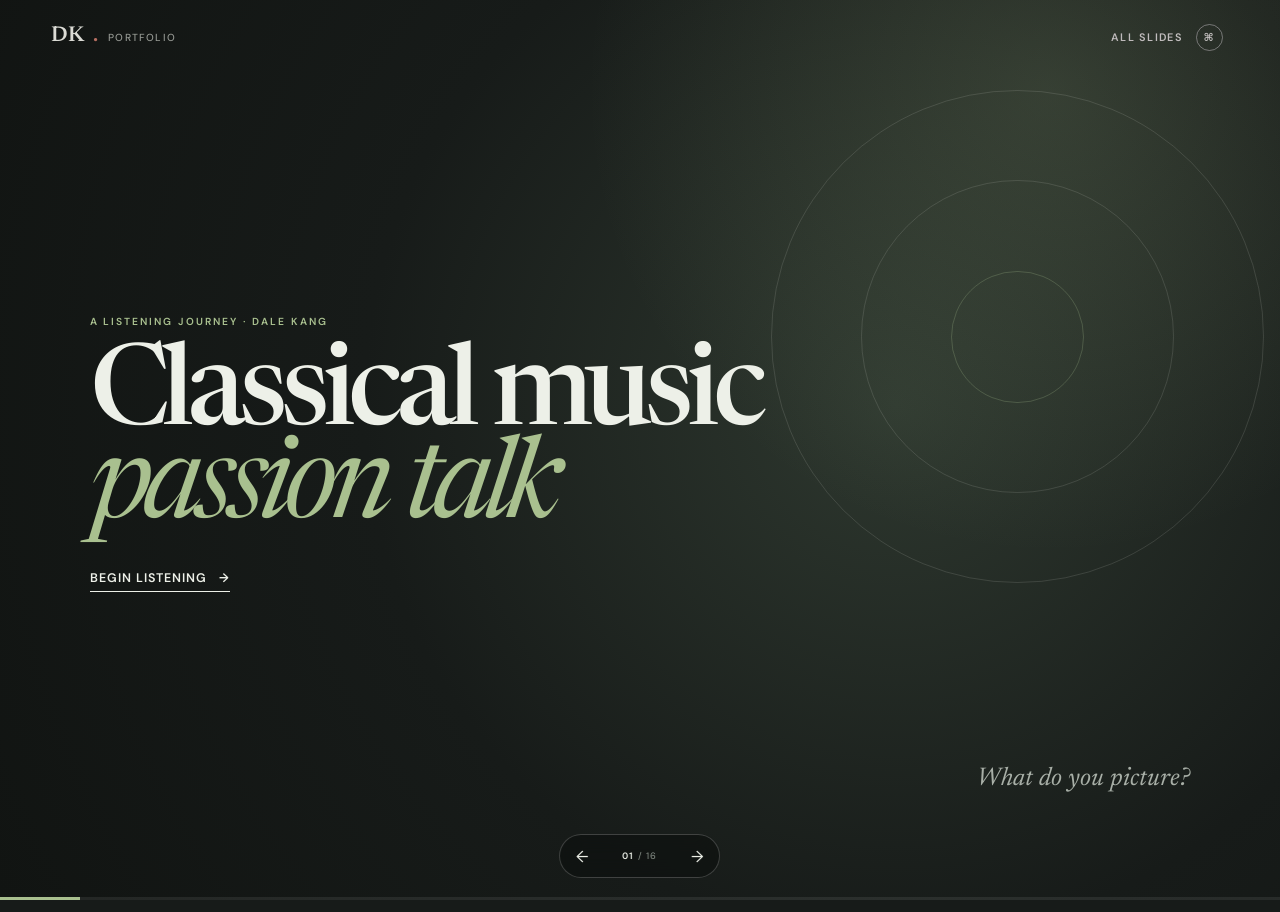
==== classical-music.html @ 11491c49 "classical music presentation" ====
<!doctype html>
<html lang="en">
  <head>
    <meta charset="UTF-8" />
    <meta name="viewport" content="width=device-width, initial-scale=1.0" />
    <meta name="theme-color" content="#171b19" />
    <meta name="description" content="A listening-led journey through classical music, history, and imagination." />
    <title>Classical Music Passion Talk — Dale Kang</title>
    <link rel="preconnect" href="https://fonts.googleapis.com" />
    <link rel="preconnect" href="https://fonts.gstatic.com" crossorigin />
    <link href="https://fonts.googleapis.com/css2?family=DM+Sans:wght@400;500;600&family=Newsreader:opsz,wght@6..72,400;6..72,500;6..72,600&display=swap" rel="stylesheet" />
    <link rel="stylesheet" href="classical-music.css" />
    <script src="classical-music.js" defer></script>
  </head>
  <body>
    <a class="skip-link" href="#slide-1">Skip to presentation</a>
    <header class="deck-header">
      <a class="back-link" href="index.html">DK<span>.</span> <small>Portfolio</small></a>
      <button class="contents-button" type="button" data-overview aria-expanded="false">All slides <span>⌘</span></button>
    </header>

    <main class="deck" aria-live="polite">
      <section class="slide title-slide is-active" id="slide-1" data-label="Overture" aria-hidden="false">
        <div class="ambient-rings" aria-hidden="true"><i></i><i></i><i></i></div>
        <div class="title-lockup">
          <p class="kicker">A listening journey · Dale Kang</p>
          <h1>Classical music<br /><em>passion talk</em></h1>
          <button class="start-button" type="button" data-next>Begin listening <span>→</span></button>
        </div>
        <p class="opening-question">What do you picture?</p>
      </section>

      <section class="slide personal-slide" id="slide-2" data-label="My story" aria-hidden="true">
        <div class="slide-heading">
          <p class="kicker">My connection</p>
          <h2>How I found<br />this music</h2>
        </div>
        <div class="photo-strip" aria-label="Personal photo placeholders">
          <div class="photo-placeholder cello"><span>Cello JPG</span></div>
          <div class="photo-placeholder piano"><span>Piano JPG</span></div>
          <div class="photo-placeholder memory"><span>Music memory JPG</span></div>
        </div>
      </section>

      <section class="slide map-slide" id="slide-3" data-label="The map" aria-hidden="true">
        <p class="kicker">One word · many worlds</p>
        <h2>“Classical” is bigger<br />than the <em>Classical era.</em></h2>
        <ol class="era-map">
          <li><b>01</b><span>Early</span><small>500–1400</small></li>
          <li><b>02</b><span>Renaissance</span><small>1400–1600</small></li>
          <li><b>03</b><span>Baroque</span><small>1600–1750</small></li>
          <li class="focus"><b>04</b><span>Classical</span><small>1750–1820</small></li>
          <li><b>05</b><span>Romantic</span><small>1820–1900</small></li>
          <li><b>06</b><span>Modern</span><small>1880–1950</small></li>
          <li><b>07</b><span>Contemporary</span><small>1950–now</small></li>
        </ol>
      </section>

      <section class="slide era-slide early" id="slide-4" data-label="Early & Medieval" aria-hidden="true">
        <figure class="era-image"><img src="https://i.ytimg.com/vi/Q2JvIyStzNA/maxresdefault.jpg" alt="Medieval singers and manuscript imagery from the selected performance" /></figure>
        <div class="era-copy">
          <p class="kicker">c. 500–1400</p><h2>Early &amp;<br />Medieval</h2>
          <button class="track" data-video="Q2JvIyStzNA" data-start="8" data-end="75" data-title="Pérotin · Viderunt omnes">
            <span class="play">▶</span><span><b>Pérotin</b><i>Viderunt omnes</i></span><small>0:08–1:15</small>
          </button>
          <p class="margin-note">Notre-Dame · Christmas 1198<br />Sound as architecture</p>
        </div>
      </section>

      <section class="slide era-slide renaissance" id="slide-5" data-label="Renaissance" aria-hidden="true">
        <figure class="era-image"><img src="https://i.ytimg.com/vi/Z3FJxDsa-5k/maxresdefault.jpg" alt="Graphical view of the forty vocal lines in Spem in alium" /></figure>
        <div class="era-copy">
          <p class="kicker">c. 1400–1600</p><h2>Renaissance</h2>
          <button class="track" data-video="Z3FJxDsa-5k" data-start="0" data-end="74" data-title="Thomas Tallis · Spem in alium">
            <span class="play">▶</span><span><b>Thomas Tallis</b><i>Spem in alium</i></span><small>0:00–1:14</small>
          </button>
          <p class="margin-note">40 independent voices<br />Sound moves through space</p>
        </div>
      </section>

      <section class="slide program-slide baroque" id="slide-6" data-label="Baroque" aria-hidden="true">
        <div class="program-head"><p class="kicker">1600–1750</p><h2>Baroque</h2><p>Myth · ritual · motion</p></div>
        <div class="program-list">
          <button class="track" data-video="mpnwfe9tbfw" data-start="0" data-end="62" data-title="Monteverdi · Dal mio Permesso amato"><span class="play">▶</span><span><b>Monteverdi</b><i>Dal mio Permesso amato</i></span><small>0:00–1:02</small></button>
          <button class="track" data-video="U5AO5G4VwNA" data-start="7" data-end="70" data-title="Pachelbel · Canon in D"><span class="play">▶</span><span><b>Pachelbel</b><i>Canon in D</i></span><small>0:07–1:10</small></button>
          <button class="track" data-video="ngjEVKxQCWs" data-start="0" data-end="80" data-title="Bach · Chaconne"><span class="play">▶</span><span><b>J. S. Bach</b><i>Chaconne · Partita No. 2</i></span><small>0:00–1:20</small></button>
        </div>
        <aside class="fact-stack"><span>Opera begins</span><span>Wedding fame came later</span><span>One ground · endless change</span></aside>
      </section>

      <section class="slide break-slide vivaldi" id="slide-7" data-label="Listening break" aria-hidden="true">
        <div class="weather-lines" aria-hidden="true"></div>
        <p class="kicker">Listening break</p>
        <h2>Can music<br />paint weather?</h2>
        <p class="prompt-quote">“Trembling, frozen in the icy snow…”</p>
        <button class="watch-button track" data-video="31tkGPvdMjs" data-start="0" data-end="83" data-title="Vivaldi · Winter"><span>Watch “Winter”</span><b>▶</b></button>
        <p class="reveal-note">Sonnet + score · story encoded</p>
      </section>

      <section class="slide program-slide classical" id="slide-8" data-label="Classical" aria-hidden="true">
        <div class="composer-portrait"><img src="https://i.ytimg.com/vi/hdWyYn0E4Ys/maxresdefault.jpg" alt="Orchestra performing Beethoven's Ninth Symphony" /></div>
        <div class="program-head"><p class="kicker">1750–1820 · and beyond</p><h2>Classical</h2><p>Balance breaks open</p></div>
        <div class="program-list">
          <button class="track" data-video="cHlS19g1fkY" data-start="0" data-end="58" data-title="Haydn · Cello Concerto No. 1, III"><span class="play">▶</span><span><b>Joseph Haydn</b><i>Cello Concerto No. 1 · III</i></span><small>0:00–0:58</small></button>
          <button class="track" data-video="WGIdipCoQP8" data-start="0" data-end="70" data-title="Mozart · Piano Concerto No. 23, II"><span class="play">▶</span><span><b>W. A. Mozart</b><i>Piano Concerto No. 23 · II</i></span><small>0:00–1:10</small></button>
          <button class="track" data-video="hdWyYn0E4Ys" data-start="188" data-end="265" data-title="Beethoven · Ode to Joy"><span class="play">▶</span><span><b>L. van Beethoven</b><i>Symphony No. 9 · “Ode to Joy”</i></span><small>3:08–4:25</small></button>
        </div>
        <aside class="fact-stack"><span>Lost · found in 1961</span><span>Soloist as character</span><span>A symphony starts singing</span></aside>
      </section>

      <section class="slide activity-slide amadeus" id="slide-9" data-label="Watch & imagine" aria-hidden="true">
        <div class="activity-half film-half">
          <p class="kicker">Watch</p><h2>Salieri hears<br />Mozart</h2>
          <p class="subtitle">A scene from <em>Amadeus</em></p>
          <button class="watch-button track" data-video="pxgZcMGmkkI" data-start="0" data-end="142" data-title="Amadeus · Salieri describes Mozart"><span>Play scene</span><b>▶</b></button>
        </div>
        <div class="activity-half bach-half">
          <p class="kicker">Then listen</p><h2>Bach<br />Chaconne</h2>
          <button class="watch-button track" data-video="ngjEVKxQCWs" data-start="91" data-end="195" data-title="Bach · Chaconne activity"><span>Play excerpt</span><b>▶</b></button>
          <div class="three-words"><span>Place</span><span>Character</span><span>Change</span></div>
        </div>
      </section>

      <section class="slide program-slide romantic" id="slide-10" data-label="Romantic" aria-hidden="true">
        <div class="program-head"><p class="kicker">1820–1900</p><h2>Romantic</h2><p>Inner lives · enormous sound</p></div>
        <div class="program-list dense">
          <button class="track" data-video="u30LsgDAcKs" data-start="0" data-end="62" data-title="Beethoven · Moonlight Sonata, III"><span class="play">▶</span><span><b>Beethoven</b><i>“Moonlight” Sonata · III</i></span><small>0:00–1:02</small></button>
          <button class="track" data-video="oHiU-u2ddJ4" data-start="0" data-end="56" data-title="Chopin · Étude Op. 10 No. 4"><span class="play">▶</span><span><b>Chopin</b><i>Étude Op. 10 No. 4</i></span><small>0:00–0:56</small></button>
          <button class="track" data-video="BWerj8FcprM" data-start="0" data-end="78" data-title="Tchaikovsky · Piano Concerto No. 1"><span class="play">▶</span><span><b>Tchaikovsky</b><i>Piano Concerto No. 1 · opening</i></span><small>0:00–1:18</small></button>
          <button class="track" data-video="neyLy-xGgoE" data-start="0" data-end="67" data-title="Brahms · Piano Trio No. 1"><span class="play">▶</span><span><b>Brahms</b><i>Piano Trio No. 1 · I</i></span><small>0:00–1:07</small></button>
          <button class="track" data-video="MBOa-2b4uQQ" data-start="0" data-end="66" data-title="Liszt · Liebestraum No. 3"><span class="play">▶</span><span><b>Liszt</b><i>Liebestraum No. 3</i></span><small>0:00–1:06</small></button>
          <button class="track" data-video="1Vkpll0jn0A" data-start="0" data-end="80" data-title="Rachmaninoff · Piano Concerto No. 2, II"><span class="play">▶</span><span><b>Rachmaninoff</b><i>Piano Concerto No. 2 · II</i></span><small>0:00–1:20</small></button>
          <button class="track" data-video="I1Yoyz6_Los" data-start="0" data-end="66" data-title="Grieg · Piano Concerto, I"><span class="play">▶</span><span><b>Grieg</b><i>Piano Concerto · I</i></span><small>0:00–1:06</small></button>
        </div>
        <aside class="fact-stack"><span>Moonlight · a later image</span><span>Rewritten 35 years later</span><span>Recovery after silence</span></aside>
      </section>

      <section class="slide break-slide chopin" id="slide-11" data-label="Your story" aria-hidden="true">
        <p class="kicker">Listening break</p>
        <h2>Who—or what—<br />is moving?</h2>
        <button class="watch-button track" data-video="9MOA-0XvYfw" data-start="0" data-end="91" data-title="Chopin · Étude Op. 10 No. 9"><span>Listen first</span><b>▶</b></button>
        <div class="story-prompts"><span>Direction?</span><span>Weight?</span><span>Destination?</span></div>
      </section>

      <section class="slide program-slide modern" id="slide-12" data-label="Modern" aria-hidden="true">
        <div class="program-head"><p class="kicker">c. 1880–1950</p><h2>Modern</h2><p>Color · fracture · new voices</p></div>
        <div class="program-list dense two-column">
          <button class="track" data-video="JCTQTp1PdnA" data-start="0" data-end="64" data-title="Debussy · Arabesque No. 1"><span class="play">▶</span><span><b>Debussy</b><i>Arabesque No. 1</i></span><small>0:00–1:04</small></button>
          <button class="track" data-video="_JiKI-SK3t0" data-start="0" data-end="70" data-title="Ravel · Pavane"><span class="play">▶</span><span><b>Ravel</b><i>Pavane for a Dead Princess</i></span><small>0:00–1:10</small></button>
          <button class="track" data-video="cAnxgU_45H4" data-start="8" data-end="76" data-title="Barber · Violin Concerto"><span class="play">▶</span><span><b>Barber</b><i>Violin Concerto · I</i></span><small>0:08–1:16</small></button>
          <button class="track" data-video="Xs4BIMf8lHk" data-start="0" data-end="68" data-title="Sibelius · Violin Concerto, III"><span class="play">▶</span><span><b>Sibelius</b><i>Violin Concerto · III</i></span><small>0:00–1:08</small></button>
          <button class="track" data-video="re2gQXy9C-M" data-start="0" data-end="70" data-title="Shostakovich · Symphony No. 5, IV"><span class="play">▶</span><span><b>Shostakovich</b><i>Symphony No. 5 · IV</i></span><small>0:00–1:10</small></button>
          <button class="track" data-video="cH2PH0auTUU" data-start="0" data-end="62" data-title="Gershwin · Rhapsody in Blue"><span class="play">▶</span><span><b>Gershwin</b><i>Rhapsody in Blue</i></span><small>0:00–1:02</small></button>
          <button class="track" data-video="iy8D1gNoZFc" data-start="0" data-end="72" data-title="Copland · Corral Nocturne"><span class="play">▶</span><span><b>Copland</b><i>Corral Nocturne · Rodeo</i></span><small>0:00–1:12</small></button>
        </div>
        <aside class="fact-stack"><span>Title invents a princess</span><span>Triumph—or pressure?</span><span>Jazz enters the hall</span></aside>
      </section>

      <section class="slide voice-slide" id="slide-13" data-label="A human voice" aria-hidden="true">
        <div class="voice-copy">
          <p class="kicker">Listening break</p><h2>One voice.<br />Only strings.</h2>
          <button class="watch-button track" data-video="WAoLJ8GbA4Y" data-start="0" data-end="155" data-title="Barber · Adagio for Strings"><span>Hear the voice</span><b>▶</b></button>
        </div>
        <div class="voice-phrases" aria-label="Ways notes can imitate a voice">
          <span><b>↗</b> reaching</span><span><b>···</b> insisting</span><span><b>—</b> one breath</span>
          <span><b>◢</b> pressure</span><span><b>∅</b> voice breaks</span><span><b>↘</b> release</span>
        </div>
      </section>

      <section class="slide program-slide contemporary" id="slide-14" data-label="Contemporary" aria-hidden="true">
        <div class="program-head"><p class="kicker">1950–present</p><h2>Contemporary</h2><p>Story becomes visible</p></div>
        <div class="program-list">
          <button class="track" data-video="yB-c85V8Zsg" data-start="0" data-end="78" data-title="John Williams · Harry's Wondrous World"><span class="play">▶</span><span><b>John Williams</b><i>Harry’s Wondrous World</i></span><small>0:00–1:18</small></button>
          <button class="track" data-video="4JZ-o3iAJv4" data-start="0" data-end="88" data-title="Ludwig Göransson · Can You Hear the Music?"><span class="play">▶</span><span><b>Ludwig Göransson</b><i>Can You Hear the Music?</i></span><small>0:00–1:28</small></button>
        </div>
        <aside class="fact-stack"><span>Theme builds a world</span><span>21 tempo changes</span><span>Beauty ↔ instability</span></aside>
      </section>

      <section class="slide interstellar-slide" id="slide-15" data-label="Interstellar" aria-hidden="true">
        <div class="starfield" aria-hidden="true"></div>
        <p class="kicker">Final listening break</p>
        <h2>How large<br />is this story?</h2>
        <button class="watch-button track" data-video="YF1eYbfbH5k" data-start="243" data-end="350" data-title="Hans Zimmer · Cornfield Chase"><span>Listen before the reveal</span><b>▶</b></button>
        <div class="interstellar-prompts"><span>Scale</span><span>Setting</span><span>Relationship</span><span>Time</span></div>
        <div class="film-reveal"><b>One page:</b> parent + child <i>→</i> pipe organ <i>→</i> cosmos</div>
      </section>

      <section class="slide closing-slide" id="slide-16" data-label="Coda" aria-hidden="true">
        <div class="closing-collage" aria-hidden="true">
          <img src="https://i.ytimg.com/vi/Q2JvIyStzNA/hqdefault.jpg" alt="" />
          <img src="https://i.ytimg.com/vi/Z3FJxDsa-5k/hqdefault.jpg" alt="" />
          <img src="https://i.ytimg.com/vi/WGIdipCoQP8/hqdefault.jpg" alt="" />
          <img src="https://i.ytimg.com/vi/u30LsgDAcKs/hqdefault.jpg" alt="" />
          <img src="https://i.ytimg.com/vi/_JiKI-SK3t0/hqdefault.jpg" alt="" />
          <img src="https://i.ytimg.com/vi/4JZ-o3iAJv4/hqdefault.jpg" alt="" />
        </div>
        <div class="closing-copy"><p class="kicker">Coda</p><h2>What did<br />you see?</h2><p>Which sound made the clearest picture?</p></div>
      </section>
    </main>

    <div class="deck-controls" aria-label="Slide navigation">
      <button type="button" data-prev aria-label="Previous slide">←</button>
      <span><b data-current>01</b> / <span data-total>16</span></span>
      <button type="button" data-next aria-label="Next slide">→</button>
    </div>
    <div class="progress" aria-hidden="true"><span data-progress></span></div>

    <dialog class="media-dialog" data-media>
      <div class="media-top"><p data-media-title>Now listening</p><button type="button" data-close-media>Close <span>×</span></button></div>
      <div class="video-frame"><iframe data-player title="YouTube player" allow="autoplay; encrypted-media; picture-in-picture" allowfullscreen></iframe></div>
      <div class="media-bottom"><span>Esc returns to the slide</span><a data-youtube target="_blank" rel="noreferrer">Open on YouTube ↗</a></div>
    </dialog>

    <dialog class="overview" data-overview-dialog>
      <div class="overview-head"><p>Choose a movement</p><button type="button" data-close-overview>Close ×</button></div>
      <nav class="overview-grid" aria-label="Presentation slides"></nav>
    </dialog>
  </body>
</html>
---- classical-music.css ----
:root {
  --ink: #edf0e8;
  --muted: #a8afa7;
  --night: #171b19;
  --night-2: #202622;
  --sage: #a9c08f;
  --amber: #dfa85c;
  --rose: #c98576;
  --blue: #7ea3b2;
  --plum: #9a819f;
  --serif: "Newsreader", Georgia, serif;
  --sans: "DM Sans", system-ui, sans-serif;
}

* { box-sizing: border-box; }
html, body { width: 100%; height: 100%; overflow: hidden; }
body { margin: 0; color: var(--ink); background: var(--night); font-family: var(--sans); -webkit-font-smoothing: antialiased; }
button, a { color: inherit; font: inherit; }
button { cursor: pointer; }
.skip-link { position: fixed; top: -100px; left: 1rem; z-index: 100; padding: .65rem 1rem; color: #162018; background: #fff; }
.skip-link:focus { top: 1rem; }

.deck-header { position: fixed; inset: 0 0 auto; z-index: 30; height: 74px; padding: 0 clamp(22px, 4vw, 64px); display: flex; align-items: center; justify-content: space-between; mix-blend-mode: difference; }
.back-link { display: flex; align-items: baseline; gap: .65rem; font: 600 1.35rem/1 var(--serif); letter-spacing: -.03em; text-decoration: none; }
.back-link span { color: var(--rose); }.back-link small { color: var(--muted); font: 500 .64rem/1 var(--sans); letter-spacing: .12em; text-transform: uppercase; }
.contents-button { display: flex; align-items: center; gap: .8rem; border: 0; color: var(--ink); background: none; font-size: .68rem; font-weight: 600; letter-spacing: .12em; text-transform: uppercase; }
.contents-button span { width: 27px; height: 27px; display: grid; place-items: center; border: 1px solid rgba(255,255,255,.45); border-radius: 50%; }

.deck { position: relative; width: 100%; height: 100%; }
.slide { --accent: var(--sage); position: absolute; inset: 0; padding: clamp(88px, 9vh, 120px) clamp(26px, 7vw, 112px) clamp(78px, 9vh, 106px); overflow: hidden; display: grid; opacity: 0; visibility: hidden; transform: translateY(14px) scale(.995); transition: opacity .48s ease, transform .48s ease, visibility .48s; background: var(--night); }
.slide.is-active { opacity: 1; visibility: visible; transform: none; z-index: 2; }
.slide::after { content: ""; position: absolute; inset: 0; z-index: -1; pointer-events: none; background: radial-gradient(circle at 82% 10%, color-mix(in srgb, var(--accent) 17%, transparent), transparent 35%); }
.kicker { margin: 0; color: var(--accent); font-size: clamp(.61rem, .8vw, .76rem); font-weight: 600; letter-spacing: .19em; text-transform: uppercase; }
h1, h2 { margin: 0; font: 500 clamp(4rem, 8.8vw, 9.4rem)/.83 var(--serif); letter-spacing: -.064em; }
h1 em, h2 em { color: var(--accent); font-weight: 400; }

.title-slide { align-items: center; background: radial-gradient(circle at 70% 45%, #2e382f 0, #171b19 52%, #111412 100%); }
.title-lockup { z-index: 2; }.title-lockup .kicker { margin-bottom: 1.4rem; }.title-slide h1 { max-width: 1050px; }
.start-button { margin-top: 2rem; padding: 0 0 .3rem; border: 0; border-bottom: 1px solid currentColor; background: none; font-size: .78rem; font-weight: 600; letter-spacing: .08em; text-transform: uppercase; }
.start-button span { display: inline-block; margin-left: .5rem; transition: transform .2s; }.start-button:hover span { transform: translateX(5px); }
.opening-question { position: absolute; right: 7vw; bottom: 12vh; margin: 0; color: var(--muted); font: italic 400 clamp(1rem, 2vw, 1.6rem) var(--serif); }
.ambient-rings { position: absolute; right: -3vw; top: 4vh; width: min(47vw, 680px); aspect-ratio: 1; animation: drift 16s ease-in-out infinite; }
.ambient-rings i { position: absolute; inset: 9%; border: 1px solid rgba(237,240,232,.13); border-radius: 50%; }.ambient-rings i:nth-child(2) { inset: 24%; }.ambient-rings i:nth-child(3) { inset: 39%; border-color: rgba(169,192,143,.25); }

.personal-slide { grid-template-columns: .7fr 1.3fr; gap: 5vw; align-items: center; --accent: var(--rose); background: #211c1b; }
.personal-slide h2 { margin-top: 1rem; font-size: clamp(4rem, 7vw, 7.2rem); }.photo-strip { height: min(70vh, 660px); display: grid; grid-template-columns: 1fr 1fr; gap: 14px; transform: rotate(1deg); }
.photo-placeholder { position: relative; overflow: hidden; display: grid; place-items: center; min-height: 180px; border: 1px dashed rgba(255,255,255,.28); background: linear-gradient(135deg, rgba(201,133,118,.2), rgba(255,255,255,.04)); }
.photo-placeholder::before { content: ""; width: 34%; aspect-ratio: .65; border-radius: 48% 48% 40% 40%; background: rgba(255,255,255,.08); box-shadow: 0 10vh 0 4vh rgba(255,255,255,.05); }
.photo-placeholder span { position: absolute; inset: auto auto 1rem 1rem; color: #d0c0bb; font-size: .65rem; letter-spacing: .13em; text-transform: uppercase; }.photo-placeholder:first-child { grid-row: 1 / 3; }.photo-placeholder:nth-child(2) { transform: rotate(-2deg); }.photo-placeholder:nth-child(3) { transform: rotate(2deg); }

.map-slide { align-content: center; --accent: var(--amber); background: #1e211c; }.map-slide h2 { max-width: 1000px; font-size: clamp(3.6rem, 7.2vw, 7.5rem); }.map-slide .kicker { margin-bottom: 1.2rem; }
.era-map { list-style: none; margin: clamp(2rem, 6vh, 5rem) 0 0; padding: 0; display: grid; grid-template-columns: repeat(7, 1fr); border-top: 1px solid rgba(255,255,255,.24); }
.era-map li { position: relative; padding: 1.2rem .8rem 0 0; }.era-map li::before { content: ""; position: absolute; top: -5px; left: 0; width: 9px; height: 9px; border-radius: 50%; background: #5b625c; }.era-map .focus::before { background: var(--amber); box-shadow: 0 0 0 7px rgba(223,168,92,.13); }
.era-map b, .era-map span, .era-map small { display: block; }.era-map b { color: #747d76; font-size: .58rem; }.era-map span { margin-top: .35rem; font: 500 clamp(.9rem, 1.45vw, 1.3rem) var(--serif); }.era-map small { color: var(--muted); font-size: .58rem; }

.era-slide { grid-template-columns: 1.08fr .92fr; padding: 0; --accent: #d6ba7c; }.era-image { position: relative; margin: 0; min-height: 100vh; overflow: hidden; }.era-image::after { content:""; position:absolute; inset:0; background:linear-gradient(90deg, transparent 55%, rgba(23,27,25,.92)); }.era-image img { width: 100%; height: 100%; object-fit: cover; filter: sepia(.35) saturate(.7) contrast(.95); transform: scale(1.03); animation: slowZoom 16s ease-in-out infinite alternate; }
.era-copy { align-self: center; padding: 7vh 7vw 7vh 2vw; }.era-copy h2 { margin: .9rem 0 3rem; font-size: clamp(4.4rem, 7.7vw, 8.2rem); }.renaissance { --accent: #b7a0bc; background: #1d191f; }.renaissance .era-image img { filter: saturate(.55) hue-rotate(15deg) brightness(.7); }
.margin-note { margin: 2.2rem 0 0; padding-left: 1rem; border-left: 2px solid var(--accent); color: var(--muted); font: italic 400 clamp(.9rem, 1.25vw, 1.1rem)/1.55 var(--serif); }

.track { width: 100%; min-width: 0; display: grid; grid-template-columns: 38px minmax(0, 1fr) auto; align-items: center; gap: .8rem; padding: .75rem 0; border: 0; border-top: 1px solid rgba(255,255,255,.16); text-align: left; background: transparent; transition: color .2s, padding .2s, opacity .2s; }
.track:last-child { border-bottom: 1px solid rgba(255,255,255,.16); }.track:hover, .track:focus-visible { padding-left: .55rem; color: var(--accent); outline: none; }.track .play { width: 31px; height: 31px; display: grid; place-items: center; border: 1px solid currentColor; border-radius: 50%; font-size: .55rem; }.track b, .track i { display: block; }.track b { font: 500 clamp(1rem, 1.6vw, 1.45rem)/1.1 var(--serif); }.track i { margin-top: .18rem; color: var(--muted); font-size: clamp(.63rem, .75vw, .76rem); font-style: normal; }.track small { color: var(--muted); font-size: .57rem; letter-spacing: .05em; }

.program-slide { grid-template-columns: .58fr 1.1fr .42fr; align-items: center; gap: clamp(1.3rem, 4vw, 4rem); }.program-head h2 { margin: .8rem 0 1.3rem; font-size: clamp(4.2rem, 8vw, 8.7rem); }.program-head > p:last-child { max-width: 180px; margin: 0; color: var(--muted); font: italic 400 1.05rem var(--serif); }
.program-list { min-width: 0; }.program-list.dense .track { padding-top: .48rem; padding-bottom: .48rem; }.program-list.dense .track b { font-size: clamp(.92rem, 1.3vw, 1.2rem); }.fact-stack { display: flex; flex-direction: column; align-items: flex-start; gap: 1rem; }.fact-stack span { padding: .45rem .68rem; border-left: 2px solid var(--accent); color: #c4cbc4; font-size: clamp(.58rem, .7vw, .7rem); line-height: 1.35; }
.baroque { --accent: #d5a75e; background: #231c16; }.classical { --accent: #9eb98b; background: #192019; }.romantic { --accent: #ca7c72; background: #23191b; }.modern { --accent: #7fa7b5; background: #141d20; }.contemporary { --accent: #d6b260; background: #1c1a17; }
.composer-portrait { position: absolute; inset: 0 auto 0 0; width: 36%; opacity: .17; overflow: hidden; }.composer-portrait::after { content:""; position:absolute; inset:0; background:linear-gradient(90deg, transparent, #192019); }.composer-portrait img { width:100%; height:100%; object-fit:cover; filter:grayscale(1); }

.break-slide { align-content: center; justify-items: start; }.break-slide h2 { max-width: 980px; margin: 1.2rem 0; font-size: clamp(4.2rem, 9vw, 9.2rem); }.vivaldi { --accent: #9ec4cf; background: linear-gradient(135deg,#172126,#1a1d1f); }.prompt-quote { max-width: 560px; margin: 1rem 0 2rem; color: #c6d4d7; font: italic 400 clamp(1.1rem, 2.1vw, 1.75rem) var(--serif); }
.watch-button { width: auto; display: inline-flex; grid-template-columns: none; gap: 2rem; justify-content: space-between; padding: .8rem 1rem; border: 1px solid rgba(255,255,255,.45); border-radius: 99px; background: rgba(255,255,255,.04); font-size: .7rem; font-weight: 600; letter-spacing: .08em; text-transform: uppercase; }.watch-button:hover, .watch-button:focus-visible { padding-left: 1.25rem; padding-right: 1.25rem; }.watch-button:last-child { border-bottom: 1px solid rgba(255,255,255,.45); }
.reveal-note { margin: 2rem 0 0; color: var(--muted); font-size: .67rem; letter-spacing: .13em; text-transform: uppercase; }.weather-lines { position:absolute; right:-8vw; top:10vh; width:55vw; height:75vh; opacity:.22; background:repeating-linear-gradient(115deg,transparent 0 21px,#a9d5df 22px 23px,transparent 24px 42px); transform:skewX(-10deg); animation: rain 8s linear infinite; }

.activity-slide { padding: 0; grid-template-columns: 1fr 1fr; }.activity-half { padding: 14vh 7vw 10vh; display:flex; flex-direction:column; justify-content:center; }.activity-half h2 { margin: 1rem 0; font-size: clamp(3.8rem, 6.6vw, 7rem); }.film-half { --accent:#d7ae67; background:linear-gradient(rgba(23,20,17,.72),rgba(23,20,17,.95)),url("https://i.ytimg.com/vi/pxgZcMGmkkI/maxresdefault.jpg") center/cover; }.bach-half { --accent:#a0b893; background:#1b211c; }.subtitle { margin: 0 0 1.7rem; color:#bcb8ae; font:italic 400 1rem var(--serif); }.three-words { margin-top: 2.5rem; display:flex; gap:1rem; flex-wrap:wrap; }.three-words span { padding:.45rem .75rem; border-bottom:1px solid var(--sage); font:500 1.15rem var(--serif); }
.chopin { --accent:#d78b82; background:linear-gradient(110deg,#26191c,#181719); }.story-prompts { position:absolute; right:7vw; bottom:13vh; display:flex; gap:2rem; color:#c9bab9; font:italic 400 clamp(1rem,1.8vw,1.45rem) var(--serif); }

.voice-slide { --accent:#d5aa78; grid-template-columns:.8fr 1.2fr; gap:8vw; align-items:center; background:linear-gradient(120deg,#1b1715,#1c2220); }.voice-copy h2 { margin:1rem 0 2rem; font-size:clamp(4rem,7.3vw,7.6rem); }.voice-phrases { display:grid; grid-template-columns:1fr 1fr; gap:clamp(1.2rem,4vh,2.8rem) 3vw; }.voice-phrases span { display:flex; align-items:center; gap:1rem; color:#c7c9c2; font:400 clamp(1rem,1.8vw,1.55rem) var(--serif); }.voice-phrases b { width:55px; color:var(--accent); font:400 clamp(1.8rem,3vw,3rem) var(--serif); }

.interstellar-slide { --accent:#e1bd72; align-content:center; background:radial-gradient(circle at 78% 42%,#2a3433 0,#161a19 35%,#090b0b 80%); }.interstellar-slide h2 { margin:1rem 0 2rem; font-size:clamp(4.5rem,9vw,9.5rem); }.interstellar-prompts { margin-top:2.5rem; display:flex; gap:2rem; color:#aeb8b4; font-size:.65rem; letter-spacing:.15em; text-transform:uppercase; }.film-reveal { position:absolute; right:7vw; bottom:13vh; max-width:420px; padding-top:1rem; border-top:1px solid rgba(255,255,255,.24); color:#b6bcb8; font:400 clamp(.85rem,1.25vw,1.05rem) var(--serif); }.film-reveal b{color:var(--ink);}.film-reveal i{padding:0 .5rem;color:var(--accent);font-style:normal;}.starfield{position:absolute;inset:0;opacity:.34;background-image:radial-gradient(circle,#fff 0 1px,transparent 1.4px),radial-gradient(circle,#e6c778 0 1px,transparent 1.3px);background-size:83px 83px,127px 127px;background-position:0 0,31px 44px;animation:stars 24s linear infinite;}

.closing-slide { --accent:#d8b46e; place-items:center; background:#121513; }.closing-collage { position:absolute; inset:8vh 5vw 10vh; display:grid; grid-template-columns:repeat(3,1fr); grid-template-rows:1fr 1fr; gap:10px; opacity:.29; transform:rotate(-1deg) scale(1.04); }.closing-collage img{width:100%;height:100%;object-fit:cover;filter:grayscale(.6) saturate(.65);}.closing-copy{z-index:2;text-align:center;text-shadow:0 3px 24px #0b0d0c;}.closing-copy h2{margin:1rem 0;font-size:clamp(5rem,10vw,10.5rem);}.closing-copy>p:last-child{color:#d3d6cf;font:italic 400 clamp(1rem,2vw,1.5rem) var(--serif);}

.deck-controls { position:fixed; z-index:30; left:50%; bottom:22px; transform:translateX(-50%); display:flex; align-items:center; gap:.8rem; padding:.34rem .45rem; border:1px solid rgba(255,255,255,.2); border-radius:99px; background:rgba(13,16,14,.6); backdrop-filter:blur(12px); }.deck-controls button{width:31px;height:31px;border:0;border-radius:50%;background:transparent;}.deck-controls button:hover{background:rgba(255,255,255,.12);}.deck-controls>span{min-width:58px;text-align:center;color:#8f9790;font-size:.58rem;letter-spacing:.08em;}.deck-controls b{color:var(--ink);font-weight:600;}.progress{position:fixed;z-index:30;left:0;bottom:0;width:100%;height:3px;background:rgba(255,255,255,.08);}.progress span{display:block;width:6.25%;height:100%;background:var(--sage);transition:width .35s ease;}

dialog { color:var(--ink); }.media-dialog,.overview{width:100%;max-width:none;height:100%;max-height:none;margin:0;padding:0;border:0;background:rgba(10,12,11,.96);}.media-dialog::backdrop,.overview::backdrop{background:#080908;}.media-dialog[open]{display:grid;grid-template-rows:auto 1fr auto;}.media-top,.media-bottom{padding:1rem clamp(20px,4vw,58px);display:flex;align-items:center;justify-content:space-between;}.media-top p{margin:0;font:500 clamp(1rem,2vw,1.4rem) var(--serif);}.media-top button,.overview-head button{border:0;background:none;font-size:.68rem;text-transform:uppercase;letter-spacing:.12em;}.media-top button span{font-size:1.2rem;margin-left:.5rem;}.video-frame{width:min(1120px,92vw);aspect-ratio:16/9;align-self:center;justify-self:center;background:#000;box-shadow:0 22px 80px rgba(0,0,0,.45);}.video-frame iframe{width:100%;height:100%;border:0;}.media-bottom{color:var(--muted);font-size:.65rem;}.media-bottom a{color:var(--ink);text-underline-offset:4px;}
.overview[open]{display:block;padding:clamp(26px,5vw,70px);overflow:auto;}.overview-head{display:flex;justify-content:space-between;align-items:center;margin-bottom:2rem;padding-bottom:1rem;border-bottom:1px solid rgba(255,255,255,.2);}.overview-head p{margin:0;font:500 clamp(2rem,4vw,4rem) var(--serif);}.overview-grid{display:grid;grid-template-columns:repeat(4,1fr);gap:1px;background:rgba(255,255,255,.14);}.overview-grid button{min-height:130px;padding:1.3rem;border:0;text-align:left;background:#171b19;transition:background .2s;}.overview-grid button:hover{background:#252c27;}.overview-grid b,.overview-grid span{display:block;}.overview-grid b{color:var(--sage);font-size:.6rem;letter-spacing:.1em;}.overview-grid span{margin-top:1rem;font:500 clamp(1rem,1.7vw,1.45rem) var(--serif);}

@keyframes drift{50%{transform:translate(-2vw,2vh) rotate(7deg)}}@keyframes slowZoom{to{transform:scale(1.1)}}@keyframes rain{to{background-position:0 84px}}@keyframes stars{to{background-position:83px 83px,158px 171px}}

@media (max-width:900px){
  .program-slide{grid-template-columns:.65fr 1.35fr;align-items:center}.program-head{align-self:start;margin-top:7vh}.fact-stack{position:absolute;right:4vw;bottom:9vh;flex-direction:row;}.program-list{grid-column:2;grid-row:1}.program-list.two-column{display:block}.composer-portrait{display:none}.era-slide{grid-template-columns:1fr}.era-image{position:absolute;inset:0;opacity:.28}.era-image::after{background:rgba(23,27,25,.55)}.era-copy{z-index:2;padding:14vh 8vw}.personal-slide{grid-template-columns:1fr}.personal-slide .slide-heading{position:absolute;z-index:2;left:7vw;top:13vh;text-shadow:0 3px 15px #181716}.photo-strip{margin-left:28vw;opacity:.55}.activity-slide{grid-template-columns:1fr 1fr}.voice-slide{gap:4vw}.overview-grid{grid-template-columns:repeat(3,1fr)}
}
@media (max-width:680px){
  .deck-header{height:60px}.back-link small{display:none}.slide{padding:80px 20px 70px}.slide h1,.slide h2{line-height:.9}.opening-question{right:20px}.personal-slide{padding:0}.personal-slide .slide-heading{left:20px}.photo-strip{height:72vh;margin:18vh 14px 0;grid-template-columns:1fr 1fr}.era-map{grid-template-columns:1fr 1fr}.era-map li{padding:.65rem 0}.map-slide{overflow:auto;align-content:start}.program-slide{display:block;overflow:auto;padding-top:82px}.program-head{margin:0 0 1.4rem}.program-head h2{font-size:3.9rem}.program-head>p:last-child{display:none}.program-list{padding-bottom:6rem}.track{grid-template-columns:33px minmax(0,1fr) auto}.fact-stack{display:none}.activity-slide{display:block;overflow:auto;padding:0}.activity-half{min-height:100vh;padding:90px 24px 80px}.voice-slide{display:block;overflow:auto}.voice-copy h2{font-size:4.2rem}.voice-phrases{margin-top:3rem}.story-prompts,.film-reveal{position:static;margin-top:2rem;flex-wrap:wrap}.interstellar-prompts{gap:1rem;flex-wrap:wrap}.overview-grid{grid-template-columns:1fr 1fr}.media-bottom span{display:none}.video-frame{width:100vw}.closing-collage{grid-template-columns:1fr 1fr}.closing-collage img:nth-child(n+5){display:none}
}
@media (prefers-reduced-motion:reduce){*,*::before,*::after{animation-duration:.01ms!important;animation-iteration-count:1!important;transition-duration:.01ms!important}}
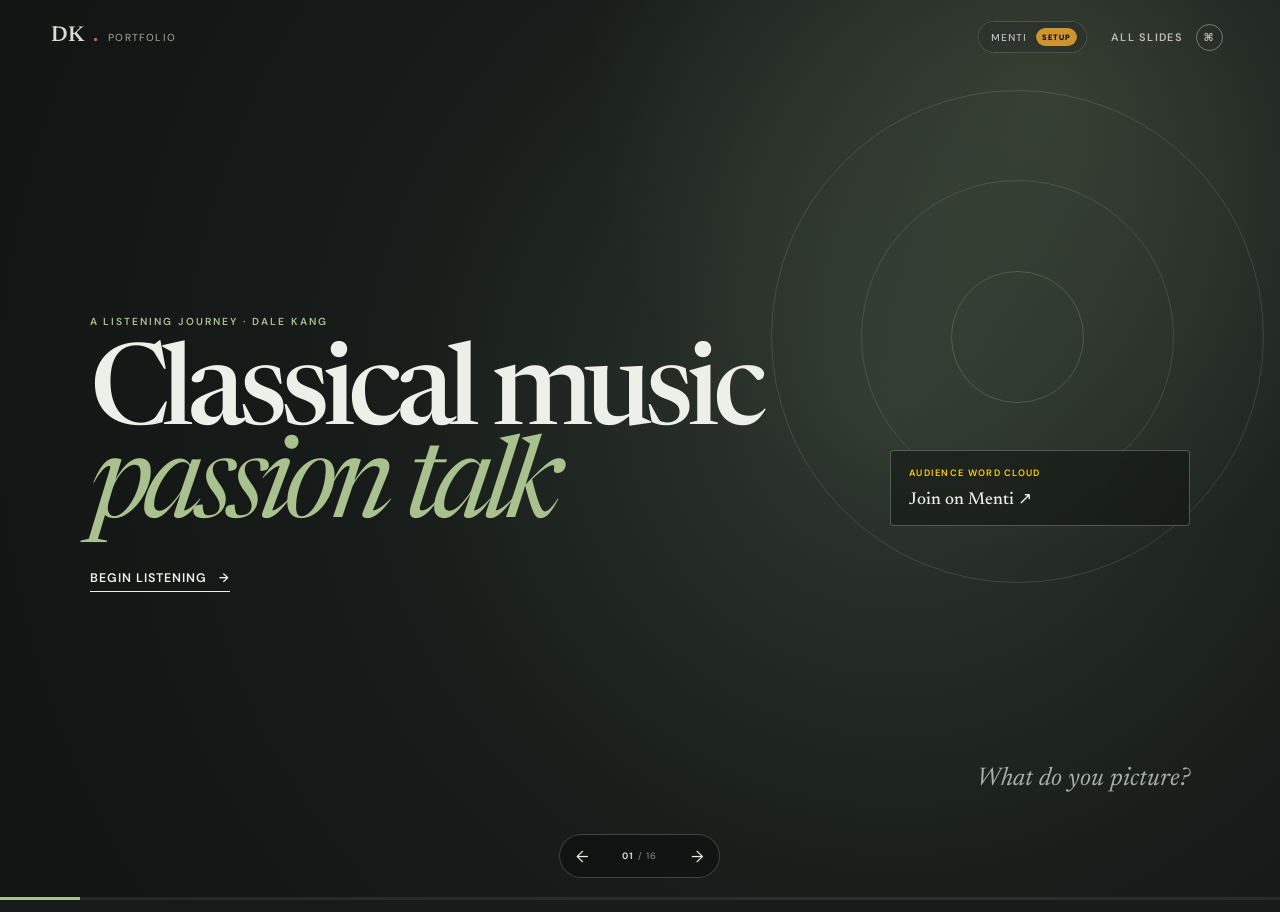
==== commit bca28d8f: "more changes" ====
--- a/classical-music.html
+++ b/classical-music.html
@@ -16,7 +16,10 @@
     <a class="skip-link" href="#slide-1">Skip to presentation</a>
     <header class="deck-header">
       <a class="back-link" href="index.html">DK<span>.</span> <small>Portfolio</small></a>
-      <button class="contents-button" type="button" data-overview aria-expanded="false">All slides <span>⌘</span></button>
+      <div class="header-actions">
+        <button class="menti-button" type="button" data-open-menti data-menti-question="Join the live conversation" data-menti-type="Audience participation">Menti <span data-menti-status>setup</span></button>
+        <button class="contents-button" type="button" data-overview aria-expanded="false">All slides <span>⌘</span></button>
+      </div>
     </header>
 
     <main class="deck" aria-live="polite">
@@ -28,6 +31,9 @@
           <button class="start-button" type="button" data-next>Begin listening <span>→</span></button>
         </div>
         <p class="opening-question">What do you picture?</p>
+        <button class="menti-cue" type="button" data-open-menti data-menti-type="Word cloud" data-menti-question="In one word, what comes to mind when you hear ‘classical music’?">
+          <span>Audience word cloud</span><b>Join on Menti ↗</b>
+        </button>
       </section>
 
       <section class="slide personal-slide" id="slide-2" data-label="My story" aria-hidden="true">
@@ -95,6 +101,9 @@
         <p class="prompt-quote">“Trembling, frozen in the icy snow…”</p>
         <button class="watch-button track" data-video="31tkGPvdMjs" data-start="0" data-end="83" data-title="Vivaldi · Winter"><span>Watch “Winter”</span><b>▶</b></button>
         <p class="reveal-note">Sonnet + score · story encoded</p>
+        <button class="menti-cue" type="button" data-open-menti data-menti-type="Multiple choice" data-menti-question="Before the reveal: which season does this music sound like?">
+          <span>Live audience guess</span><b>Vote on Menti ↗</b>
+        </button>
       </section>
 
       <section class="slide program-slide classical" id="slide-8" data-label="Classical" aria-hidden="true">
@@ -118,6 +127,9 @@
           <p class="kicker">Then listen</p><h2>Bach<br />Chaconne</h2>
           <button class="watch-button track" data-video="ngjEVKxQCWs" data-start="91" data-end="195" data-title="Bach · Chaconne activity"><span>Play excerpt</span><b>▶</b></button>
           <div class="three-words"><span>Place</span><span>Character</span><span>Change</span></div>
+          <button class="menti-cue inline" type="button" data-open-menti data-menti-type="Open response" data-menti-question="Give this music a place, a character, and a change.">
+            <span>Share your three words</span><b>Respond ↗</b>
+          </button>
         </div>
       </section>
 
@@ -140,6 +152,9 @@
         <h2>Who—or what—<br />is moving?</h2>
         <button class="watch-button track" data-video="9MOA-0XvYfw" data-start="0" data-end="91" data-title="Chopin · Étude Op. 10 No. 9"><span>Listen first</span><b>▶</b></button>
         <div class="story-prompts"><span>Direction?</span><span>Weight?</span><span>Destination?</span></div>
+        <button class="menti-cue" type="button" data-open-menti data-menti-type="Open response" data-menti-question="Who—or what—is moving? Describe the story in one sentence.">
+          <span>Build the story together</span><b>Respond on Menti ↗</b>
+        </button>
       </section>
 
       <section class="slide program-slide modern" id="slide-12" data-label="Modern" aria-hidden="true">
@@ -179,7 +194,7 @@
       <section class="slide interstellar-slide" id="slide-15" data-label="Interstellar" aria-hidden="true">
         <div class="starfield" aria-hidden="true"></div>
         <p class="kicker">Final listening break</p>
-        <h2>How large<br />is this story?</h2>
+        <h2>Interstellar</h2>
         <button class="watch-button track" data-video="YF1eYbfbH5k" data-start="243" data-end="350" data-title="Hans Zimmer · Cornfield Chase"><span>Listen before the reveal</span><b>▶</b></button>
         <div class="interstellar-prompts"><span>Scale</span><span>Setting</span><span>Relationship</span><span>Time</span></div>
         <div class="film-reveal"><b>One page:</b> parent + child <i>→</i> pipe organ <i>→</i> cosmos</div>
@@ -194,7 +209,11 @@
           <img src="https://i.ytimg.com/vi/_JiKI-SK3t0/hqdefault.jpg" alt="" />
           <img src="https://i.ytimg.com/vi/4JZ-o3iAJv4/hqdefault.jpg" alt="" />
         </div>
-        <div class="closing-copy"><p class="kicker">Coda</p><h2>What did<br />you see?</h2><p>Which sound made the clearest picture?</p></div>
+        <div class="closing-copy"><p class="kicker">Coda</p><h2>What did<br />you see?</h2><p>Which sound made the clearest picture?</p>
+          <button class="menti-cue inline" type="button" data-open-menti data-menti-type="Final reflection" data-menti-question="Which sound made the clearest picture—and what did you see?">
+            <span>Final audience reflection</span><b>Share on Menti ↗</b>
+          </button>
+        </div>
       </section>
     </main>
 
@@ -215,5 +234,37 @@
       <div class="overview-head"><p>Choose a movement</p><button type="button" data-close-overview>Close ×</button></div>
       <nav class="overview-grid" aria-label="Presentation slides"></nav>
     </dialog>
+
+    <dialog class="menti-dialog" data-menti-dialog>
+      <div class="menti-shell">
+        <div class="menti-top">
+          <p>Live with Mentimeter</p>
+          <button type="button" data-close-menti>Close <span>×</span></button>
+        </div>
+        <div class="menti-stage" data-menti-stage>
+          <div class="menti-mark" aria-hidden="true">M</div>
+          <p class="kicker" data-menti-type>Audience participation</p>
+          <h2 data-menti-question>Join the live conversation</h2>
+          <div class="menti-join">
+            <div><span>Go to</span><a href="https://www.menti.com" target="_blank" rel="noreferrer" data-menti-join>menti.com</a></div>
+            <div><span>Use code</span><button type="button" class="menti-code" data-copy-menti-code>Set join code</button></div>
+          </div>
+          <p class="menti-help" data-menti-help>Presenter: add the participation link and code once, then every Menti cue in the talk will use them.</p>
+          <div class="menti-actions">
+            <a class="menti-primary" href="https://www.menti.com" target="_blank" rel="noreferrer" data-menti-join-button>Open participant view ↗</a>
+            <a class="menti-secondary" href="https://www.mentimeter.com" target="_blank" rel="noreferrer" data-menti-results hidden>Open live results ↗</a>
+            <button class="menti-secondary" type="button" data-menti-settings>Presenter setup</button>
+          </div>
+        </div>
+        <form class="menti-form" data-menti-form hidden>
+          <div><p class="kicker">Presenter setup</p><h2>Connect this talk<br />to your Menti.</h2></div>
+          <label>Join code <input name="code" inputmode="numeric" autocomplete="off" placeholder="1234 5678" /></label>
+          <label>Participation link <input name="joinUrl" type="url" placeholder="https://www.menti.com/al..." /></label>
+          <label>Presenter or results link <input name="resultsUrl" type="url" placeholder="https://www.mentimeter.com/app/presentation/..." /></label>
+          <p>These details stay in this browser. The audience still responds on their own device, as Mentimeter requires.</p>
+          <div class="menti-form-actions"><button type="button" data-cancel-menti-settings>Cancel</button><button type="submit">Save connection</button></div>
+        </form>
+      </div>
+    </dialog>
   </body>
 </html>
--- a/classical-music.css
+++ b/classical-music.css
@@ -25,6 +25,10 @@
 .back-link span { color: var(--rose); }.back-link small { color: var(--muted); font: 500 .64rem/1 var(--sans); letter-spacing: .12em; text-transform: uppercase; }
 .contents-button { display: flex; align-items: center; gap: .8rem; border: 0; color: var(--ink); background: none; font-size: .68rem; font-weight: 600; letter-spacing: .12em; text-transform: uppercase; }
 .contents-button span { width: 27px; height: 27px; display: grid; place-items: center; border: 1px solid rgba(255,255,255,.45); border-radius: 50%; }
+.header-actions { display:flex; align-items:center; gap:1.2rem; }
+.menti-button { display:flex; align-items:center; gap:.55rem; padding:.38rem .55rem .38rem .7rem; border:1px solid rgba(255,255,255,.32); border-radius:99px; color:var(--ink); background:rgba(17,20,18,.32); font-size:.64rem; font-weight:600; letter-spacing:.1em; text-transform:uppercase; backdrop-filter:blur(10px); }
+.menti-button span { padding:.24rem .38rem; border-radius:99px; color:#171b19; background:#ffce00; font-size:.48rem; }
+.menti-button span.is-live { color:#f5f8f2; background:#5d8e5b; }
 
 .deck { position: relative; width: 100%; height: 100%; }
 .slide { --accent: var(--sage); position: absolute; inset: 0; padding: clamp(88px, 9vh, 120px) clamp(26px, 7vw, 112px) clamp(78px, 9vh, 106px); overflow: hidden; display: grid; opacity: 0; visibility: hidden; transform: translateY(14px) scale(.995); transition: opacity .48s ease, transform .48s ease, visibility .48s; background: var(--night); }
@@ -38,6 +42,11 @@
 .title-lockup { z-index: 2; }.title-lockup .kicker { margin-bottom: 1.4rem; }.title-slide h1 { max-width: 1050px; }
 .start-button { margin-top: 2rem; padding: 0 0 .3rem; border: 0; border-bottom: 1px solid currentColor; background: none; font-size: .78rem; font-weight: 600; letter-spacing: .08em; text-transform: uppercase; }
 .start-button span { display: inline-block; margin-left: .5rem; transition: transform .2s; }.start-button:hover span { transform: translateX(5px); }
+.menti-cue { position:absolute; z-index:3; right:7vw; top:50%; width:min(300px,27vw); padding:1rem 1.1rem; display:flex; flex-direction:column; gap:.55rem; border:1px solid rgba(255,255,255,.25); border-radius:4px; text-align:left; color:var(--ink); background:rgba(13,16,14,.48); backdrop-filter:blur(14px); transition:transform .2s, border-color .2s, background .2s; }
+.menti-cue:hover,.menti-cue:focus-visible { transform:translateY(-3px); border-color:#ffce00; background:rgba(13,16,14,.72); outline:none; }
+.menti-cue span { color:#ffce00; font-size:.58rem; font-weight:600; letter-spacing:.14em; text-transform:uppercase; }
+.menti-cue b { font:500 clamp(.9rem,1.35vw,1.15rem) var(--serif); }
+.menti-cue.inline { position:static; width:auto; margin-top:1.6rem; }
 .opening-question { position: absolute; right: 7vw; bottom: 12vh; margin: 0; color: var(--muted); font: italic 400 clamp(1rem, 2vw, 1.6rem) var(--serif); }
 .ambient-rings { position: absolute; right: -3vw; top: 4vh; width: min(47vw, 680px); aspect-ratio: 1; animation: drift 16s ease-in-out infinite; }
 .ambient-rings i { position: absolute; inset: 9%; border: 1px solid rgba(237,240,232,.13); border-radius: 50%; }.ambient-rings i:nth-child(2) { inset: 24%; }.ambient-rings i:nth-child(3) { inset: 39%; border-color: rgba(169,192,143,.25); }
@@ -66,6 +75,7 @@
 .composer-portrait { position: absolute; inset: 0 auto 0 0; width: 36%; opacity: .17; overflow: hidden; }.composer-portrait::after { content:""; position:absolute; inset:0; background:linear-gradient(90deg, transparent, #192019); }.composer-portrait img { width:100%; height:100%; object-fit:cover; filter:grayscale(1); }
 
 .break-slide { align-content: center; justify-items: start; }.break-slide h2 { max-width: 980px; margin: 1.2rem 0; font-size: clamp(4.2rem, 9vw, 9.2rem); }.vivaldi { --accent: #9ec4cf; background: linear-gradient(135deg,#172126,#1a1d1f); }.prompt-quote { max-width: 560px; margin: 1rem 0 2rem; color: #c6d4d7; font: italic 400 clamp(1.1rem, 2.1vw, 1.75rem) var(--serif); }
+.vivaldi .menti-cue,.chopin .menti-cue { top:auto; bottom:13vh; }
 .watch-button { width: auto; display: inline-flex; grid-template-columns: none; gap: 2rem; justify-content: space-between; padding: .8rem 1rem; border: 1px solid rgba(255,255,255,.45); border-radius: 99px; background: rgba(255,255,255,.04); font-size: .7rem; font-weight: 600; letter-spacing: .08em; text-transform: uppercase; }.watch-button:hover, .watch-button:focus-visible { padding-left: 1.25rem; padding-right: 1.25rem; }.watch-button:last-child { border-bottom: 1px solid rgba(255,255,255,.45); }
 .reveal-note { margin: 2rem 0 0; color: var(--muted); font-size: .67rem; letter-spacing: .13em; text-transform: uppercase; }.weather-lines { position:absolute; right:-8vw; top:10vh; width:55vw; height:75vh; opacity:.22; background:repeating-linear-gradient(115deg,transparent 0 21px,#a9d5df 22px 23px,transparent 24px 42px); transform:skewX(-10deg); animation: rain 8s linear infinite; }
 
@@ -83,12 +93,27 @@
 dialog { color:var(--ink); }.media-dialog,.overview{width:100%;max-width:none;height:100%;max-height:none;margin:0;padding:0;border:0;background:rgba(10,12,11,.96);}.media-dialog::backdrop,.overview::backdrop{background:#080908;}.media-dialog[open]{display:grid;grid-template-rows:auto 1fr auto;}.media-top,.media-bottom{padding:1rem clamp(20px,4vw,58px);display:flex;align-items:center;justify-content:space-between;}.media-top p{margin:0;font:500 clamp(1rem,2vw,1.4rem) var(--serif);}.media-top button,.overview-head button{border:0;background:none;font-size:.68rem;text-transform:uppercase;letter-spacing:.12em;}.media-top button span{font-size:1.2rem;margin-left:.5rem;}.video-frame{width:min(1120px,92vw);aspect-ratio:16/9;align-self:center;justify-self:center;background:#000;box-shadow:0 22px 80px rgba(0,0,0,.45);}.video-frame iframe{width:100%;height:100%;border:0;}.media-bottom{color:var(--muted);font-size:.65rem;}.media-bottom a{color:var(--ink);text-underline-offset:4px;}
 .overview[open]{display:block;padding:clamp(26px,5vw,70px);overflow:auto;}.overview-head{display:flex;justify-content:space-between;align-items:center;margin-bottom:2rem;padding-bottom:1rem;border-bottom:1px solid rgba(255,255,255,.2);}.overview-head p{margin:0;font:500 clamp(2rem,4vw,4rem) var(--serif);}.overview-grid{display:grid;grid-template-columns:repeat(4,1fr);gap:1px;background:rgba(255,255,255,.14);}.overview-grid button{min-height:130px;padding:1.3rem;border:0;text-align:left;background:#171b19;transition:background .2s;}.overview-grid button:hover{background:#252c27;}.overview-grid b,.overview-grid span{display:block;}.overview-grid b{color:var(--sage);font-size:.6rem;letter-spacing:.1em;}.overview-grid span{margin-top:1rem;font:500 clamp(1rem,1.7vw,1.45rem) var(--serif);}
 
+.menti-dialog { width:min(1080px,92vw); max-width:none; padding:0; border:1px solid rgba(255,255,255,.18); border-radius:8px; color:var(--ink); background:#181b19; box-shadow:0 30px 100px rgba(0,0,0,.6); }
+.menti-dialog::backdrop { background:rgba(5,7,6,.82); backdrop-filter:blur(8px); }
+.menti-shell { min-height:min(680px,86vh); display:grid; grid-template-rows:auto 1fr; }
+.menti-top { padding:1rem 1.25rem; display:flex; justify-content:space-between; align-items:center; border-bottom:1px solid rgba(255,255,255,.14); }
+.menti-top p { margin:0; font-size:.63rem; font-weight:600; letter-spacing:.14em; text-transform:uppercase; }
+.menti-top button { border:0; background:none; font-size:.65rem; letter-spacing:.1em; text-transform:uppercase; }.menti-top button span{margin-left:.4rem;font-size:1.1rem;}
+.menti-stage { position:relative; padding:clamp(2rem,5vw,5rem); align-self:center; }
+.menti-stage h2 { max-width:850px; margin:1rem 0 2.2rem; font-size:clamp(2.8rem,6.3vw,6.8rem); line-height:.91; }
+.menti-mark { position:absolute; right:5vw; top:4vw; width:54px; height:54px; display:grid; place-items:center; border-radius:16px 16px 16px 3px; color:#171b19; background:#ffce00; font-weight:600; font-size:1.35rem; transform:rotate(5deg); }
+.menti-join { display:flex; gap:clamp(2rem,7vw,7rem); padding:1.4rem 0; border-top:1px solid rgba(255,255,255,.2); border-bottom:1px solid rgba(255,255,255,.2); }
+.menti-join>div { display:flex; flex-direction:column; gap:.35rem; }.menti-join span{color:var(--muted);font-size:.57rem;letter-spacing:.14em;text-transform:uppercase;}.menti-join a,.menti-code{padding:0;border:0;color:var(--ink);background:none;font:500 clamp(1.5rem,3vw,2.7rem) var(--serif);text-decoration:none;}.menti-code:not(:disabled){text-decoration:underline;text-decoration-thickness:1px;text-underline-offset:5px;}.menti-code:disabled{cursor:default;}
+.menti-help { max-width:620px; margin:1.1rem 0; color:var(--muted); font-size:.69rem; line-height:1.55; }
+.menti-actions { display:flex; gap:.8rem; flex-wrap:wrap; }.menti-actions a,.menti-actions button,.menti-form-actions button{padding:.72rem 1rem;border:1px solid rgba(255,255,255,.34);border-radius:99px;text-decoration:none;background:transparent;font-size:.62rem;font-weight:600;letter-spacing:.08em;text-transform:uppercase;}.menti-actions .menti-primary{border-color:#ffce00;color:#161916;background:#ffce00;}
+.menti-form { align-self:center; padding:clamp(2rem,5vw,5rem); display:grid; grid-template-columns:1fr 1fr; gap:1.1rem 3rem; }.menti-form[hidden],.menti-stage[hidden]{display:none;}.menti-form>div:first-child{grid-row:span 3;}.menti-form h2{margin:1rem 0 0;font-size:clamp(2.8rem,5vw,5.3rem);}.menti-form label{display:flex;flex-direction:column;gap:.45rem;color:var(--muted);font-size:.58rem;font-weight:600;letter-spacing:.12em;text-transform:uppercase;}.menti-form input{width:100%;padding:.8rem 0;border:0;border-bottom:1px solid rgba(255,255,255,.35);border-radius:0;color:var(--ink);background:none;font:400 1rem var(--sans);outline:none;}.menti-form input:focus{border-color:#ffce00;}.menti-form>p{grid-column:2;margin:.3rem 0;color:var(--muted);font-size:.68rem;line-height:1.55;}.menti-form-actions{grid-column:2;display:flex;justify-content:flex-end;gap:.7rem;}.menti-form-actions button[type="submit"]{border-color:#ffce00;color:#171b19;background:#ffce00;}
+
 @keyframes drift{50%{transform:translate(-2vw,2vh) rotate(7deg)}}@keyframes slowZoom{to{transform:scale(1.1)}}@keyframes rain{to{background-position:0 84px}}@keyframes stars{to{background-position:83px 83px,158px 171px}}
 
 @media (max-width:900px){
-  .program-slide{grid-template-columns:.65fr 1.35fr;align-items:center}.program-head{align-self:start;margin-top:7vh}.fact-stack{position:absolute;right:4vw;bottom:9vh;flex-direction:row;}.program-list{grid-column:2;grid-row:1}.program-list.two-column{display:block}.composer-portrait{display:none}.era-slide{grid-template-columns:1fr}.era-image{position:absolute;inset:0;opacity:.28}.era-image::after{background:rgba(23,27,25,.55)}.era-copy{z-index:2;padding:14vh 8vw}.personal-slide{grid-template-columns:1fr}.personal-slide .slide-heading{position:absolute;z-index:2;left:7vw;top:13vh;text-shadow:0 3px 15px #181716}.photo-strip{margin-left:28vw;opacity:.55}.activity-slide{grid-template-columns:1fr 1fr}.voice-slide{gap:4vw}.overview-grid{grid-template-columns:repeat(3,1fr)}
+  .program-slide{grid-template-columns:.65fr 1.35fr;align-items:center}.program-head{align-self:start;margin-top:7vh}.fact-stack{position:absolute;right:4vw;bottom:9vh;flex-direction:row;}.program-list{grid-column:2;grid-row:1}.program-list.two-column{display:block}.composer-portrait{display:none}.era-slide{grid-template-columns:1fr}.era-image{position:absolute;inset:0;opacity:.28}.era-image::after{background:rgba(23,27,25,.55)}.era-copy{z-index:2;padding:14vh 8vw}.personal-slide{grid-template-columns:1fr}.personal-slide .slide-heading{position:absolute;z-index:2;left:7vw;top:13vh;text-shadow:0 3px 15px #181716}.photo-strip{margin-left:28vw;opacity:.55}.activity-slide{grid-template-columns:1fr 1fr}.voice-slide{gap:4vw}.overview-grid{grid-template-columns:repeat(3,1fr)}.menti-form{grid-template-columns:1fr}.menti-form>div:first-child{grid-row:auto}.menti-form>p,.menti-form-actions{grid-column:1}
 }
 @media (max-width:680px){
-  .deck-header{height:60px}.back-link small{display:none}.slide{padding:80px 20px 70px}.slide h1,.slide h2{line-height:.9}.opening-question{right:20px}.personal-slide{padding:0}.personal-slide .slide-heading{left:20px}.photo-strip{height:72vh;margin:18vh 14px 0;grid-template-columns:1fr 1fr}.era-map{grid-template-columns:1fr 1fr}.era-map li{padding:.65rem 0}.map-slide{overflow:auto;align-content:start}.program-slide{display:block;overflow:auto;padding-top:82px}.program-head{margin:0 0 1.4rem}.program-head h2{font-size:3.9rem}.program-head>p:last-child{display:none}.program-list{padding-bottom:6rem}.track{grid-template-columns:33px minmax(0,1fr) auto}.fact-stack{display:none}.activity-slide{display:block;overflow:auto;padding:0}.activity-half{min-height:100vh;padding:90px 24px 80px}.voice-slide{display:block;overflow:auto}.voice-copy h2{font-size:4.2rem}.voice-phrases{margin-top:3rem}.story-prompts,.film-reveal{position:static;margin-top:2rem;flex-wrap:wrap}.interstellar-prompts{gap:1rem;flex-wrap:wrap}.overview-grid{grid-template-columns:1fr 1fr}.media-bottom span{display:none}.video-frame{width:100vw}.closing-collage{grid-template-columns:1fr 1fr}.closing-collage img:nth-child(n+5){display:none}
+  .deck-header{height:60px}.back-link small,.contents-button{display:none}.header-actions{gap:.5rem}.slide{padding:80px 20px 70px}.slide h1,.slide h2{line-height:.9}.opening-question{right:20px}.menti-cue{position:static;width:100%;margin-top:1.4rem}.personal-slide{padding:0}.personal-slide .slide-heading{left:20px}.photo-strip{height:72vh;margin:18vh 14px 0;grid-template-columns:1fr 1fr}.era-map{grid-template-columns:1fr 1fr}.era-map li{padding:.65rem 0}.map-slide{overflow:auto;align-content:start}.program-slide{display:block;overflow:auto;padding-top:82px}.program-head{margin:0 0 1.4rem}.program-head h2{font-size:3.9rem}.program-head>p:last-child{display:none}.program-list{padding-bottom:6rem}.track{grid-template-columns:33px minmax(0,1fr) auto}.fact-stack{display:none}.activity-slide{display:block;overflow:auto;padding:0}.activity-half{min-height:100vh;padding:90px 24px 80px}.voice-slide{display:block;overflow:auto}.voice-copy h2{font-size:4.2rem}.voice-phrases{margin-top:3rem}.story-prompts,.film-reveal{position:static;margin-top:2rem;flex-wrap:wrap}.interstellar-prompts{gap:1rem;flex-wrap:wrap}.overview-grid{grid-template-columns:1fr 1fr}.media-bottom span{display:none}.video-frame{width:100vw}.closing-collage{grid-template-columns:1fr 1fr}.closing-collage img:nth-child(n+5){display:none}.menti-dialog{width:96vw}.menti-shell{min-height:88vh}.menti-stage,.menti-form{padding:1.5rem}.menti-stage h2{font-size:2.8rem;margin-right:2rem}.menti-mark{width:40px;height:40px;right:1.5rem;top:1.5rem}.menti-join{flex-direction:column;gap:1.1rem}.menti-actions{flex-direction:column}.menti-actions a,.menti-actions button{text-align:center}.menti-form{overflow:auto}.menti-form h2{font-size:2.8rem}.menti-form-actions{justify-content:stretch}.menti-form-actions button{flex:1}
 }
 @media (prefers-reduced-motion:reduce){*,*::before,*::after{animation-duration:.01ms!important;animation-iteration-count:1!important;transition-duration:.01ms!important}}
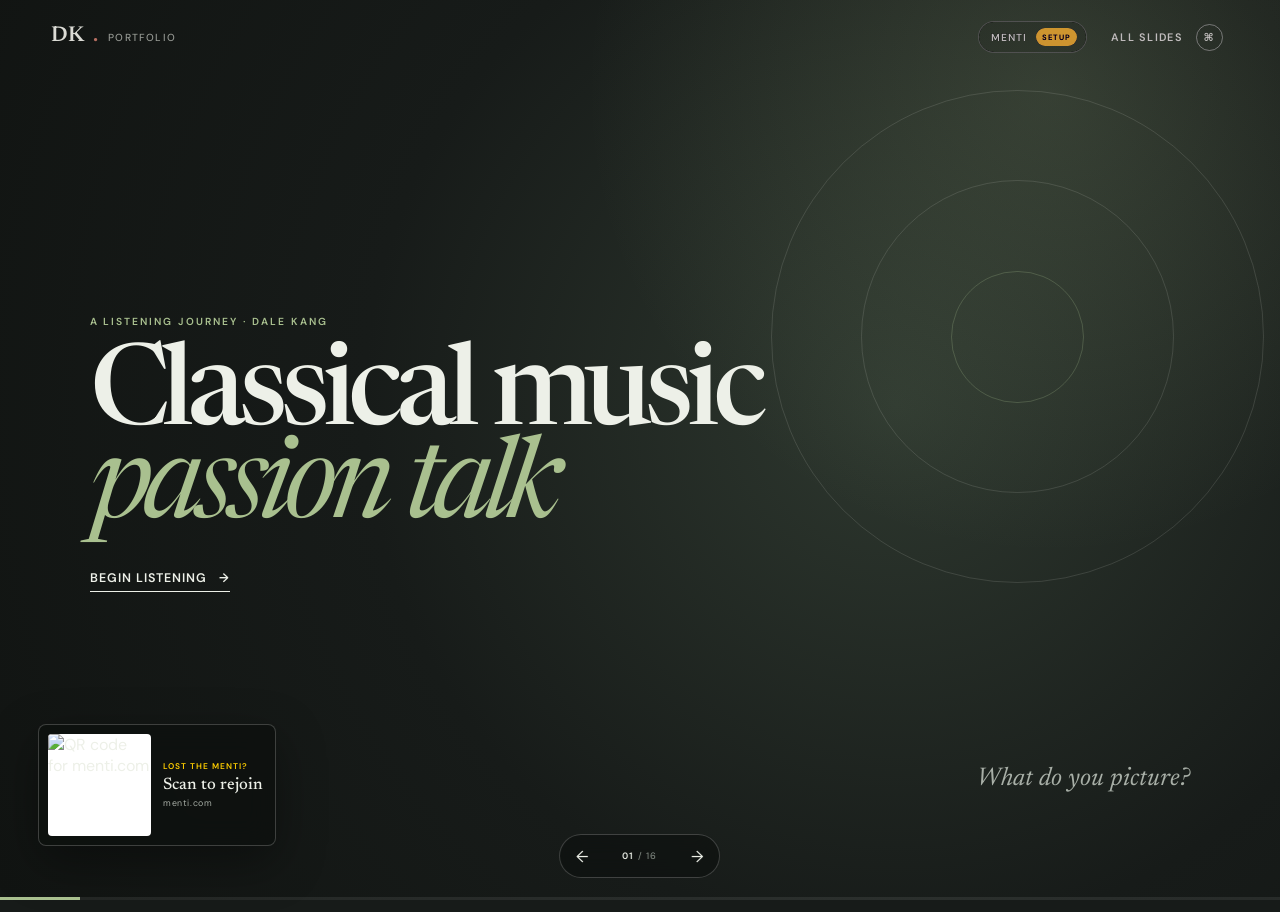
==== commit 3be35afe: "set up classical music content markdown" ====
--- a/classical-music.html
+++ b/classical-music.html
@@ -31,15 +31,12 @@
           <button class="start-button" type="button" data-next>Begin listening <span>→</span></button>
         </div>
         <p class="opening-question">What do you picture?</p>
-        <button class="menti-cue" type="button" data-open-menti data-menti-type="Word cloud" data-menti-question="In one word, what comes to mind when you hear ‘classical music’?">
-          <span>Audience word cloud</span><b>Join on Menti ↗</b>
-        </button>
       </section>
 
       <section class="slide personal-slide" id="slide-2" data-label="My story" aria-hidden="true">
         <div class="slide-heading">
           <p class="kicker">My connection</p>
-          <h2>How I found<br />this music</h2>
+          <h2>How I came to love classical music</h2>
         </div>
         <div class="photo-strip" aria-label="Personal photo placeholders">
           <div class="photo-placeholder cello"><span>Cello JPG</span></div>
@@ -69,7 +66,7 @@
           <button class="track" data-video="Q2JvIyStzNA" data-start="8" data-end="75" data-title="Pérotin · Viderunt omnes">
             <span class="play">▶</span><span><b>Pérotin</b><i>Viderunt omnes</i></span><small>0:08–1:15</small>
           </button>
-          <p class="margin-note">Notre-Dame · Christmas 1198<br />Sound as architecture</p>
+          <p class="margin-note">Monophony · Polyphony · Church modes not scales</p>
         </div>
       </section>
 
@@ -80,7 +77,7 @@
           <button class="track" data-video="Z3FJxDsa-5k" data-start="0" data-end="74" data-title="Thomas Tallis · Spem in alium">
             <span class="play">▶</span><span><b>Thomas Tallis</b><i>Spem in alium</i></span><small>0:00–1:14</small>
           </button>
-          <p class="margin-note">40 independent voices<br />Sound moves through space</p>
+          <p class="margin-note">40 independent voices</p>
         </div>
       </section>
 
@@ -91,30 +88,27 @@
           <button class="track" data-video="U5AO5G4VwNA" data-start="7" data-end="70" data-title="Pachelbel · Canon in D"><span class="play">▶</span><span><b>Pachelbel</b><i>Canon in D</i></span><small>0:07–1:10</small></button>
           <button class="track" data-video="ngjEVKxQCWs" data-start="0" data-end="80" data-title="Bach · Chaconne"><span class="play">▶</span><span><b>J. S. Bach</b><i>Chaconne · Partita No. 2</i></span><small>0:00–1:20</small></button>
         </div>
-        <aside class="fact-stack"><span>Opera begins</span><span>Wedding fame came later</span><span>One ground · endless change</span></aside>
+        <aside class="fact-stack"><span><strong>Barroco</strong> (Portuguese) - "misshapen pearl"</span><span>Doctrine of the Affections</span><span>Motor Rhythm</span></aside>
       </section>
 
       <section class="slide break-slide vivaldi" id="slide-7" data-label="Listening break" aria-hidden="true">
         <div class="weather-lines" aria-hidden="true"></div>
         <p class="kicker">Listening break</p>
-        <h2>Can music<br />paint weather?</h2>
+        <h2>Did you know this about Vivaldi's Four Seasons?</h2>
         <p class="prompt-quote">“Trembling, frozen in the icy snow…”</p>
         <button class="watch-button track" data-video="31tkGPvdMjs" data-start="0" data-end="83" data-title="Vivaldi · Winter"><span>Watch “Winter”</span><b>▶</b></button>
         <p class="reveal-note">Sonnet + score · story encoded</p>
-        <button class="menti-cue" type="button" data-open-menti data-menti-type="Multiple choice" data-menti-question="Before the reveal: which season does this music sound like?">
-          <span>Live audience guess</span><b>Vote on Menti ↗</b>
-        </button>
       </section>
 
       <section class="slide program-slide classical" id="slide-8" data-label="Classical" aria-hidden="true">
         <div class="composer-portrait"><img src="https://i.ytimg.com/vi/hdWyYn0E4Ys/maxresdefault.jpg" alt="Orchestra performing Beethoven's Ninth Symphony" /></div>
-        <div class="program-head"><p class="kicker">1750–1820 · and beyond</p><h2>Classical</h2><p>Balance breaks open</p></div>
+        <div class="program-head"><p class="kicker">1750–1820 · and beyond</p><h2>Classical</h2><p>What everyone thinks of when they think Classical</p></div>
         <div class="program-list">
           <button class="track" data-video="cHlS19g1fkY" data-start="0" data-end="58" data-title="Haydn · Cello Concerto No. 1, III"><span class="play">▶</span><span><b>Joseph Haydn</b><i>Cello Concerto No. 1 · III</i></span><small>0:00–0:58</small></button>
           <button class="track" data-video="WGIdipCoQP8" data-start="0" data-end="70" data-title="Mozart · Piano Concerto No. 23, II"><span class="play">▶</span><span><b>W. A. Mozart</b><i>Piano Concerto No. 23 · II</i></span><small>0:00–1:10</small></button>
           <button class="track" data-video="hdWyYn0E4Ys" data-start="188" data-end="265" data-title="Beethoven · Ode to Joy"><span class="play">▶</span><span><b>L. van Beethoven</b><i>Symphony No. 9 · “Ode to Joy”</i></span><small>3:08–4:25</small></button>
         </div>
-        <aside class="fact-stack"><span>Lost · found in 1961</span><span>Soloist as character</span><span>A symphony starts singing</span></aside>
+        <aside class="fact-stack"><span>Clarity · balance · proportion</span><span>Melody-led · symmetrical phrases</span><span>Contrast · development · return</span></aside>
       </section>
 
       <section class="slide activity-slide amadeus" id="slide-9" data-label="Watch & imagine" aria-hidden="true">
@@ -127,13 +121,21 @@
           <p class="kicker">Then listen</p><h2>Bach<br />Chaconne</h2>
           <button class="watch-button track" data-video="ngjEVKxQCWs" data-start="91" data-end="195" data-title="Bach · Chaconne activity"><span>Play excerpt</span><b>▶</b></button>
           <div class="three-words"><span>Place</span><span>Character</span><span>Change</span></div>
-          <button class="menti-cue inline" type="button" data-open-menti data-menti-type="Open response" data-menti-question="Give this music a place, a character, and a change.">
-            <span>Share your three words</span><b>Respond ↗</b>
-          </button>
-        </div>
-      </section>
-
-      <section class="slide program-slide romantic" id="slide-10" data-label="Romantic" aria-hidden="true">
+        </div>
+      </section>
+
+      <section class="slide voice-slide" id="slide-10" data-label="A human voice" aria-hidden="true">
+        <div class="voice-copy">
+          <p class="kicker">Listening break</p><h2>One voice.<br />Only strings.</h2>
+          <button class="watch-button track" data-video="WAoLJ8GbA4Y" data-start="0" data-end="155" data-title="Barber · Adagio for Strings"><span>Hear the voice</span><b>▶</b></button>
+        </div>
+        <div class="voice-phrases" aria-label="Ways notes can imitate a voice">
+          <span><b>↗</b> reaching</span><span><b>···</b> insisting</span><span><b>—</b> one breath</span>
+          <span><b>◢</b> pressure</span><span><b>∅</b> voice breaks</span><span><b>↘</b> release</span>
+        </div>
+      </section>
+
+      <section class="slide program-slide romantic" id="slide-11" data-label="Romantic" aria-hidden="true">
         <div class="program-head"><p class="kicker">1820–1900</p><h2>Romantic</h2><p>Inner lives · enormous sound</p></div>
         <div class="program-list dense">
           <button class="track" data-video="u30LsgDAcKs" data-start="0" data-end="62" data-title="Beethoven · Moonlight Sonata, III"><span class="play">▶</span><span><b>Beethoven</b><i>“Moonlight” Sonata · III</i></span><small>0:00–1:02</small></button>
@@ -144,20 +146,17 @@
           <button class="track" data-video="1Vkpll0jn0A" data-start="0" data-end="80" data-title="Rachmaninoff · Piano Concerto No. 2, II"><span class="play">▶</span><span><b>Rachmaninoff</b><i>Piano Concerto No. 2 · II</i></span><small>0:00–1:20</small></button>
           <button class="track" data-video="I1Yoyz6_Los" data-start="0" data-end="66" data-title="Grieg · Piano Concerto, I"><span class="play">▶</span><span><b>Grieg</b><i>Piano Concerto · I</i></span><small>0:00–1:06</small></button>
         </div>
-        <aside class="fact-stack"><span>Moonlight · a later image</span><span>Rewritten 35 years later</span><span>Recovery after silence</span></aside>
-      </section>
-
-      <section class="slide break-slide chopin" id="slide-11" data-label="Your story" aria-hidden="true">
+        <aside class="fact-stack"><span>Emotion · individuality · imagination</span><span>Expanding sound · richer color</span><span>Rubato · chromaticism · virtuosity</span></aside>
+      </section>
+
+      <section class="slide break-slide chopin" id="slide-12" data-label="Your story" aria-hidden="true">
         <p class="kicker">Listening break</p>
         <h2>Who—or what—<br />is moving?</h2>
         <button class="watch-button track" data-video="9MOA-0XvYfw" data-start="0" data-end="91" data-title="Chopin · Étude Op. 10 No. 9"><span>Listen first</span><b>▶</b></button>
         <div class="story-prompts"><span>Direction?</span><span>Weight?</span><span>Destination?</span></div>
-        <button class="menti-cue" type="button" data-open-menti data-menti-type="Open response" data-menti-question="Who—or what—is moving? Describe the story in one sentence.">
-          <span>Build the story together</span><b>Respond on Menti ↗</b>
-        </button>
-      </section>
-
-      <section class="slide program-slide modern" id="slide-12" data-label="Modern" aria-hidden="true">
+      </section>
+
+      <section class="slide program-slide modern" id="slide-13" data-label="Modern" aria-hidden="true">
         <div class="program-head"><p class="kicker">c. 1880–1950</p><h2>Modern</h2><p>Color · fracture · new voices</p></div>
         <div class="program-list dense two-column">
           <button class="track" data-video="JCTQTp1PdnA" data-start="0" data-end="64" data-title="Debussy · Arabesque No. 1"><span class="play">▶</span><span><b>Debussy</b><i>Arabesque No. 1</i></span><small>0:00–1:04</small></button>
@@ -168,18 +167,7 @@
           <button class="track" data-video="cH2PH0auTUU" data-start="0" data-end="62" data-title="Gershwin · Rhapsody in Blue"><span class="play">▶</span><span><b>Gershwin</b><i>Rhapsody in Blue</i></span><small>0:00–1:02</small></button>
           <button class="track" data-video="iy8D1gNoZFc" data-start="0" data-end="72" data-title="Copland · Corral Nocturne"><span class="play">▶</span><span><b>Copland</b><i>Corral Nocturne · Rodeo</i></span><small>0:00–1:12</small></button>
         </div>
-        <aside class="fact-stack"><span>Title invents a princess</span><span>Triumph—or pressure?</span><span>Jazz enters the hall</span></aside>
-      </section>
-
-      <section class="slide voice-slide" id="slide-13" data-label="A human voice" aria-hidden="true">
-        <div class="voice-copy">
-          <p class="kicker">Listening break</p><h2>One voice.<br />Only strings.</h2>
-          <button class="watch-button track" data-video="WAoLJ8GbA4Y" data-start="0" data-end="155" data-title="Barber · Adagio for Strings"><span>Hear the voice</span><b>▶</b></button>
-        </div>
-        <div class="voice-phrases" aria-label="Ways notes can imitate a voice">
-          <span><b>↗</b> reaching</span><span><b>···</b> insisting</span><span><b>—</b> one breath</span>
-          <span><b>◢</b> pressure</span><span><b>∅</b> voice breaks</span><span><b>↘</b> release</span>
-        </div>
+        <aside class="fact-stack"><span>Tonal boundaries loosen</span><span>Rhythm · timbre · dissonance as structure</span><span>Many languages · no single path</span></aside>
       </section>
 
       <section class="slide program-slide contemporary" id="slide-14" data-label="Contemporary" aria-hidden="true">
@@ -188,7 +176,7 @@
           <button class="track" data-video="yB-c85V8Zsg" data-start="0" data-end="78" data-title="John Williams · Harry's Wondrous World"><span class="play">▶</span><span><b>John Williams</b><i>Harry’s Wondrous World</i></span><small>0:00–1:18</small></button>
           <button class="track" data-video="4JZ-o3iAJv4" data-start="0" data-end="88" data-title="Ludwig Göransson · Can You Hear the Music?"><span class="play">▶</span><span><b>Ludwig Göransson</b><i>Can You Hear the Music?</i></span><small>0:00–1:28</small></button>
         </div>
-        <aside class="fact-stack"><span>Theme builds a world</span><span>21 tempo changes</span><span>Beauty ↔ instability</span></aside>
+        <aside class="fact-stack"><span>Pluralism · minimalism · global voices</span><span>Acoustic sound meets film · electronics · new media</span><span>The whole past remains available</span></aside>
       </section>
 
       <section class="slide interstellar-slide" id="slide-15" data-label="Interstellar" aria-hidden="true">
@@ -209,13 +197,14 @@
           <img src="https://i.ytimg.com/vi/_JiKI-SK3t0/hqdefault.jpg" alt="" />
           <img src="https://i.ytimg.com/vi/4JZ-o3iAJv4/hqdefault.jpg" alt="" />
         </div>
-        <div class="closing-copy"><p class="kicker">Coda</p><h2>What did<br />you see?</h2><p>Which sound made the clearest picture?</p>
-          <button class="menti-cue inline" type="button" data-open-menti data-menti-type="Final reflection" data-menti-question="Which sound made the clearest picture—and what did you see?">
-            <span>Final audience reflection</span><b>Share on Menti ↗</b>
-          </button>
-        </div>
+        <div class="closing-copy"><p class="kicker">Coda</p><h2>What did<br />you see?</h2><p>Which sound made the clearest picture?</p></div>
       </section>
     </main>
+
+    <aside class="menti-rejoin" aria-label="Mentimeter rejoin code">
+      <img data-menti-qr src="https://quickchart.io/qr?text=https%3A%2F%2Fwww.menti.com%2F&amp;size=240&amp;format=svg&amp;margin=2&amp;ecLevel=M" alt="QR code to rejoin Mentimeter" referrerpolicy="no-referrer" />
+      <div><span>Lost the Menti?</span><b>Scan to rejoin</b><small data-menti-rejoin-code>menti.com</small></div>
+    </aside>
 
     <div class="deck-controls" aria-label="Slide navigation">
       <button type="button" data-prev aria-label="Previous slide">←</button>
@@ -225,7 +214,16 @@
     <div class="progress" aria-hidden="true"><span data-progress></span></div>
 
     <dialog class="media-dialog" data-media>
-      <div class="media-top"><p data-media-title>Now listening</p><button type="button" data-close-media>Close <span>×</span></button></div>
+      <div class="media-top">
+        <div class="media-heading">
+          <p data-media-title>Now listening</p>
+          <p class="media-cue" aria-label="Selected clip timing">
+            <span>Play <b data-media-range>0:00 → 1:00</b></span>
+            <strong data-media-stop>Stop at 1:00</strong>
+          </p>
+        </div>
+        <button type="button" data-close-media>Close <span>×</span></button>
+      </div>
       <div class="video-frame"><iframe data-player title="YouTube player" allow="autoplay; encrypted-media; picture-in-picture" allowfullscreen></iframe></div>
       <div class="media-bottom"><span>Esc returns to the slide</span><a data-youtube target="_blank" rel="noreferrer">Open on YouTube ↗</a></div>
     </dialog>
@@ -251,7 +249,6 @@
           </div>
           <p class="menti-help" data-menti-help>Presenter: add the participation link and code once, then every Menti cue in the talk will use them.</p>
           <div class="menti-actions">
-            <a class="menti-primary" href="https://www.menti.com" target="_blank" rel="noreferrer" data-menti-join-button>Open participant view ↗</a>
             <a class="menti-secondary" href="https://www.mentimeter.com" target="_blank" rel="noreferrer" data-menti-results hidden>Open live results ↗</a>
             <button class="menti-secondary" type="button" data-menti-settings>Presenter setup</button>
           </div>
--- a/classical-music.css
+++ b/classical-music.css
@@ -29,6 +29,12 @@
 .menti-button { display:flex; align-items:center; gap:.55rem; padding:.38rem .55rem .38rem .7rem; border:1px solid rgba(255,255,255,.32); border-radius:99px; color:var(--ink); background:rgba(17,20,18,.32); font-size:.64rem; font-weight:600; letter-spacing:.1em; text-transform:uppercase; backdrop-filter:blur(10px); }
 .menti-button span { padding:.24rem .38rem; border-radius:99px; color:#171b19; background:#ffce00; font-size:.48rem; }
 .menti-button span.is-live { color:#f5f8f2; background:#5d8e5b; }
+.menti-rejoin { position:fixed; z-index:24; left:clamp(16px,3vw,42px); bottom:54px; display:flex; align-items:center; gap:.8rem; padding:.55rem .7rem .55rem .55rem; border:1px solid rgba(255,255,255,.2); border-radius:8px; color:var(--ink); background:rgba(14,17,15,.9); box-shadow:0 16px 48px rgba(0,0,0,.36); backdrop-filter:blur(14px); }
+.menti-rejoin img { width:clamp(84px,8vw,116px); aspect-ratio:1; border-radius:4px; background:#fff; }
+.menti-rejoin div,.menti-rejoin span,.menti-rejoin b,.menti-rejoin small { display:block; }
+.menti-rejoin span { color:#ffce00; font-size:.52rem; font-weight:600; letter-spacing:.12em; text-transform:uppercase; }
+.menti-rejoin b { margin:.3rem 0; font:500 clamp(.9rem,1.3vw,1.12rem) var(--serif); }
+.menti-rejoin small { color:var(--muted); font-size:.55rem; letter-spacing:.06em; }
 
 .deck { position: relative; width: 100%; height: 100%; }
 .slide { --accent: var(--sage); position: absolute; inset: 0; padding: clamp(88px, 9vh, 120px) clamp(26px, 7vw, 112px) clamp(78px, 9vh, 106px); overflow: hidden; display: grid; opacity: 0; visibility: hidden; transform: translateY(14px) scale(.995); transition: opacity .48s ease, transform .48s ease, visibility .48s; background: var(--night); }
@@ -91,6 +97,7 @@
 .deck-controls { position:fixed; z-index:30; left:50%; bottom:22px; transform:translateX(-50%); display:flex; align-items:center; gap:.8rem; padding:.34rem .45rem; border:1px solid rgba(255,255,255,.2); border-radius:99px; background:rgba(13,16,14,.6); backdrop-filter:blur(12px); }.deck-controls button{width:31px;height:31px;border:0;border-radius:50%;background:transparent;}.deck-controls button:hover{background:rgba(255,255,255,.12);}.deck-controls>span{min-width:58px;text-align:center;color:#8f9790;font-size:.58rem;letter-spacing:.08em;}.deck-controls b{color:var(--ink);font-weight:600;}.progress{position:fixed;z-index:30;left:0;bottom:0;width:100%;height:3px;background:rgba(255,255,255,.08);}.progress span{display:block;width:6.25%;height:100%;background:var(--sage);transition:width .35s ease;}
 
 dialog { color:var(--ink); }.media-dialog,.overview{width:100%;max-width:none;height:100%;max-height:none;margin:0;padding:0;border:0;background:rgba(10,12,11,.96);}.media-dialog::backdrop,.overview::backdrop{background:#080908;}.media-dialog[open]{display:grid;grid-template-rows:auto 1fr auto;}.media-top,.media-bottom{padding:1rem clamp(20px,4vw,58px);display:flex;align-items:center;justify-content:space-between;}.media-top p{margin:0;font:500 clamp(1rem,2vw,1.4rem) var(--serif);}.media-top button,.overview-head button{border:0;background:none;font-size:.68rem;text-transform:uppercase;letter-spacing:.12em;}.media-top button span{font-size:1.2rem;margin-left:.5rem;}.video-frame{width:min(1120px,92vw);aspect-ratio:16/9;align-self:center;justify-self:center;background:#000;box-shadow:0 22px 80px rgba(0,0,0,.45);}.video-frame iframe{width:100%;height:100%;border:0;}.media-bottom{color:var(--muted);font-size:.65rem;}.media-bottom a{color:var(--ink);text-underline-offset:4px;}
+.media-heading{display:flex;align-items:center;gap:clamp(1rem,3vw,2.5rem);}.media-cue{display:flex;align-items:center;gap:.55rem;font-family:var(--sans)!important;font-size:.62rem!important;letter-spacing:.08em;text-transform:uppercase;}.media-cue span,.media-cue strong{padding:.42rem .62rem;border-radius:99px;white-space:nowrap;}.media-cue span{color:#aeb6ae;background:rgba(255,255,255,.08);font-weight:500;}.media-cue span b{margin-left:.3rem;color:var(--ink);}.media-cue strong{color:#171b19;background:var(--amber);font-weight:700;}
 .overview[open]{display:block;padding:clamp(26px,5vw,70px);overflow:auto;}.overview-head{display:flex;justify-content:space-between;align-items:center;margin-bottom:2rem;padding-bottom:1rem;border-bottom:1px solid rgba(255,255,255,.2);}.overview-head p{margin:0;font:500 clamp(2rem,4vw,4rem) var(--serif);}.overview-grid{display:grid;grid-template-columns:repeat(4,1fr);gap:1px;background:rgba(255,255,255,.14);}.overview-grid button{min-height:130px;padding:1.3rem;border:0;text-align:left;background:#171b19;transition:background .2s;}.overview-grid button:hover{background:#252c27;}.overview-grid b,.overview-grid span{display:block;}.overview-grid b{color:var(--sage);font-size:.6rem;letter-spacing:.1em;}.overview-grid span{margin-top:1rem;font:500 clamp(1rem,1.7vw,1.45rem) var(--serif);}
 
 .menti-dialog { width:min(1080px,92vw); max-width:none; padding:0; border:1px solid rgba(255,255,255,.18); border-radius:8px; color:var(--ink); background:#181b19; box-shadow:0 30px 100px rgba(0,0,0,.6); }
@@ -108,12 +115,15 @@
 .menti-actions { display:flex; gap:.8rem; flex-wrap:wrap; }.menti-actions a,.menti-actions button,.menti-form-actions button{padding:.72rem 1rem;border:1px solid rgba(255,255,255,.34);border-radius:99px;text-decoration:none;background:transparent;font-size:.62rem;font-weight:600;letter-spacing:.08em;text-transform:uppercase;}.menti-actions .menti-primary{border-color:#ffce00;color:#161916;background:#ffce00;}
 .menti-form { align-self:center; padding:clamp(2rem,5vw,5rem); display:grid; grid-template-columns:1fr 1fr; gap:1.1rem 3rem; }.menti-form[hidden],.menti-stage[hidden]{display:none;}.menti-form>div:first-child{grid-row:span 3;}.menti-form h2{margin:1rem 0 0;font-size:clamp(2.8rem,5vw,5.3rem);}.menti-form label{display:flex;flex-direction:column;gap:.45rem;color:var(--muted);font-size:.58rem;font-weight:600;letter-spacing:.12em;text-transform:uppercase;}.menti-form input{width:100%;padding:.8rem 0;border:0;border-bottom:1px solid rgba(255,255,255,.35);border-radius:0;color:var(--ink);background:none;font:400 1rem var(--sans);outline:none;}.menti-form input:focus{border-color:#ffce00;}.menti-form>p{grid-column:2;margin:.3rem 0;color:var(--muted);font-size:.68rem;line-height:1.55;}.menti-form-actions{grid-column:2;display:flex;justify-content:flex-end;gap:.7rem;}.menti-form-actions button[type="submit"]{border-color:#ffce00;color:#171b19;background:#ffce00;}
 
+.film-reveal strong{color:var(--ink);}.film-reveal em{padding:0 .5rem;color:var(--accent);font-style:normal;}
+
 @keyframes drift{50%{transform:translate(-2vw,2vh) rotate(7deg)}}@keyframes slowZoom{to{transform:scale(1.1)}}@keyframes rain{to{background-position:0 84px}}@keyframes stars{to{background-position:83px 83px,158px 171px}}
 
 @media (max-width:900px){
   .program-slide{grid-template-columns:.65fr 1.35fr;align-items:center}.program-head{align-self:start;margin-top:7vh}.fact-stack{position:absolute;right:4vw;bottom:9vh;flex-direction:row;}.program-list{grid-column:2;grid-row:1}.program-list.two-column{display:block}.composer-portrait{display:none}.era-slide{grid-template-columns:1fr}.era-image{position:absolute;inset:0;opacity:.28}.era-image::after{background:rgba(23,27,25,.55)}.era-copy{z-index:2;padding:14vh 8vw}.personal-slide{grid-template-columns:1fr}.personal-slide .slide-heading{position:absolute;z-index:2;left:7vw;top:13vh;text-shadow:0 3px 15px #181716}.photo-strip{margin-left:28vw;opacity:.55}.activity-slide{grid-template-columns:1fr 1fr}.voice-slide{gap:4vw}.overview-grid{grid-template-columns:repeat(3,1fr)}.menti-form{grid-template-columns:1fr}.menti-form>div:first-child{grid-row:auto}.menti-form>p,.menti-form-actions{grid-column:1}
 }
 @media (max-width:680px){
-  .deck-header{height:60px}.back-link small,.contents-button{display:none}.header-actions{gap:.5rem}.slide{padding:80px 20px 70px}.slide h1,.slide h2{line-height:.9}.opening-question{right:20px}.menti-cue{position:static;width:100%;margin-top:1.4rem}.personal-slide{padding:0}.personal-slide .slide-heading{left:20px}.photo-strip{height:72vh;margin:18vh 14px 0;grid-template-columns:1fr 1fr}.era-map{grid-template-columns:1fr 1fr}.era-map li{padding:.65rem 0}.map-slide{overflow:auto;align-content:start}.program-slide{display:block;overflow:auto;padding-top:82px}.program-head{margin:0 0 1.4rem}.program-head h2{font-size:3.9rem}.program-head>p:last-child{display:none}.program-list{padding-bottom:6rem}.track{grid-template-columns:33px minmax(0,1fr) auto}.fact-stack{display:none}.activity-slide{display:block;overflow:auto;padding:0}.activity-half{min-height:100vh;padding:90px 24px 80px}.voice-slide{display:block;overflow:auto}.voice-copy h2{font-size:4.2rem}.voice-phrases{margin-top:3rem}.story-prompts,.film-reveal{position:static;margin-top:2rem;flex-wrap:wrap}.interstellar-prompts{gap:1rem;flex-wrap:wrap}.overview-grid{grid-template-columns:1fr 1fr}.media-bottom span{display:none}.video-frame{width:100vw}.closing-collage{grid-template-columns:1fr 1fr}.closing-collage img:nth-child(n+5){display:none}.menti-dialog{width:96vw}.menti-shell{min-height:88vh}.menti-stage,.menti-form{padding:1.5rem}.menti-stage h2{font-size:2.8rem;margin-right:2rem}.menti-mark{width:40px;height:40px;right:1.5rem;top:1.5rem}.menti-join{flex-direction:column;gap:1.1rem}.menti-actions{flex-direction:column}.menti-actions a,.menti-actions button{text-align:center}.menti-form{overflow:auto}.menti-form h2{font-size:2.8rem}.menti-form-actions{justify-content:stretch}.menti-form-actions button{flex:1}
+  .media-top{align-items:flex-start;gap:1rem}.media-heading{align-items:flex-start;flex-direction:column;gap:.55rem}.media-cue{align-items:flex-start;flex-direction:column;gap:.35rem}
+  .deck-header{height:60px}.back-link small,.contents-button{display:none}.header-actions{gap:.5rem}.slide{padding:80px 20px 70px}.slide h1,.slide h2{line-height:.9}.opening-question{right:20px}.personal-slide{padding:0}.personal-slide .slide-heading{left:20px}.photo-strip{height:72vh;margin:18vh 14px 0;grid-template-columns:1fr 1fr}.era-map{grid-template-columns:1fr 1fr}.era-map li{padding:.65rem 0}.map-slide{overflow:auto;align-content:start}.program-slide{display:block;overflow:auto;padding-top:82px}.program-head{margin:0 0 1.4rem}.program-head h2{font-size:3.9rem}.program-head>p:last-child{display:none}.program-list{padding-bottom:6rem}.track{grid-template-columns:33px minmax(0,1fr) auto}.fact-stack{display:none}.activity-slide{display:block;overflow:auto;padding:0}.activity-half{min-height:100vh;padding:90px 24px 80px}.voice-slide{display:block;overflow:auto}.voice-copy h2{font-size:4.2rem}.voice-phrases{margin-top:3rem}.story-prompts,.film-reveal{position:static;margin-top:2rem;flex-wrap:wrap}.interstellar-prompts{gap:1rem;flex-wrap:wrap}.overview-grid{grid-template-columns:1fr 1fr}.media-bottom span{display:none}.video-frame{width:100vw}.closing-collage{grid-template-columns:1fr 1fr}.closing-collage img:nth-child(n+5){display:none}.menti-rejoin{left:10px;bottom:48px;padding:.35rem}.menti-rejoin img{width:72px}.menti-rejoin div{display:none}.menti-dialog{width:96vw}.menti-shell{min-height:88vh}.menti-stage,.menti-form{padding:1.5rem}.menti-stage h2{font-size:2.8rem;margin-right:2rem}.menti-mark{width:40px;height:40px;right:1.5rem;top:1.5rem}.menti-join{flex-direction:column;gap:1.1rem}.menti-actions{flex-direction:column}.menti-actions a,.menti-actions button{text-align:center}.menti-form{overflow:auto}.menti-form h2{font-size:2.8rem}.menti-form-actions{justify-content:stretch}.menti-form-actions button{flex:1}
 }
 @media (prefers-reduced-motion:reduce){*,*::before,*::after{animation-duration:.01ms!important;animation-iteration-count:1!important;transition-duration:.01ms!important}}
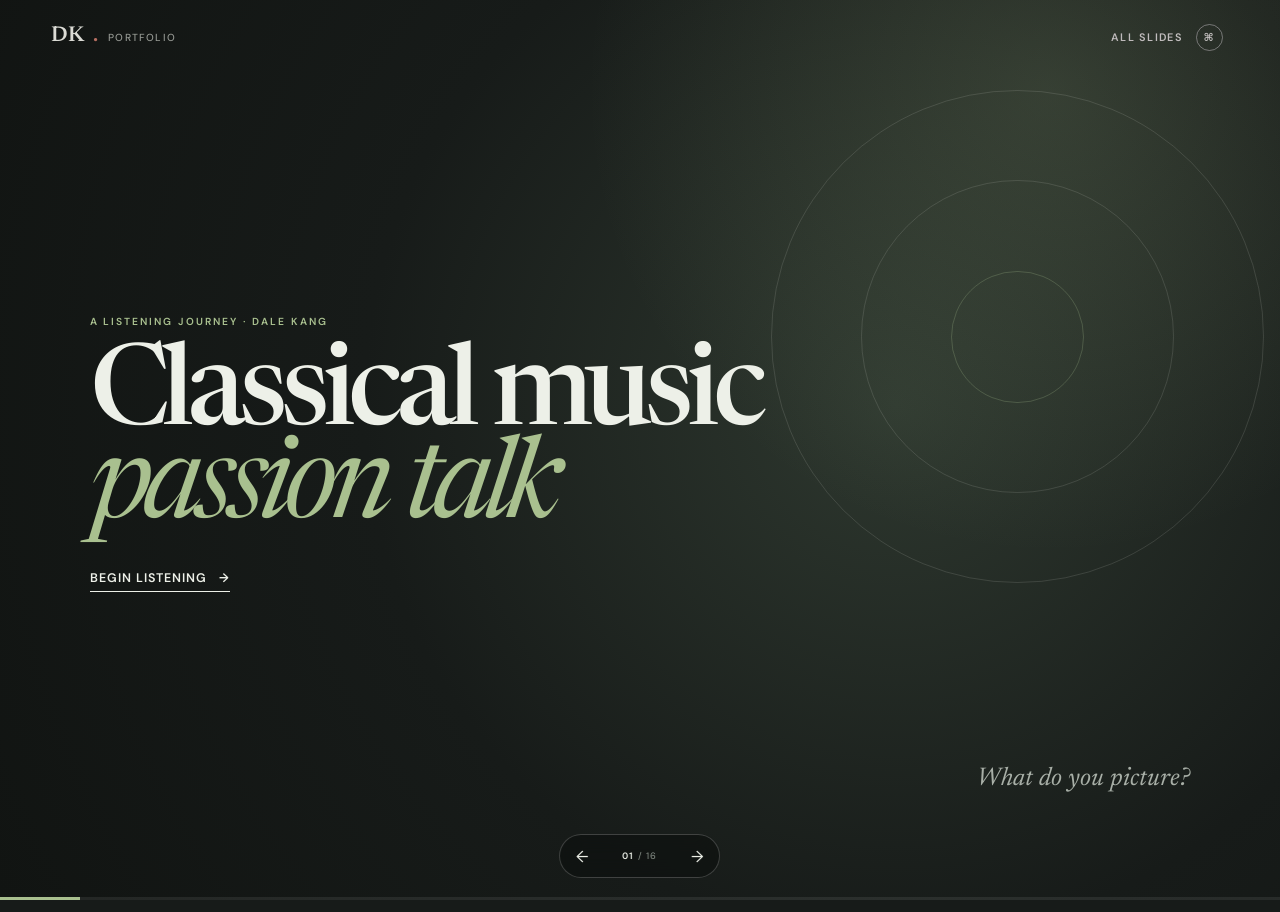
==== commit ded8e61c: "tweak slides and timestamps" ====
--- a/classical-music.html
+++ b/classical-music.html
@@ -9,15 +9,14 @@
     <link rel="preconnect" href="https://fonts.googleapis.com" />
     <link rel="preconnect" href="https://fonts.gstatic.com" crossorigin />
     <link href="https://fonts.googleapis.com/css2?family=DM+Sans:wght@400;500;600&family=Newsreader:opsz,wght@6..72,400;6..72,500;6..72,600&display=swap" rel="stylesheet" />
-    <link rel="stylesheet" href="classical-music.css" />
-    <script src="classical-music.js" defer></script>
+    <link rel="stylesheet" href="classical-music.css?v=split-activity-20261020" />
+    <script src="classical-music.js?v=split-activity-20261020" defer></script>
   </head>
   <body>
     <a class="skip-link" href="#slide-1">Skip to presentation</a>
     <header class="deck-header">
       <a class="back-link" href="index.html">DK<span>.</span> <small>Portfolio</small></a>
       <div class="header-actions">
-        <button class="menti-button" type="button" data-open-menti data-menti-question="Join the live conversation" data-menti-type="Audience participation">Menti <span data-menti-status>setup</span></button>
         <button class="contents-button" type="button" data-overview aria-expanded="false">All slides <span>⌘</span></button>
       </div>
     </header>
@@ -63,8 +62,8 @@
         <figure class="era-image"><img src="https://i.ytimg.com/vi/Q2JvIyStzNA/maxresdefault.jpg" alt="Medieval singers and manuscript imagery from the selected performance" /></figure>
         <div class="era-copy">
           <p class="kicker">c. 500–1400</p><h2>Early &amp;<br />Medieval</h2>
-          <button class="track" data-video="Q2JvIyStzNA" data-start="8" data-end="75" data-title="Pérotin · Viderunt omnes">
-            <span class="play">▶</span><span><b>Pérotin</b><i>Viderunt omnes</i></span><small>0:08–1:15</small>
+          <button class="track" data-video="Q2JvIyStzNA" data-start="12" data-end="42" data-title="Pérotin · Viderunt omnes">
+            <span class="play">▶</span><span><b>Pérotin</b><i>Viderunt omnes</i></span><small>0:12 - 0:42</small>
           </button>
           <p class="margin-note">Monophony · Polyphony · Church modes not scales</p>
         </div>
@@ -74,8 +73,8 @@
         <figure class="era-image"><img src="https://i.ytimg.com/vi/Z3FJxDsa-5k/maxresdefault.jpg" alt="Graphical view of the forty vocal lines in Spem in alium" /></figure>
         <div class="era-copy">
           <p class="kicker">c. 1400–1600</p><h2>Renaissance</h2>
-          <button class="track" data-video="Z3FJxDsa-5k" data-start="0" data-end="74" data-title="Thomas Tallis · Spem in alium">
-            <span class="play">▶</span><span><b>Thomas Tallis</b><i>Spem in alium</i></span><small>0:00–1:14</small>
+          <button class="track" data-video="Z3FJxDsa-5k" data-start="16" data-end="88" data-title="Thomas Tallis · Spem in alium">
+            <span class="play">▶</span><span><b>Thomas Tallis</b><i>Spem in alium</i></span><small>0:16 - 1:28</small>
           </button>
           <p class="margin-note">40 independent voices</p>
         </div>
@@ -84,9 +83,9 @@
       <section class="slide program-slide baroque" id="slide-6" data-label="Baroque" aria-hidden="true">
         <div class="program-head"><p class="kicker">1600–1750</p><h2>Baroque</h2><p>Myth · ritual · motion</p></div>
         <div class="program-list">
-          <button class="track" data-video="mpnwfe9tbfw" data-start="0" data-end="62" data-title="Monteverdi · Dal mio Permesso amato"><span class="play">▶</span><span><b>Monteverdi</b><i>Dal mio Permesso amato</i></span><small>0:00–1:02</small></button>
-          <button class="track" data-video="U5AO5G4VwNA" data-start="7" data-end="70" data-title="Pachelbel · Canon in D"><span class="play">▶</span><span><b>Pachelbel</b><i>Canon in D</i></span><small>0:07–1:10</small></button>
-          <button class="track" data-video="ngjEVKxQCWs" data-start="0" data-end="80" data-title="Bach · Chaconne"><span class="play">▶</span><span><b>J. S. Bach</b><i>Chaconne · Partita No. 2</i></span><small>0:00–1:20</small></button>
+          <button class="track" data-video="mpnwfe9tbfw" data-start="27" data-end="83" data-title="Monteverdi · Dal mio Permesso amato"><span class="play">▶</span><span><b>Monteverdi</b><i>Dal mio Permesso amato</i></span><small>0:27 - 1:23</small></button>
+          <button class="track" data-video="U5AO5G4VwNA" data-start="0" data-end="104" data-title="Pachelbel · Canon in D"><span class="play">▶</span><span><b>Pachelbel</b><i>Canon in D</i></span><small>0:00 - 1:44</small></button>
+          <button class="track" data-video="ngjEVKxQCWs" data-start="19" data-end="108" data-title="J. S. Bach · Chaconne · Partita No. 2"><span class="play">▶</span><span><b>J. S. Bach</b><i>Chaconne · Partita No. 2</i></span><small>0:19 - 1:48</small></button>
         </div>
         <aside class="fact-stack"><span><strong>Barroco</strong> (Portuguese) - "misshapen pearl"</span><span>Doctrine of the Affections</span><span>Motor Rhythm</span></aside>
       </section>
@@ -96,7 +95,7 @@
         <p class="kicker">Listening break</p>
         <h2>Did you know this about Vivaldi's Four Seasons?</h2>
         <p class="prompt-quote">“Trembling, frozen in the icy snow…”</p>
-        <button class="watch-button track" data-video="31tkGPvdMjs" data-start="0" data-end="83" data-title="Vivaldi · Winter"><span>Watch “Winter”</span><b>▶</b></button>
+        <button class="watch-button track" data-video="Xcpc8VDsv3c" data-start="0" data-end="142" data-title="Vivaldi · Winter"><span>Watch “Winter”</span><b>▶</b></button>
         <p class="reveal-note">Sonnet + score · story encoded</p>
       </section>
 
@@ -104,30 +103,53 @@
         <div class="composer-portrait"><img src="https://i.ytimg.com/vi/hdWyYn0E4Ys/maxresdefault.jpg" alt="Orchestra performing Beethoven's Ninth Symphony" /></div>
         <div class="program-head"><p class="kicker">1750–1820 · and beyond</p><h2>Classical</h2><p>What everyone thinks of when they think Classical</p></div>
         <div class="program-list">
-          <button class="track" data-video="cHlS19g1fkY" data-start="0" data-end="58" data-title="Haydn · Cello Concerto No. 1, III"><span class="play">▶</span><span><b>Joseph Haydn</b><i>Cello Concerto No. 1 · III</i></span><small>0:00–0:58</small></button>
-          <button class="track" data-video="WGIdipCoQP8" data-start="0" data-end="70" data-title="Mozart · Piano Concerto No. 23, II"><span class="play">▶</span><span><b>W. A. Mozart</b><i>Piano Concerto No. 23 · II</i></span><small>0:00–1:10</small></button>
-          <button class="track" data-video="hdWyYn0E4Ys" data-start="188" data-end="265" data-title="Beethoven · Ode to Joy"><span class="play">▶</span><span><b>L. van Beethoven</b><i>Symphony No. 9 · “Ode to Joy”</i></span><small>3:08–4:25</small></button>
+          <button class="track" data-video="cHlS19g1fkY" data-start="22" data-end="106" data-title="Joseph Haydn · Cello Concerto No. 1 · III"><span class="play">▶</span><span><b>Joseph Haydn</b><i>Cello Concerto No. 1 · III</i></span><small>0:22 - 1:46</small></button>
+          <button class="track" data-video="WGIdipCoQP8" data-start="0" data-end="97" data-title="W. A. Mozart · Piano Concerto No. 23 · II"><span class="play">▶</span><span><b>W. A. Mozart</b><i>Piano Concerto No. 23 · II</i></span><small>0:00 - 1:37</small></button>
+          <button class="track" data-video="DWwppYEEdcI" data-start="36" data-end="129" data-title="L. van Beethoven · Symphony No. 3 · “Eroica”"><span class="play">▶</span><span><b>L. van Beethoven</b><i>Symphony No. 3 · “Eroica”</i></span><small>0:36 - 2:09</small></button>
         </div>
         <aside class="fact-stack"><span>Clarity · balance · proportion</span><span>Melody-led · symmetrical phrases</span><span>Contrast · development · return</span></aside>
       </section>
 
-      <section class="slide activity-slide amadeus" id="slide-9" data-label="Watch & imagine" aria-hidden="true">
-        <div class="activity-half film-half">
+      <section class="slide film-scene-slide" id="slide-9" data-label="Salieri hears Mozart" aria-hidden="true">
+        <div class="film-scene-copy">
           <p class="kicker">Watch</p><h2>Salieri hears<br />Mozart</h2>
           <p class="subtitle">A scene from <em>Amadeus</em></p>
           <button class="watch-button track" data-video="pxgZcMGmkkI" data-start="0" data-end="142" data-title="Amadeus · Salieri describes Mozart"><span>Play scene</span><b>▶</b></button>
         </div>
-        <div class="activity-half bach-half">
-          <p class="kicker">Then listen</p><h2>Bach<br />Chaconne</h2>
-          <button class="watch-button track" data-video="ngjEVKxQCWs" data-start="91" data-end="195" data-title="Bach · Chaconne activity"><span>Play excerpt</span><b>▶</b></button>
+      </section>
+
+      <section class="slide listening-activity-slide" id="slide-10" data-label="Listening activity" data-menti-type="Open response" data-menti-question="Describe this piece of music" aria-hidden="true">
+        <div class="listening-activity-copy">
+          <p class="kicker">Then listen</p><h2>What do you get out of classical music?</h2>
+          <button class="watch-button track" data-video="ZjPvhOfYfts" data-start="4" data-end="96" data-title="Listening activity"><span>Play excerpt</span><b>▶</b></button>
           <div class="three-words"><span>Place</span><span>Character</span><span>Change</span></div>
         </div>
-      </section>
-
-      <section class="slide voice-slide" id="slide-10" data-label="A human voice" aria-hidden="true">
+        <aside class="menti-inline" aria-label="Mentimeter join QR code">
+          <p>Need to join the Menti?</p>
+          <a href="https://www.menti.com/" target="_blank" rel="noreferrer" data-menti-join aria-label="Open this Mentimeter activity">
+            <img data-menti-qr src="https://quickchart.io/qr?text=https%3A%2F%2Fwww.menti.com%2F&amp;size=240&amp;format=svg&amp;margin=2&amp;ecLevel=M" alt="QR code for menti.com" referrerpolicy="no-referrer" />
+          </a>
+        </aside>
+      </section>
+
+      <section class="slide program-slide romantic" id="slide-11" data-label="Romantic" aria-hidden="true">
+        <div class="program-head"><p class="kicker">1820–1900</p><h2>Romantic</h2><p>Deep emotion<br />Enormous sound</p></div>
+        <div class="program-list dense">
+          <button class="track" data-video="zucBfXpCA6s" data-start="0" data-end="102" data-title="Beethoven · “Moonlight” Sonata · III"><span class="play">▶</span><span><b>Beethoven</b><i>“Moonlight” Sonata · III</i></span><small>0:00 - 1:42</small></button>
+          <button class="track" data-video="oHiU-u2ddJ4" data-start="0" data-end="79" data-title="Chopin · Étude Op. 10 No. 4"><span class="play">▶</span><span><b>Chopin</b><i>Étude Op. 10 No. 4</i></span><small>0:00 - 1:19</small></button>
+          <button class="track" data-video="2DmfJu3oNDM" data-start="19" data-end="75" data-title="Tchaikovsky · Piano Concerto No. 1 · opening"><span class="play">▶</span><span><b>Tchaikovsky</b><i>Piano Concerto No. 1 · opening</i></span><small>0:19 - 1:15</small></button>
+          <button class="track" data-video="DLBCGF73cHE" data-start="0" data-end="91" data-title="Brahms · Piano Trio No. 1 · I"><span class="play">▶</span><span><b>Brahms</b><i>Piano Trio No. 1 · I</i></span><small>0:00 - 1:31</small></button>
+          <button class="track" data-video="FxhbAGwEYGQ" data-start="0" data-end="107" data-title="Schubert · Impromptu No. 3"><span class="play">▶</span><span><b>Schubert</b><i>Impromptu No. 3</i></span><small>0:00 - 1:47</small></button>
+          <button class="track" data-video="cpAyf0EV5-8" data-start="70" data-end="163" data-title="Rachmaninoff · Piano Concerto No. 2 · II"><span class="play">▶</span><span><b>Rachmaninoff</b><i>Piano Concerto No. 2 · II</i></span><small>1:10 - 2:43</small></button>
+          <button class="track" data-video="pfBkzWNQTpI" data-start="40" data-end="103" data-title="Saint-Saëns · Cello Concerto No. 1"><span class="play">▶</span><span><b>Saint-Saëns</b><i>Cello Concerto No. 1</i></span><small>0:40 - 1:43</small></button>
+        </div>
+        <aside class="fact-stack"><span>Emotion · individuality · imagination</span><span>Expanding sound · richer color</span><span>Rubato · chromaticism · virtuosity</span></aside>
+      </section>
+
+      <section class="slide voice-slide" id="slide-12" data-label="A human voice" aria-hidden="true">
         <div class="voice-copy">
-          <p class="kicker">Listening break</p><h2>One voice.<br />Only strings.</h2>
-          <button class="watch-button track" data-video="WAoLJ8GbA4Y" data-start="0" data-end="155" data-title="Barber · Adagio for Strings"><span>Hear the voice</span><b>▶</b></button>
+          <p class="kicker">Listening break</p><h2>Mimicking the human voice</h2>
+          <button class="watch-button track" data-video="WAoLJ8GbA4Y" data-start="8" data-end="116" data-title="Barber · Adagio for Strings"><span>Barber's Adagio for Strings</span><b>▶</b></button>
         </div>
         <div class="voice-phrases" aria-label="Ways notes can imitate a voice">
           <span><b>↗</b> reaching</span><span><b>···</b> insisting</span><span><b>—</b> one breath</span>
@@ -135,37 +157,16 @@
         </div>
       </section>
 
-      <section class="slide program-slide romantic" id="slide-11" data-label="Romantic" aria-hidden="true">
-        <div class="program-head"><p class="kicker">1820–1900</p><h2>Romantic</h2><p>Inner lives · enormous sound</p></div>
-        <div class="program-list dense">
-          <button class="track" data-video="u30LsgDAcKs" data-start="0" data-end="62" data-title="Beethoven · Moonlight Sonata, III"><span class="play">▶</span><span><b>Beethoven</b><i>“Moonlight” Sonata · III</i></span><small>0:00–1:02</small></button>
-          <button class="track" data-video="oHiU-u2ddJ4" data-start="0" data-end="56" data-title="Chopin · Étude Op. 10 No. 4"><span class="play">▶</span><span><b>Chopin</b><i>Étude Op. 10 No. 4</i></span><small>0:00–0:56</small></button>
-          <button class="track" data-video="BWerj8FcprM" data-start="0" data-end="78" data-title="Tchaikovsky · Piano Concerto No. 1"><span class="play">▶</span><span><b>Tchaikovsky</b><i>Piano Concerto No. 1 · opening</i></span><small>0:00–1:18</small></button>
-          <button class="track" data-video="neyLy-xGgoE" data-start="0" data-end="67" data-title="Brahms · Piano Trio No. 1"><span class="play">▶</span><span><b>Brahms</b><i>Piano Trio No. 1 · I</i></span><small>0:00–1:07</small></button>
-          <button class="track" data-video="MBOa-2b4uQQ" data-start="0" data-end="66" data-title="Liszt · Liebestraum No. 3"><span class="play">▶</span><span><b>Liszt</b><i>Liebestraum No. 3</i></span><small>0:00–1:06</small></button>
-          <button class="track" data-video="1Vkpll0jn0A" data-start="0" data-end="80" data-title="Rachmaninoff · Piano Concerto No. 2, II"><span class="play">▶</span><span><b>Rachmaninoff</b><i>Piano Concerto No. 2 · II</i></span><small>0:00–1:20</small></button>
-          <button class="track" data-video="I1Yoyz6_Los" data-start="0" data-end="66" data-title="Grieg · Piano Concerto, I"><span class="play">▶</span><span><b>Grieg</b><i>Piano Concerto · I</i></span><small>0:00–1:06</small></button>
-        </div>
-        <aside class="fact-stack"><span>Emotion · individuality · imagination</span><span>Expanding sound · richer color</span><span>Rubato · chromaticism · virtuosity</span></aside>
-      </section>
-
-      <section class="slide break-slide chopin" id="slide-12" data-label="Your story" aria-hidden="true">
-        <p class="kicker">Listening break</p>
-        <h2>Who—or what—<br />is moving?</h2>
-        <button class="watch-button track" data-video="9MOA-0XvYfw" data-start="0" data-end="91" data-title="Chopin · Étude Op. 10 No. 9"><span>Listen first</span><b>▶</b></button>
-        <div class="story-prompts"><span>Direction?</span><span>Weight?</span><span>Destination?</span></div>
-      </section>
-
       <section class="slide program-slide modern" id="slide-13" data-label="Modern" aria-hidden="true">
         <div class="program-head"><p class="kicker">c. 1880–1950</p><h2>Modern</h2><p>Color · fracture · new voices</p></div>
         <div class="program-list dense two-column">
-          <button class="track" data-video="JCTQTp1PdnA" data-start="0" data-end="64" data-title="Debussy · Arabesque No. 1"><span class="play">▶</span><span><b>Debussy</b><i>Arabesque No. 1</i></span><small>0:00–1:04</small></button>
-          <button class="track" data-video="_JiKI-SK3t0" data-start="0" data-end="70" data-title="Ravel · Pavane"><span class="play">▶</span><span><b>Ravel</b><i>Pavane for a Dead Princess</i></span><small>0:00–1:10</small></button>
-          <button class="track" data-video="cAnxgU_45H4" data-start="8" data-end="76" data-title="Barber · Violin Concerto"><span class="play">▶</span><span><b>Barber</b><i>Violin Concerto · I</i></span><small>0:08–1:16</small></button>
-          <button class="track" data-video="Xs4BIMf8lHk" data-start="0" data-end="68" data-title="Sibelius · Violin Concerto, III"><span class="play">▶</span><span><b>Sibelius</b><i>Violin Concerto · III</i></span><small>0:00–1:08</small></button>
-          <button class="track" data-video="re2gQXy9C-M" data-start="0" data-end="70" data-title="Shostakovich · Symphony No. 5, IV"><span class="play">▶</span><span><b>Shostakovich</b><i>Symphony No. 5 · IV</i></span><small>0:00–1:10</small></button>
-          <button class="track" data-video="cH2PH0auTUU" data-start="0" data-end="62" data-title="Gershwin · Rhapsody in Blue"><span class="play">▶</span><span><b>Gershwin</b><i>Rhapsody in Blue</i></span><small>0:00–1:02</small></button>
-          <button class="track" data-video="iy8D1gNoZFc" data-start="0" data-end="72" data-title="Copland · Corral Nocturne"><span class="play">▶</span><span><b>Copland</b><i>Corral Nocturne · Rodeo</i></span><small>0:00–1:12</small></button>
+          <button class="track" data-video="JCTQTp1PdnA" data-start="0" data-end="64" data-title="Debussy · Arabesque No. 1"><span class="play">▶</span><span><b>Debussy</b><i>Arabesque No. 1</i></span><small>0:00 - 1:04</small></button>
+          <button class="track" data-video="_JiKI-SK3t0" data-start="0" data-end="70" data-title="Ravel · Pavane for a Dead Princess"><span class="play">▶</span><span><b>Ravel</b><i>Pavane for a Dead Princess</i></span><small>0:00 - 1:10</small></button>
+          <button class="track" data-video="cAnxgU_45H4" data-start="8" data-end="76" data-title="Barber · Violin Concerto · I"><span class="play">▶</span><span><b>Barber</b><i>Violin Concerto · I</i></span><small>0:08 - 1:16</small></button>
+          <button class="track" data-video="Xs4BIMf8lHk" data-start="0" data-end="68" data-title="Sibelius · Violin Concerto · III"><span class="play">▶</span><span><b>Sibelius</b><i>Violin Concerto · III</i></span><small>0:00 - 1:08</small></button>
+          <button class="track" data-video="re2gQXy9C-M" data-start="0" data-end="70" data-title="Shostakovich · Symphony No. 5 · IV"><span class="play">▶</span><span><b>Shostakovich</b><i>Symphony No. 5 · IV</i></span><small>0:00 - 1:10</small></button>
+          <button class="track" data-video="cH2PH0auTUU" data-start="0" data-end="62" data-title="Gershwin · Rhapsody in Blue"><span class="play">▶</span><span><b>Gershwin</b><i>Rhapsody in Blue</i></span><small>0:00 - 1:02</small></button>
+          <button class="track" data-video="iy8D1gNoZFc" data-start="0" data-end="72" data-title="Copland · Corral Nocturne · Rodeo"><span class="play">▶</span><span><b>Copland</b><i>Corral Nocturne · Rodeo</i></span><small>0:00 - 1:12</small></button>
         </div>
         <aside class="fact-stack"><span>Tonal boundaries loosen</span><span>Rhythm · timbre · dissonance as structure</span><span>Many languages · no single path</span></aside>
       </section>
@@ -173,19 +174,25 @@
       <section class="slide program-slide contemporary" id="slide-14" data-label="Contemporary" aria-hidden="true">
         <div class="program-head"><p class="kicker">1950–present</p><h2>Contemporary</h2><p>Story becomes visible</p></div>
         <div class="program-list">
-          <button class="track" data-video="yB-c85V8Zsg" data-start="0" data-end="78" data-title="John Williams · Harry's Wondrous World"><span class="play">▶</span><span><b>John Williams</b><i>Harry’s Wondrous World</i></span><small>0:00–1:18</small></button>
-          <button class="track" data-video="4JZ-o3iAJv4" data-start="0" data-end="88" data-title="Ludwig Göransson · Can You Hear the Music?"><span class="play">▶</span><span><b>Ludwig Göransson</b><i>Can You Hear the Music?</i></span><small>0:00–1:28</small></button>
+          <button class="track" data-video="yB-c85V8Zsg" data-start="0" data-end="78" data-title="John Williams · Harry’s Wondrous World"><span class="play">▶</span><span><b>John Williams</b><i>Harry’s Wondrous World</i></span><small>0:00 - 1:18</small></button>
+          <button class="track" data-video="4JZ-o3iAJv4" data-start="0" data-end="88" data-title="Ludwig Göransson · Can You Hear the Music?"><span class="play">▶</span><span><b>Ludwig Göransson</b><i>Can You Hear the Music?</i></span><small>0:00 - 1:28</small></button>
         </div>
         <aside class="fact-stack"><span>Pluralism · minimalism · global voices</span><span>Acoustic sound meets film · electronics · new media</span><span>The whole past remains available</span></aside>
       </section>
 
-      <section class="slide interstellar-slide" id="slide-15" data-label="Interstellar" aria-hidden="true">
+      <section class="slide interstellar-slide" id="slide-15" data-label="Interstellar" data-menti-type="Audience participation" data-menti-question="Need to join the Menti?" aria-hidden="true">
         <div class="starfield" aria-hidden="true"></div>
         <p class="kicker">Final listening break</p>
         <h2>Interstellar</h2>
         <button class="watch-button track" data-video="YF1eYbfbH5k" data-start="243" data-end="350" data-title="Hans Zimmer · Cornfield Chase"><span>Listen before the reveal</span><b>▶</b></button>
         <div class="interstellar-prompts"><span>Scale</span><span>Setting</span><span>Relationship</span><span>Time</span></div>
         <div class="film-reveal"><b>One page:</b> parent + child <i>→</i> pipe organ <i>→</i> cosmos</div>
+        <aside class="menti-inline" aria-label="Mentimeter join QR code">
+          <p>Need to join the Menti?</p>
+          <a href="https://www.menti.com/" target="_blank" rel="noreferrer" data-menti-join aria-label="Open this Mentimeter activity">
+            <img data-menti-qr src="https://quickchart.io/qr?text=https%3A%2F%2Fwww.menti.com%2F&amp;size=240&amp;format=svg&amp;margin=2&amp;ecLevel=M" alt="QR code for menti.com" referrerpolicy="no-referrer" />
+          </a>
+        </aside>
       </section>
 
       <section class="slide closing-slide" id="slide-16" data-label="Coda" aria-hidden="true">
@@ -201,11 +208,6 @@
       </section>
     </main>
 
-    <aside class="menti-rejoin" aria-label="Mentimeter rejoin code">
-      <img data-menti-qr src="https://quickchart.io/qr?text=https%3A%2F%2Fwww.menti.com%2F&amp;size=240&amp;format=svg&amp;margin=2&amp;ecLevel=M" alt="QR code to rejoin Mentimeter" referrerpolicy="no-referrer" />
-      <div><span>Lost the Menti?</span><b>Scan to rejoin</b><small data-menti-rejoin-code>menti.com</small></div>
-    </aside>
-
     <div class="deck-controls" aria-label="Slide navigation">
       <button type="button" data-prev aria-label="Previous slide">←</button>
       <span><b data-current>01</b> / <span data-total>16</span></span>
@@ -214,16 +216,7 @@
     <div class="progress" aria-hidden="true"><span data-progress></span></div>
 
     <dialog class="media-dialog" data-media>
-      <div class="media-top">
-        <div class="media-heading">
-          <p data-media-title>Now listening</p>
-          <p class="media-cue" aria-label="Selected clip timing">
-            <span>Play <b data-media-range>0:00 → 1:00</b></span>
-            <strong data-media-stop>Stop at 1:00</strong>
-          </p>
-        </div>
-        <button type="button" data-close-media>Close <span>×</span></button>
-      </div>
+      <div class="media-top"><p data-media-title>Now listening</p><button type="button" data-close-media>Close <span>×</span></button></div>
       <div class="video-frame"><iframe data-player title="YouTube player" allow="autoplay; encrypted-media; picture-in-picture" allowfullscreen></iframe></div>
       <div class="media-bottom"><span>Esc returns to the slide</span><a data-youtube target="_blank" rel="noreferrer">Open on YouTube ↗</a></div>
     </dialog>
@@ -247,7 +240,7 @@
             <div><span>Go to</span><a href="https://www.menti.com" target="_blank" rel="noreferrer" data-menti-join>menti.com</a></div>
             <div><span>Use code</span><button type="button" class="menti-code" data-copy-menti-code>Set join code</button></div>
           </div>
-          <p class="menti-help" data-menti-help>Presenter: add the participation link and code once, then every Menti cue in the talk will use them.</p>
+          <p class="menti-help" data-menti-help>Presenter: add the participation link and code once, then every interactive break in the talk will use them.</p>
           <div class="menti-actions">
             <a class="menti-secondary" href="https://www.mentimeter.com" target="_blank" rel="noreferrer" data-menti-results hidden>Open live results ↗</a>
             <button class="menti-secondary" type="button" data-menti-settings>Presenter setup</button>
--- a/classical-music.css
+++ b/classical-music.css
@@ -26,15 +26,11 @@
 .contents-button { display: flex; align-items: center; gap: .8rem; border: 0; color: var(--ink); background: none; font-size: .68rem; font-weight: 600; letter-spacing: .12em; text-transform: uppercase; }
 .contents-button span { width: 27px; height: 27px; display: grid; place-items: center; border: 1px solid rgba(255,255,255,.45); border-radius: 50%; }
 .header-actions { display:flex; align-items:center; gap:1.2rem; }
-.menti-button { display:flex; align-items:center; gap:.55rem; padding:.38rem .55rem .38rem .7rem; border:1px solid rgba(255,255,255,.32); border-radius:99px; color:var(--ink); background:rgba(17,20,18,.32); font-size:.64rem; font-weight:600; letter-spacing:.1em; text-transform:uppercase; backdrop-filter:blur(10px); }
-.menti-button span { padding:.24rem .38rem; border-radius:99px; color:#171b19; background:#ffce00; font-size:.48rem; }
-.menti-button span.is-live { color:#f5f8f2; background:#5d8e5b; }
-.menti-rejoin { position:fixed; z-index:24; left:clamp(16px,3vw,42px); bottom:54px; display:flex; align-items:center; gap:.8rem; padding:.55rem .7rem .55rem .55rem; border:1px solid rgba(255,255,255,.2); border-radius:8px; color:var(--ink); background:rgba(14,17,15,.9); box-shadow:0 16px 48px rgba(0,0,0,.36); backdrop-filter:blur(14px); }
-.menti-rejoin img { width:clamp(84px,8vw,116px); aspect-ratio:1; border-radius:4px; background:#fff; }
-.menti-rejoin div,.menti-rejoin span,.menti-rejoin b,.menti-rejoin small { display:block; }
-.menti-rejoin span { color:#ffce00; font-size:.52rem; font-weight:600; letter-spacing:.12em; text-transform:uppercase; }
-.menti-rejoin b { margin:.3rem 0; font:500 clamp(.9rem,1.3vw,1.12rem) var(--serif); }
-.menti-rejoin small { color:var(--muted); font-size:.55rem; letter-spacing:.06em; }
+.menti-inline { margin-top:clamp(1rem,2.5vh,1.8rem); display:flex; align-items:center; gap:clamp(.8rem,1.4vw,1.2rem); }
+.menti-inline p { max-width:120px; margin:0; color:var(--muted); font:italic 400 clamp(.8rem,1.1vw,1rem)/1.25 var(--serif); }
+.menti-inline a { flex:0 0 auto; border-radius:4px; background:#fff; line-height:0; transition:transform .2s; }
+.menti-inline a:hover,.menti-inline a:focus-visible { transform:scale(1.035); outline:2px solid #ffce00; outline-offset:3px; }
+.menti-inline img { display:block; width:clamp(82px,8vw,112px); aspect-ratio:1; border-radius:4px; background:#fff; }
 
 .deck { position: relative; width: 100%; height: 100%; }
 .slide { --accent: var(--sage); position: absolute; inset: 0; padding: clamp(88px, 9vh, 120px) clamp(26px, 7vw, 112px) clamp(78px, 9vh, 106px); overflow: hidden; display: grid; opacity: 0; visibility: hidden; transform: translateY(14px) scale(.995); transition: opacity .48s ease, transform .48s ease, visibility .48s; background: var(--night); }
@@ -48,11 +44,6 @@
 .title-lockup { z-index: 2; }.title-lockup .kicker { margin-bottom: 1.4rem; }.title-slide h1 { max-width: 1050px; }
 .start-button { margin-top: 2rem; padding: 0 0 .3rem; border: 0; border-bottom: 1px solid currentColor; background: none; font-size: .78rem; font-weight: 600; letter-spacing: .08em; text-transform: uppercase; }
 .start-button span { display: inline-block; margin-left: .5rem; transition: transform .2s; }.start-button:hover span { transform: translateX(5px); }
-.menti-cue { position:absolute; z-index:3; right:7vw; top:50%; width:min(300px,27vw); padding:1rem 1.1rem; display:flex; flex-direction:column; gap:.55rem; border:1px solid rgba(255,255,255,.25); border-radius:4px; text-align:left; color:var(--ink); background:rgba(13,16,14,.48); backdrop-filter:blur(14px); transition:transform .2s, border-color .2s, background .2s; }
-.menti-cue:hover,.menti-cue:focus-visible { transform:translateY(-3px); border-color:#ffce00; background:rgba(13,16,14,.72); outline:none; }
-.menti-cue span { color:#ffce00; font-size:.58rem; font-weight:600; letter-spacing:.14em; text-transform:uppercase; }
-.menti-cue b { font:500 clamp(.9rem,1.35vw,1.15rem) var(--serif); }
-.menti-cue.inline { position:static; width:auto; margin-top:1.6rem; }
 .opening-question { position: absolute; right: 7vw; bottom: 12vh; margin: 0; color: var(--muted); font: italic 400 clamp(1rem, 2vw, 1.6rem) var(--serif); }
 .ambient-rings { position: absolute; right: -3vw; top: 4vh; width: min(47vw, 680px); aspect-ratio: 1; animation: drift 16s ease-in-out infinite; }
 .ambient-rings i { position: absolute; inset: 9%; border: 1px solid rgba(237,240,232,.13); border-radius: 50%; }.ambient-rings i:nth-child(2) { inset: 24%; }.ambient-rings i:nth-child(3) { inset: 39%; border-color: rgba(169,192,143,.25); }
@@ -81,23 +72,21 @@
 .composer-portrait { position: absolute; inset: 0 auto 0 0; width: 36%; opacity: .17; overflow: hidden; }.composer-portrait::after { content:""; position:absolute; inset:0; background:linear-gradient(90deg, transparent, #192019); }.composer-portrait img { width:100%; height:100%; object-fit:cover; filter:grayscale(1); }
 
 .break-slide { align-content: center; justify-items: start; }.break-slide h2 { max-width: 980px; margin: 1.2rem 0; font-size: clamp(4.2rem, 9vw, 9.2rem); }.vivaldi { --accent: #9ec4cf; background: linear-gradient(135deg,#172126,#1a1d1f); }.prompt-quote { max-width: 560px; margin: 1rem 0 2rem; color: #c6d4d7; font: italic 400 clamp(1.1rem, 2.1vw, 1.75rem) var(--serif); }
-.vivaldi .menti-cue,.chopin .menti-cue { top:auto; bottom:13vh; }
 .watch-button { width: auto; display: inline-flex; grid-template-columns: none; gap: 2rem; justify-content: space-between; padding: .8rem 1rem; border: 1px solid rgba(255,255,255,.45); border-radius: 99px; background: rgba(255,255,255,.04); font-size: .7rem; font-weight: 600; letter-spacing: .08em; text-transform: uppercase; }.watch-button:hover, .watch-button:focus-visible { padding-left: 1.25rem; padding-right: 1.25rem; }.watch-button:last-child { border-bottom: 1px solid rgba(255,255,255,.45); }
 .reveal-note { margin: 2rem 0 0; color: var(--muted); font-size: .67rem; letter-spacing: .13em; text-transform: uppercase; }.weather-lines { position:absolute; right:-8vw; top:10vh; width:55vw; height:75vh; opacity:.22; background:repeating-linear-gradient(115deg,transparent 0 21px,#a9d5df 22px 23px,transparent 24px 42px); transform:skewX(-10deg); animation: rain 8s linear infinite; }
 
-.activity-slide { padding: 0; grid-template-columns: 1fr 1fr; }.activity-half { padding: 14vh 7vw 10vh; display:flex; flex-direction:column; justify-content:center; }.activity-half h2 { margin: 1rem 0; font-size: clamp(3.8rem, 6.6vw, 7rem); }.film-half { --accent:#d7ae67; background:linear-gradient(rgba(23,20,17,.72),rgba(23,20,17,.95)),url("https://i.ytimg.com/vi/pxgZcMGmkkI/maxresdefault.jpg") center/cover; }.bach-half { --accent:#a0b893; background:#1b211c; }.subtitle { margin: 0 0 1.7rem; color:#bcb8ae; font:italic 400 1rem var(--serif); }.three-words { margin-top: 2.5rem; display:flex; gap:1rem; flex-wrap:wrap; }.three-words span { padding:.45rem .75rem; border-bottom:1px solid var(--sage); font:500 1.15rem var(--serif); }
-.chopin { --accent:#d78b82; background:linear-gradient(110deg,#26191c,#181719); }.story-prompts { position:absolute; right:7vw; bottom:13vh; display:flex; gap:2rem; color:#c9bab9; font:italic 400 clamp(1rem,1.8vw,1.45rem) var(--serif); }
+.film-scene-slide { --accent:#d7ae67; align-items:center; background:linear-gradient(90deg,rgba(17,16,14,.96) 0%,rgba(17,16,14,.75) 48%,rgba(17,16,14,.28) 100%),url("https://i.ytimg.com/vi/pxgZcMGmkkI/maxresdefault.jpg") center/cover; }.film-scene-copy{width:min(720px,62vw)}.film-scene-copy h2{margin:1rem 0;font-size:clamp(5rem,9vw,9.5rem)}.film-scene-copy .watch-button{width:min(520px,100%)}.subtitle { margin: 0 0 1.7rem; color:#bcb8ae; font:italic 400 1rem var(--serif); }
+.listening-activity-slide { --accent:#a0b893; grid-template-columns:minmax(0,1fr) auto; gap:clamp(2rem,7vw,8rem); align-items:center; background:radial-gradient(circle at 82% 35%,#28342a 0,#1b211c 42%,#141816 100%); }.listening-activity-copy{min-width:0}.listening-activity-copy h2{max-width:920px;margin:1rem 0 2rem;font-size:clamp(4rem,7.4vw,8rem)}.listening-activity-copy .watch-button{width:min(640px,100%)}.listening-activity-slide>.menti-inline{flex-direction:column;align-items:flex-start;margin:0}.three-words { margin-top: 2.5rem; display:flex; gap:1rem; flex-wrap:wrap; }.three-words span { padding:.45rem .75rem; border-bottom:1px solid var(--sage); font:500 1.15rem var(--serif); }
 
 .voice-slide { --accent:#d5aa78; grid-template-columns:.8fr 1.2fr; gap:8vw; align-items:center; background:linear-gradient(120deg,#1b1715,#1c2220); }.voice-copy h2 { margin:1rem 0 2rem; font-size:clamp(4rem,7.3vw,7.6rem); }.voice-phrases { display:grid; grid-template-columns:1fr 1fr; gap:clamp(1.2rem,4vh,2.8rem) 3vw; }.voice-phrases span { display:flex; align-items:center; gap:1rem; color:#c7c9c2; font:400 clamp(1rem,1.8vw,1.55rem) var(--serif); }.voice-phrases b { width:55px; color:var(--accent); font:400 clamp(1.8rem,3vw,3rem) var(--serif); }
 
-.interstellar-slide { --accent:#e1bd72; align-content:center; background:radial-gradient(circle at 78% 42%,#2a3433 0,#161a19 35%,#090b0b 80%); }.interstellar-slide h2 { margin:1rem 0 2rem; font-size:clamp(4.5rem,9vw,9.5rem); }.interstellar-prompts { margin-top:2.5rem; display:flex; gap:2rem; color:#aeb8b4; font-size:.65rem; letter-spacing:.15em; text-transform:uppercase; }.film-reveal { position:absolute; right:7vw; bottom:13vh; max-width:420px; padding-top:1rem; border-top:1px solid rgba(255,255,255,.24); color:#b6bcb8; font:400 clamp(.85rem,1.25vw,1.05rem) var(--serif); }.film-reveal b{color:var(--ink);}.film-reveal i{padding:0 .5rem;color:var(--accent);font-style:normal;}.starfield{position:absolute;inset:0;opacity:.34;background-image:radial-gradient(circle,#fff 0 1px,transparent 1.4px),radial-gradient(circle,#e6c778 0 1px,transparent 1.3px);background-size:83px 83px,127px 127px;background-position:0 0,31px 44px;animation:stars 24s linear infinite;}
+.interstellar-slide { --accent:#e1bd72; align-content:center; grid-template-columns:minmax(0,1fr) auto; column-gap:clamp(2rem,6vw,7rem); background:radial-gradient(circle at 78% 42%,#2a3433 0,#161a19 35%,#090b0b 80%); }.interstellar-slide>.kicker,.interstellar-slide>h2,.interstellar-slide>.watch-button,.interstellar-prompts{grid-column:1}.interstellar-slide h2 { margin:1rem 0 2rem; font-size:clamp(4.5rem,9vw,9.5rem); }.interstellar-prompts { margin-top:2.5rem; display:flex; gap:2rem; color:#aeb8b4; font-size:.65rem; letter-spacing:.15em; text-transform:uppercase; }.interstellar-slide>.menti-inline{grid-column:2;grid-row:1/5;align-self:center;justify-self:end;flex-direction:column;align-items:flex-start;margin:0}.film-reveal { position:absolute; right:7vw; bottom:13vh; max-width:420px; padding-top:1rem; border-top:1px solid rgba(255,255,255,.24); color:#b6bcb8; font:400 clamp(.85rem,1.25vw,1.05rem) var(--serif); }.film-reveal b{color:var(--ink);}.film-reveal i{padding:0 .5rem;color:var(--accent);font-style:normal;}.starfield{position:absolute;inset:0;opacity:.34;background-image:radial-gradient(circle,#fff 0 1px,transparent 1.4px),radial-gradient(circle,#e6c778 0 1px,transparent 1.3px);background-size:83px 83px,127px 127px;background-position:0 0,31px 44px;animation:stars 24s linear infinite;}
 
 .closing-slide { --accent:#d8b46e; place-items:center; background:#121513; }.closing-collage { position:absolute; inset:8vh 5vw 10vh; display:grid; grid-template-columns:repeat(3,1fr); grid-template-rows:1fr 1fr; gap:10px; opacity:.29; transform:rotate(-1deg) scale(1.04); }.closing-collage img{width:100%;height:100%;object-fit:cover;filter:grayscale(.6) saturate(.65);}.closing-copy{z-index:2;text-align:center;text-shadow:0 3px 24px #0b0d0c;}.closing-copy h2{margin:1rem 0;font-size:clamp(5rem,10vw,10.5rem);}.closing-copy>p:last-child{color:#d3d6cf;font:italic 400 clamp(1rem,2vw,1.5rem) var(--serif);}
 
 .deck-controls { position:fixed; z-index:30; left:50%; bottom:22px; transform:translateX(-50%); display:flex; align-items:center; gap:.8rem; padding:.34rem .45rem; border:1px solid rgba(255,255,255,.2); border-radius:99px; background:rgba(13,16,14,.6); backdrop-filter:blur(12px); }.deck-controls button{width:31px;height:31px;border:0;border-radius:50%;background:transparent;}.deck-controls button:hover{background:rgba(255,255,255,.12);}.deck-controls>span{min-width:58px;text-align:center;color:#8f9790;font-size:.58rem;letter-spacing:.08em;}.deck-controls b{color:var(--ink);font-weight:600;}.progress{position:fixed;z-index:30;left:0;bottom:0;width:100%;height:3px;background:rgba(255,255,255,.08);}.progress span{display:block;width:6.25%;height:100%;background:var(--sage);transition:width .35s ease;}
 
 dialog { color:var(--ink); }.media-dialog,.overview{width:100%;max-width:none;height:100%;max-height:none;margin:0;padding:0;border:0;background:rgba(10,12,11,.96);}.media-dialog::backdrop,.overview::backdrop{background:#080908;}.media-dialog[open]{display:grid;grid-template-rows:auto 1fr auto;}.media-top,.media-bottom{padding:1rem clamp(20px,4vw,58px);display:flex;align-items:center;justify-content:space-between;}.media-top p{margin:0;font:500 clamp(1rem,2vw,1.4rem) var(--serif);}.media-top button,.overview-head button{border:0;background:none;font-size:.68rem;text-transform:uppercase;letter-spacing:.12em;}.media-top button span{font-size:1.2rem;margin-left:.5rem;}.video-frame{width:min(1120px,92vw);aspect-ratio:16/9;align-self:center;justify-self:center;background:#000;box-shadow:0 22px 80px rgba(0,0,0,.45);}.video-frame iframe{width:100%;height:100%;border:0;}.media-bottom{color:var(--muted);font-size:.65rem;}.media-bottom a{color:var(--ink);text-underline-offset:4px;}
-.media-heading{display:flex;align-items:center;gap:clamp(1rem,3vw,2.5rem);}.media-cue{display:flex;align-items:center;gap:.55rem;font-family:var(--sans)!important;font-size:.62rem!important;letter-spacing:.08em;text-transform:uppercase;}.media-cue span,.media-cue strong{padding:.42rem .62rem;border-radius:99px;white-space:nowrap;}.media-cue span{color:#aeb6ae;background:rgba(255,255,255,.08);font-weight:500;}.media-cue span b{margin-left:.3rem;color:var(--ink);}.media-cue strong{color:#171b19;background:var(--amber);font-weight:700;}
 .overview[open]{display:block;padding:clamp(26px,5vw,70px);overflow:auto;}.overview-head{display:flex;justify-content:space-between;align-items:center;margin-bottom:2rem;padding-bottom:1rem;border-bottom:1px solid rgba(255,255,255,.2);}.overview-head p{margin:0;font:500 clamp(2rem,4vw,4rem) var(--serif);}.overview-grid{display:grid;grid-template-columns:repeat(4,1fr);gap:1px;background:rgba(255,255,255,.14);}.overview-grid button{min-height:130px;padding:1.3rem;border:0;text-align:left;background:#171b19;transition:background .2s;}.overview-grid button:hover{background:#252c27;}.overview-grid b,.overview-grid span{display:block;}.overview-grid b{color:var(--sage);font-size:.6rem;letter-spacing:.1em;}.overview-grid span{margin-top:1rem;font:500 clamp(1rem,1.7vw,1.45rem) var(--serif);}
 
 .menti-dialog { width:min(1080px,92vw); max-width:none; padding:0; border:1px solid rgba(255,255,255,.18); border-radius:8px; color:var(--ink); background:#181b19; box-shadow:0 30px 100px rgba(0,0,0,.6); }
@@ -120,10 +109,9 @@
 @keyframes drift{50%{transform:translate(-2vw,2vh) rotate(7deg)}}@keyframes slowZoom{to{transform:scale(1.1)}}@keyframes rain{to{background-position:0 84px}}@keyframes stars{to{background-position:83px 83px,158px 171px}}
 
 @media (max-width:900px){
-  .program-slide{grid-template-columns:.65fr 1.35fr;align-items:center}.program-head{align-self:start;margin-top:7vh}.fact-stack{position:absolute;right:4vw;bottom:9vh;flex-direction:row;}.program-list{grid-column:2;grid-row:1}.program-list.two-column{display:block}.composer-portrait{display:none}.era-slide{grid-template-columns:1fr}.era-image{position:absolute;inset:0;opacity:.28}.era-image::after{background:rgba(23,27,25,.55)}.era-copy{z-index:2;padding:14vh 8vw}.personal-slide{grid-template-columns:1fr}.personal-slide .slide-heading{position:absolute;z-index:2;left:7vw;top:13vh;text-shadow:0 3px 15px #181716}.photo-strip{margin-left:28vw;opacity:.55}.activity-slide{grid-template-columns:1fr 1fr}.voice-slide{gap:4vw}.overview-grid{grid-template-columns:repeat(3,1fr)}.menti-form{grid-template-columns:1fr}.menti-form>div:first-child{grid-row:auto}.menti-form>p,.menti-form-actions{grid-column:1}
+  .program-slide{grid-template-columns:.65fr 1.35fr;align-items:center}.program-head{align-self:start;margin-top:7vh}.fact-stack{position:absolute;right:4vw;bottom:9vh;flex-direction:row;}.program-list{grid-column:2;grid-row:1}.program-list.two-column{display:block}.composer-portrait{display:none}.era-slide{grid-template-columns:1fr}.era-image{position:absolute;inset:0;opacity:.28}.era-image::after{background:rgba(23,27,25,.55)}.era-copy{z-index:2;padding:14vh 8vw}.personal-slide{grid-template-columns:1fr}.personal-slide .slide-heading{position:absolute;z-index:2;left:7vw;top:13vh;text-shadow:0 3px 15px #181716}.photo-strip{margin-left:28vw;opacity:.55}.listening-activity-slide{gap:3vw}.voice-slide{gap:4vw}.overview-grid{grid-template-columns:repeat(3,1fr)}.menti-form{grid-template-columns:1fr}.menti-form>div:first-child{grid-row:auto}.menti-form>p,.menti-form-actions{grid-column:1}
 }
 @media (max-width:680px){
-  .media-top{align-items:flex-start;gap:1rem}.media-heading{align-items:flex-start;flex-direction:column;gap:.55rem}.media-cue{align-items:flex-start;flex-direction:column;gap:.35rem}
-  .deck-header{height:60px}.back-link small,.contents-button{display:none}.header-actions{gap:.5rem}.slide{padding:80px 20px 70px}.slide h1,.slide h2{line-height:.9}.opening-question{right:20px}.personal-slide{padding:0}.personal-slide .slide-heading{left:20px}.photo-strip{height:72vh;margin:18vh 14px 0;grid-template-columns:1fr 1fr}.era-map{grid-template-columns:1fr 1fr}.era-map li{padding:.65rem 0}.map-slide{overflow:auto;align-content:start}.program-slide{display:block;overflow:auto;padding-top:82px}.program-head{margin:0 0 1.4rem}.program-head h2{font-size:3.9rem}.program-head>p:last-child{display:none}.program-list{padding-bottom:6rem}.track{grid-template-columns:33px minmax(0,1fr) auto}.fact-stack{display:none}.activity-slide{display:block;overflow:auto;padding:0}.activity-half{min-height:100vh;padding:90px 24px 80px}.voice-slide{display:block;overflow:auto}.voice-copy h2{font-size:4.2rem}.voice-phrases{margin-top:3rem}.story-prompts,.film-reveal{position:static;margin-top:2rem;flex-wrap:wrap}.interstellar-prompts{gap:1rem;flex-wrap:wrap}.overview-grid{grid-template-columns:1fr 1fr}.media-bottom span{display:none}.video-frame{width:100vw}.closing-collage{grid-template-columns:1fr 1fr}.closing-collage img:nth-child(n+5){display:none}.menti-rejoin{left:10px;bottom:48px;padding:.35rem}.menti-rejoin img{width:72px}.menti-rejoin div{display:none}.menti-dialog{width:96vw}.menti-shell{min-height:88vh}.menti-stage,.menti-form{padding:1.5rem}.menti-stage h2{font-size:2.8rem;margin-right:2rem}.menti-mark{width:40px;height:40px;right:1.5rem;top:1.5rem}.menti-join{flex-direction:column;gap:1.1rem}.menti-actions{flex-direction:column}.menti-actions a,.menti-actions button{text-align:center}.menti-form{overflow:auto}.menti-form h2{font-size:2.8rem}.menti-form-actions{justify-content:stretch}.menti-form-actions button{flex:1}
+  .deck-header{height:60px}.back-link small,.contents-button{display:none}.header-actions{gap:.5rem}.slide{padding:80px 20px 70px}.slide h1,.slide h2{line-height:.9}.opening-question{right:20px}.personal-slide{padding:0}.personal-slide .slide-heading{left:20px}.photo-strip{height:72vh;margin:18vh 14px 0;grid-template-columns:1fr 1fr}.era-map{grid-template-columns:1fr 1fr}.era-map li{padding:.65rem 0}.map-slide{overflow:auto;align-content:start}.program-slide{display:block;overflow:auto;padding-top:82px}.program-head{margin:0 0 1.4rem}.program-head h2{font-size:3.9rem}.program-head>p:last-child{display:none}.program-list{padding-bottom:6rem}.track{grid-template-columns:33px minmax(0,1fr) auto}.fact-stack{display:none}.film-scene-copy{width:auto}.film-scene-copy h2{font-size:4.4rem}.listening-activity-slide{display:block;overflow:auto;padding-top:92px}.listening-activity-copy h2{font-size:4.3rem}.listening-activity-slide>.menti-inline{margin-top:2rem;flex-direction:row;align-items:center}.voice-slide{display:block;overflow:auto}.voice-copy h2{font-size:4.2rem}.voice-phrases{margin-top:3rem}.film-reveal{position:static;margin-top:2rem;flex-wrap:wrap}.interstellar-slide{display:block;overflow:auto;padding-top:92px}.interstellar-slide>.menti-inline{margin-top:2rem;flex-direction:row;align-items:center}.interstellar-prompts{gap:1rem;flex-wrap:wrap}.overview-grid{grid-template-columns:1fr 1fr}.media-bottom span{display:none}.video-frame{width:100vw}.closing-collage{grid-template-columns:1fr 1fr}.closing-collage img:nth-child(n+5){display:none}.menti-dialog{width:96vw}.menti-shell{min-height:88vh}.menti-stage,.menti-form{padding:1.5rem}.menti-stage h2{font-size:2.8rem;margin-right:2rem}.menti-mark{width:40px;height:40px;right:1.5rem;top:1.5rem}.menti-join{flex-direction:column;gap:1.1rem}.menti-actions{flex-direction:column}.menti-actions a,.menti-actions button{text-align:center}.menti-form{overflow:auto}.menti-form h2{font-size:2.8rem}.menti-form-actions{justify-content:stretch}.menti-form-actions button{flex:1}
 }
 @media (prefers-reduced-motion:reduce){*,*::before,*::after{animation-duration:.01ms!important;animation-iteration-count:1!important;transition-duration:.01ms!important}}
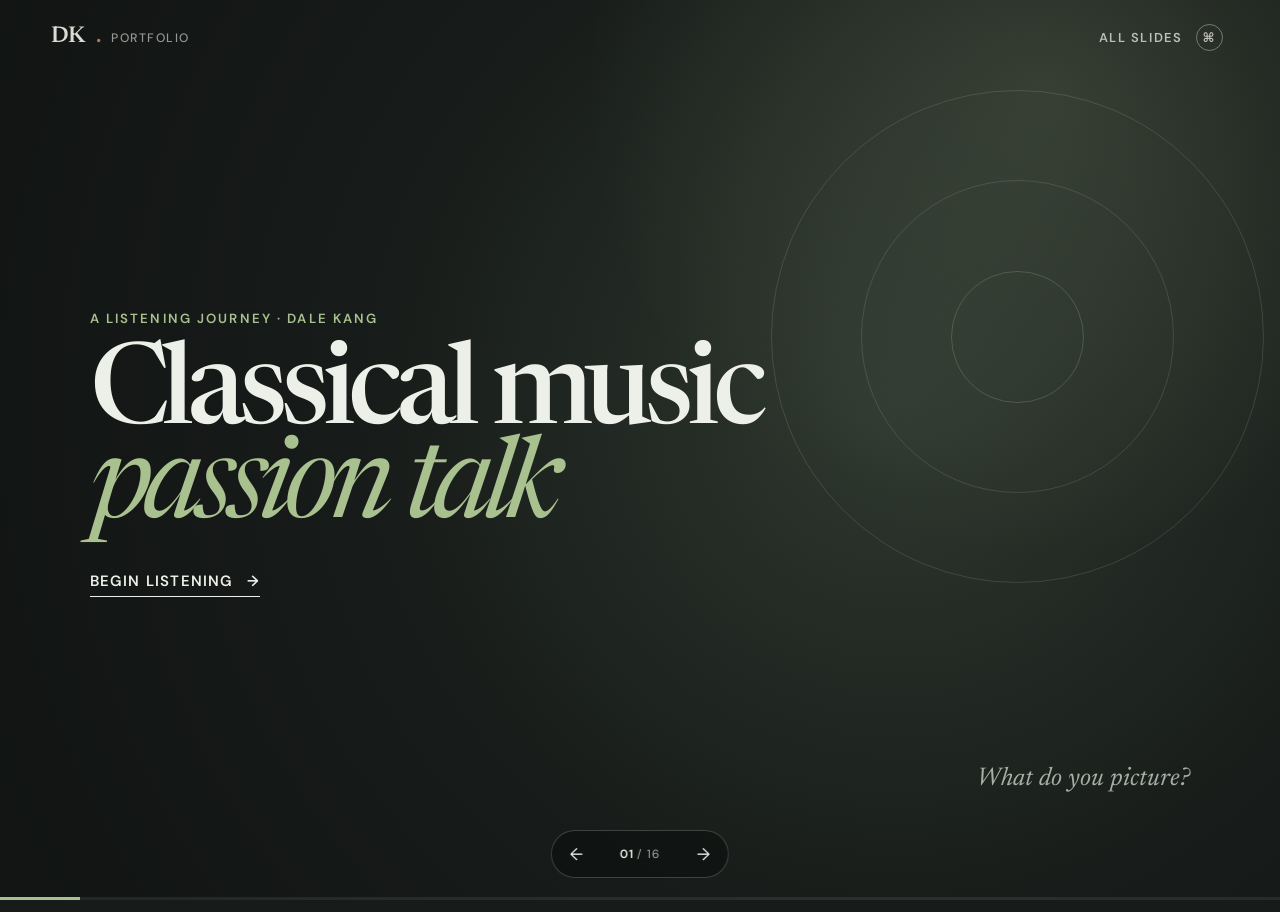
==== commit f35497ca: "updates to music talk and personal website" ====
--- a/classical-music.html
+++ b/classical-music.html
@@ -9,8 +9,8 @@
     <link rel="preconnect" href="https://fonts.googleapis.com" />
     <link rel="preconnect" href="https://fonts.gstatic.com" crossorigin />
     <link href="https://fonts.googleapis.com/css2?family=DM+Sans:wght@400;500;600&family=Newsreader:opsz,wght@6..72,400;6..72,500;6..72,600&display=swap" rel="stylesheet" />
-    <link rel="stylesheet" href="classical-music.css?v=split-activity-20261020" />
-    <script src="classical-music.js?v=split-activity-20261020" defer></script>
+    <link rel="stylesheet" href="classical-music.css?v=larger-type-20261020" />
+    <script src="classical-music.js?v=interstellar-video-20261020" defer></script>
   </head>
   <body>
     <a class="skip-link" href="#slide-1">Skip to presentation</a>
@@ -37,10 +37,10 @@
           <p class="kicker">My connection</p>
           <h2>How I came to love classical music</h2>
         </div>
-        <div class="photo-strip" aria-label="Personal photo placeholders">
-          <div class="photo-placeholder cello"><span>Cello JPG</span></div>
-          <div class="photo-placeholder piano"><span>Piano JPG</span></div>
-          <div class="photo-placeholder memory"><span>Music memory JPG</span></div>
+        <div class="photo-strip" aria-label="Personal music photos">
+          <figure class="personal-photo cello"><img src="classical-music-photos/cello.jpg" alt="Dale performing on cello" /><figcaption>Cello</figcaption></figure>
+          <figure class="personal-photo piano"><img src="classical-music-photos/piano.jpg" alt="Dale performing at the piano" /><figcaption>Piano</figcaption></figure>
+          <figure class="personal-photo memory"><img src="classical-music-photos/music-memory.jpg" alt="Dale performing with an orchestra" /><figcaption>Music memory</figcaption></figure>
         </div>
       </section>
 
@@ -59,7 +59,7 @@
       </section>
 
       <section class="slide era-slide early" id="slide-4" data-label="Early & Medieval" aria-hidden="true">
-        <figure class="era-image"><img src="https://i.ytimg.com/vi/Q2JvIyStzNA/maxresdefault.jpg" alt="Medieval singers and manuscript imagery from the selected performance" /></figure>
+        <figure class="era-image"><img src="https://i.ytimg.com/vi/Q2JvIyStzNA/hqdefault.jpg" alt="Medieval singers and manuscript imagery from the selected performance" /></figure>
         <div class="era-copy">
           <p class="kicker">c. 500–1400</p><h2>Early &amp;<br />Medieval</h2>
           <button class="track" data-video="Q2JvIyStzNA" data-start="12" data-end="42" data-title="Pérotin · Viderunt omnes">
@@ -70,7 +70,7 @@
       </section>
 
       <section class="slide era-slide renaissance" id="slide-5" data-label="Renaissance" aria-hidden="true">
-        <figure class="era-image"><img src="https://i.ytimg.com/vi/Z3FJxDsa-5k/maxresdefault.jpg" alt="Graphical view of the forty vocal lines in Spem in alium" /></figure>
+        <figure class="era-image"><img src="https://i.ytimg.com/vi/Z3FJxDsa-5k/hqdefault.jpg" alt="Graphical view of the forty vocal lines in Spem in alium" /></figure>
         <div class="era-copy">
           <p class="kicker">c. 1400–1600</p><h2>Renaissance</h2>
           <button class="track" data-video="Z3FJxDsa-5k" data-start="16" data-end="88" data-title="Thomas Tallis · Spem in alium">
@@ -95,12 +95,12 @@
         <p class="kicker">Listening break</p>
         <h2>Did you know this about Vivaldi's Four Seasons?</h2>
         <p class="prompt-quote">“Trembling, frozen in the icy snow…”</p>
-        <button class="watch-button track" data-video="Xcpc8VDsv3c" data-start="0" data-end="142" data-title="Vivaldi · Winter"><span>Watch “Winter”</span><b>▶</b></button>
-        <p class="reveal-note">Sonnet + score · story encoded</p>
+        <button class="watch-button track" data-video="Xcpc8VDsv3c" data-start="0" data-end="142" data-title="Vivaldi's Four Seasons"><span>Watch Video</span><b>▶</b></button>
+        <p class="reveal-note">Sonnet + score · A story being told</p>
       </section>
 
       <section class="slide program-slide classical" id="slide-8" data-label="Classical" aria-hidden="true">
-        <div class="composer-portrait"><img src="https://i.ytimg.com/vi/hdWyYn0E4Ys/maxresdefault.jpg" alt="Orchestra performing Beethoven's Ninth Symphony" /></div>
+        <div class="composer-portrait"><img src="https://i.ytimg.com/vi/hdWyYn0E4Ys/hqdefault.jpg" alt="Orchestra performing Beethoven's Ninth Symphony" /></div>
         <div class="program-head"><p class="kicker">1750–1820 · and beyond</p><h2>Classical</h2><p>What everyone thinks of when they think Classical</p></div>
         <div class="program-list">
           <button class="track" data-video="cHlS19g1fkY" data-start="22" data-end="106" data-title="Joseph Haydn · Cello Concerto No. 1 · III"><span class="play">▶</span><span><b>Joseph Haydn</b><i>Cello Concerto No. 1 · III</i></span><small>0:22 - 1:46</small></button>
@@ -120,15 +120,12 @@
 
       <section class="slide listening-activity-slide" id="slide-10" data-label="Listening activity" data-menti-type="Open response" data-menti-question="Describe this piece of music" aria-hidden="true">
         <div class="listening-activity-copy">
-          <p class="kicker">Then listen</p><h2>What do you get out of classical music?</h2>
+          <p class="kicker">Then listen</p><h2>What do you see in the music?</h2>
           <button class="watch-button track" data-video="ZjPvhOfYfts" data-start="4" data-end="96" data-title="Listening activity"><span>Play excerpt</span><b>▶</b></button>
-          <div class="three-words"><span>Place</span><span>Character</span><span>Change</span></div>
-        </div>
-        <aside class="menti-inline" aria-label="Mentimeter join QR code">
-          <p>Need to join the Menti?</p>
-          <a href="https://www.menti.com/" target="_blank" rel="noreferrer" data-menti-join aria-label="Open this Mentimeter activity">
-            <img data-menti-qr src="https://quickchart.io/qr?text=https%3A%2F%2Fwww.menti.com%2F&amp;size=240&amp;format=svg&amp;margin=2&amp;ecLevel=M" alt="QR code for menti.com" referrerpolicy="no-referrer" />
-          </a>
+          <div class="three-words"><span>Image</span><span>Emotion</span><span>Memory</span></div>
+        </div>
+        <aside class="menti-inline" aria-label="Mentimeter presentation">
+          <a class="menti-start-button" href="https://www.mentimeter.com/app/presentation/alb29ttj74bsuygkkjexpbe4a9v7oxj3/present?question=rmd6y6wvsp6g" target="_blank" rel="noopener noreferrer">Start Presentation</a>
         </aside>
       </section>
 
@@ -160,51 +157,47 @@
       <section class="slide program-slide modern" id="slide-13" data-label="Modern" aria-hidden="true">
         <div class="program-head"><p class="kicker">c. 1880–1950</p><h2>Modern</h2><p>Color · fracture · new voices</p></div>
         <div class="program-list dense two-column">
-          <button class="track" data-video="JCTQTp1PdnA" data-start="0" data-end="64" data-title="Debussy · Arabesque No. 1"><span class="play">▶</span><span><b>Debussy</b><i>Arabesque No. 1</i></span><small>0:00 - 1:04</small></button>
-          <button class="track" data-video="_JiKI-SK3t0" data-start="0" data-end="70" data-title="Ravel · Pavane for a Dead Princess"><span class="play">▶</span><span><b>Ravel</b><i>Pavane for a Dead Princess</i></span><small>0:00 - 1:10</small></button>
-          <button class="track" data-video="cAnxgU_45H4" data-start="8" data-end="76" data-title="Barber · Violin Concerto · I"><span class="play">▶</span><span><b>Barber</b><i>Violin Concerto · I</i></span><small>0:08 - 1:16</small></button>
-          <button class="track" data-video="Xs4BIMf8lHk" data-start="0" data-end="68" data-title="Sibelius · Violin Concerto · III"><span class="play">▶</span><span><b>Sibelius</b><i>Violin Concerto · III</i></span><small>0:00 - 1:08</small></button>
-          <button class="track" data-video="re2gQXy9C-M" data-start="0" data-end="70" data-title="Shostakovich · Symphony No. 5 · IV"><span class="play">▶</span><span><b>Shostakovich</b><i>Symphony No. 5 · IV</i></span><small>0:00 - 1:10</small></button>
-          <button class="track" data-video="cH2PH0auTUU" data-start="0" data-end="62" data-title="Gershwin · Rhapsody in Blue"><span class="play">▶</span><span><b>Gershwin</b><i>Rhapsody in Blue</i></span><small>0:00 - 1:02</small></button>
-          <button class="track" data-video="iy8D1gNoZFc" data-start="0" data-end="72" data-title="Copland · Corral Nocturne · Rodeo"><span class="play">▶</span><span><b>Copland</b><i>Corral Nocturne · Rodeo</i></span><small>0:00 - 1:12</small></button>
-        </div>
-        <aside class="fact-stack"><span>Tonal boundaries loosen</span><span>Rhythm · timbre · dissonance as structure</span><span>Many languages · no single path</span></aside>
+          <button class="track" data-video="JCTQTp1PdnA" data-start="0" data-end="64" data-title="Debussy · Arabesque No. 1"><span class="play">▶</span><span><b>Debussy</b><i>Arabesque No. 1</i></span><small>0:00 - 1:20</small></button>
+          <button class="track" data-video="_JiKI-SK3t0" data-start="0" data-end="70" data-title="Ravel · Pavane for a Dead Princess"><span class="play">▶</span><span><b>Ravel</b><i>Pavane for a Dead Princess</i></span><small>0:00 - 1:35</small></button>
+          <button class="track" data-video="uM0NIQB3ZHU" data-start="8" data-end="76" data-title="Barber · Violin Concerto · I"><span class="play">▶</span><span><b>Barber</b><i>Violin Concerto · I</i></span><small>0:02 - 1:15</small></button>
+          <button class="track" data-video="Xs4BIMf8lHk" data-start="0" data-end="68" data-title="Sibelius · Violin Concerto · III"><span class="play">▶</span><span><b>Sibelius</b><i>Violin Concerto · III</i></span><small>0:00 - 1:15</small></button>
+          <button class="track" data-video="re2gQXy9C-M" data-start="0" data-end="70" data-title="Shostakovich · Symphony No. 5 · IV"><span class="play">▶</span><span><b>Shostakovich</b><i>Symphony No. 5 · IV</i></span><small>0:00 - 2:10</small></button>
+          <button class="track" data-video="ynEOo28lsbc" data-start="0" data-end="62" data-title="Gershwin · Rhapsody in Blue"><span class="play">▶</span><span><b>Gershwin</b><i>Rhapsody in Blue</i></span><small>0:00 - 1:14</small></button>
+          <button class="track" data-video="iy8D1gNoZFc" data-start="0" data-end="72" data-title="Copland · Corral Nocturne · Rodeo"><span class="play">▶</span><span><b>Copland</b><i>Corral Nocturne · Rodeo</i></span><small>0:00 - 0:54</small></button>
+        </div>
+        <aside class="fact-stack"><span>Tonal boundaries loosen</span><span>Rhythm · Timbre</span><span>Dissonance as structure</span><span>Many languages</span></aside>
       </section>
 
       <section class="slide program-slide contemporary" id="slide-14" data-label="Contemporary" aria-hidden="true">
         <div class="program-head"><p class="kicker">1950–present</p><h2>Contemporary</h2><p>Story becomes visible</p></div>
         <div class="program-list">
-          <button class="track" data-video="yB-c85V8Zsg" data-start="0" data-end="78" data-title="John Williams · Harry’s Wondrous World"><span class="play">▶</span><span><b>John Williams</b><i>Harry’s Wondrous World</i></span><small>0:00 - 1:18</small></button>
-          <button class="track" data-video="4JZ-o3iAJv4" data-start="0" data-end="88" data-title="Ludwig Göransson · Can You Hear the Music?"><span class="play">▶</span><span><b>Ludwig Göransson</b><i>Can You Hear the Music?</i></span><small>0:00 - 1:28</small></button>
-        </div>
-        <aside class="fact-stack"><span>Pluralism · minimalism · global voices</span><span>Acoustic sound meets film · electronics · new media</span><span>The whole past remains available</span></aside>
+          <button class="track" data-video="yB-c85V8Zsg" data-start="0" data-end="78" data-title="John Williams · Harry’s Wondrous World"><span class="play">▶</span><span><b>John Williams</b><i>Harry’s Wondrous World</i></span><small>0:00 - 0:57</small></button>
+          <button class="track" data-video="4JZ-o3iAJv4" data-start="0" data-end="88" data-title="Ludwig Göransson · Can You Hear the Music?"><span class="play">▶</span><span><b>Ludwig Göransson</b><i>Can You Hear the Music?</i></span><small>0:00 - 1:46</small></button>
+        </div>
+        <aside class="fact-stack"><span>Pluralism · Minimalism</span><span>Orchestral sound in film</span><span>Electronics · New Media</span></aside>
       </section>
 
       <section class="slide interstellar-slide" id="slide-15" data-label="Interstellar" data-menti-type="Audience participation" data-menti-question="Need to join the Menti?" aria-hidden="true">
         <div class="starfield" aria-hidden="true"></div>
         <p class="kicker">Final listening break</p>
         <h2>Interstellar</h2>
-        <button class="watch-button track" data-video="YF1eYbfbH5k" data-start="243" data-end="350" data-title="Hans Zimmer · Cornfield Chase"><span>Listen before the reveal</span><b>▶</b></button>
-        <div class="interstellar-prompts"><span>Scale</span><span>Setting</span><span>Relationship</span><span>Time</span></div>
-        <div class="film-reveal"><b>One page:</b> parent + child <i>→</i> pipe organ <i>→</i> cosmos</div>
-        <aside class="menti-inline" aria-label="Mentimeter join QR code">
-          <p>Need to join the Menti?</p>
-          <a href="https://www.menti.com/" target="_blank" rel="noreferrer" data-menti-join aria-label="Open this Mentimeter activity">
-            <img data-menti-qr src="https://quickchart.io/qr?text=https%3A%2F%2Fwww.menti.com%2F&amp;size=240&amp;format=svg&amp;margin=2&amp;ecLevel=M" alt="QR code for menti.com" referrerpolicy="no-referrer" />
-          </a>
+        <a class="watch-button interstellar-listen" href="https://www.youtube.com/watch?v=UgkvcWx8oXw"><span>Interstellar · Day One</span></a>
+        <div class="interstellar-prompts"><span>Scale</span><span>Setting</span><span>Time</span></div>
+        <aside class="menti-inline" aria-label="Mentimeter presentation">
+          <a class="menti-start-button" href="https://www.mentimeter.com/app/presentation/alb29ttj74bsuygkkjexpbe4a9v7oxj3/present?question=rmd6y6wvsp6g" target="_blank" rel="noopener noreferrer">Start Presentation</a>
         </aside>
       </section>
 
       <section class="slide closing-slide" id="slide-16" data-label="Coda" aria-hidden="true">
         <div class="closing-collage" aria-hidden="true">
-          <img src="https://i.ytimg.com/vi/Q2JvIyStzNA/hqdefault.jpg" alt="" />
-          <img src="https://i.ytimg.com/vi/Z3FJxDsa-5k/hqdefault.jpg" alt="" />
+          <img src="https://i.ytimg.com/vi/mpnwfe9tbfw/hqdefault.jpg" alt="" />
+          <img src="https://i.ytimg.com/vi/Xcpc8VDsv3c/hqdefault.jpg" alt="" />
           <img src="https://i.ytimg.com/vi/WGIdipCoQP8/hqdefault.jpg" alt="" />
-          <img src="https://i.ytimg.com/vi/u30LsgDAcKs/hqdefault.jpg" alt="" />
+          <img src="https://i.ytimg.com/vi/cpAyf0EV5-8/hqdefault.jpg" alt="" />
           <img src="https://i.ytimg.com/vi/_JiKI-SK3t0/hqdefault.jpg" alt="" />
-          <img src="https://i.ytimg.com/vi/4JZ-o3iAJv4/hqdefault.jpg" alt="" />
-        </div>
-        <div class="closing-copy"><p class="kicker">Coda</p><h2>What did<br />you see?</h2><p>Which sound made the clearest picture?</p></div>
+          <img src="https://i.ytimg.com/vi/yB-c85V8Zsg/hqdefault.jpg" alt="" />
+        </div>
+        <div class="closing-copy"><p class="kicker">Coda</p><h2>What did<br />you hear?</h2><p>Which sounds were your favorite?</p></div>
       </section>
     </main>
 
@@ -226,35 +219,5 @@
       <nav class="overview-grid" aria-label="Presentation slides"></nav>
     </dialog>
 
-    <dialog class="menti-dialog" data-menti-dialog>
-      <div class="menti-shell">
-        <div class="menti-top">
-          <p>Live with Mentimeter</p>
-          <button type="button" data-close-menti>Close <span>×</span></button>
-        </div>
-        <div class="menti-stage" data-menti-stage>
-          <div class="menti-mark" aria-hidden="true">M</div>
-          <p class="kicker" data-menti-type>Audience participation</p>
-          <h2 data-menti-question>Join the live conversation</h2>
-          <div class="menti-join">
-            <div><span>Go to</span><a href="https://www.menti.com" target="_blank" rel="noreferrer" data-menti-join>menti.com</a></div>
-            <div><span>Use code</span><button type="button" class="menti-code" data-copy-menti-code>Set join code</button></div>
-          </div>
-          <p class="menti-help" data-menti-help>Presenter: add the participation link and code once, then every interactive break in the talk will use them.</p>
-          <div class="menti-actions">
-            <a class="menti-secondary" href="https://www.mentimeter.com" target="_blank" rel="noreferrer" data-menti-results hidden>Open live results ↗</a>
-            <button class="menti-secondary" type="button" data-menti-settings>Presenter setup</button>
-          </div>
-        </div>
-        <form class="menti-form" data-menti-form hidden>
-          <div><p class="kicker">Presenter setup</p><h2>Connect this talk<br />to your Menti.</h2></div>
-          <label>Join code <input name="code" inputmode="numeric" autocomplete="off" placeholder="1234 5678" /></label>
-          <label>Participation link <input name="joinUrl" type="url" placeholder="https://www.menti.com/al..." /></label>
-          <label>Presenter or results link <input name="resultsUrl" type="url" placeholder="https://www.mentimeter.com/app/presentation/..." /></label>
-          <p>These details stay in this browser. The audience still responds on their own device, as Mentimeter requires.</p>
-          <div class="menti-form-actions"><button type="button" data-cancel-menti-settings>Cancel</button><button type="submit">Save connection</button></div>
-        </form>
-      </div>
-    </dialog>
   </body>
 </html>
--- a/classical-music.css
+++ b/classical-music.css
@@ -13,6 +13,7 @@
 }
 
 * { box-sizing: border-box; }
+html { font-size: clamp(17px, .94vw, 19px); }
 html, body { width: 100%; height: 100%; overflow: hidden; }
 body { margin: 0; color: var(--ink); background: var(--night); font-family: var(--sans); -webkit-font-smoothing: antialiased; }
 button, a { color: inherit; font: inherit; }
@@ -22,27 +23,25 @@
 
 .deck-header { position: fixed; inset: 0 0 auto; z-index: 30; height: 74px; padding: 0 clamp(22px, 4vw, 64px); display: flex; align-items: center; justify-content: space-between; mix-blend-mode: difference; }
 .back-link { display: flex; align-items: baseline; gap: .65rem; font: 600 1.35rem/1 var(--serif); letter-spacing: -.03em; text-decoration: none; }
-.back-link span { color: var(--rose); }.back-link small { color: var(--muted); font: 500 .64rem/1 var(--sans); letter-spacing: .12em; text-transform: uppercase; }
-.contents-button { display: flex; align-items: center; gap: .8rem; border: 0; color: var(--ink); background: none; font-size: .68rem; font-weight: 600; letter-spacing: .12em; text-transform: uppercase; }
+.back-link span { color: var(--rose); }.back-link small { color: var(--muted); font: 500 .72rem/1 var(--sans); letter-spacing: .12em; text-transform: uppercase; }
+.contents-button { display: flex; align-items: center; gap: .8rem; border: 0; color: var(--ink); background: none; font-size: .76rem; font-weight: 600; letter-spacing: .12em; text-transform: uppercase; }
 .contents-button span { width: 27px; height: 27px; display: grid; place-items: center; border: 1px solid rgba(255,255,255,.45); border-radius: 50%; }
 .header-actions { display:flex; align-items:center; gap:1.2rem; }
-.menti-inline { margin-top:clamp(1rem,2.5vh,1.8rem); display:flex; align-items:center; gap:clamp(.8rem,1.4vw,1.2rem); }
-.menti-inline p { max-width:120px; margin:0; color:var(--muted); font:italic 400 clamp(.8rem,1.1vw,1rem)/1.25 var(--serif); }
-.menti-inline a { flex:0 0 auto; border-radius:4px; background:#fff; line-height:0; transition:transform .2s; }
-.menti-inline a:hover,.menti-inline a:focus-visible { transform:scale(1.035); outline:2px solid #ffce00; outline-offset:3px; }
-.menti-inline img { display:block; width:clamp(82px,8vw,112px); aspect-ratio:1; border-radius:4px; background:#fff; }
+.menti-inline { margin-top:clamp(1rem,2.5vh,1.8rem); display:flex; align-items:center; }
+.menti-start-button { display:inline-flex; align-items:center; justify-content:center; min-height:44px; padding:.8rem 1.15rem; border:1px solid #ffce00; border-radius:99px; color:#171b19; background:#ffce00; font-size:.76rem; font-weight:600; letter-spacing:.09em; line-height:1; text-decoration:none; text-transform:uppercase; transition:transform .2s,box-shadow .2s; }
+.menti-start-button:hover,.menti-start-button:focus-visible { transform:translateY(-2px); box-shadow:0 8px 24px rgba(255,206,0,.2); outline:2px solid #fff; outline-offset:3px; }
 
 .deck { position: relative; width: 100%; height: 100%; }
 .slide { --accent: var(--sage); position: absolute; inset: 0; padding: clamp(88px, 9vh, 120px) clamp(26px, 7vw, 112px) clamp(78px, 9vh, 106px); overflow: hidden; display: grid; opacity: 0; visibility: hidden; transform: translateY(14px) scale(.995); transition: opacity .48s ease, transform .48s ease, visibility .48s; background: var(--night); }
 .slide.is-active { opacity: 1; visibility: visible; transform: none; z-index: 2; }
 .slide::after { content: ""; position: absolute; inset: 0; z-index: -1; pointer-events: none; background: radial-gradient(circle at 82% 10%, color-mix(in srgb, var(--accent) 17%, transparent), transparent 35%); }
-.kicker { margin: 0; color: var(--accent); font-size: clamp(.61rem, .8vw, .76rem); font-weight: 600; letter-spacing: .19em; text-transform: uppercase; }
+.kicker { margin: 0; color: var(--accent); font-size: clamp(.78rem, .92vw, .94rem); font-weight: 600; letter-spacing: .16em; text-transform: uppercase; }
 h1, h2 { margin: 0; font: 500 clamp(4rem, 8.8vw, 9.4rem)/.83 var(--serif); letter-spacing: -.064em; }
 h1 em, h2 em { color: var(--accent); font-weight: 400; }
 
 .title-slide { align-items: center; background: radial-gradient(circle at 70% 45%, #2e382f 0, #171b19 52%, #111412 100%); }
 .title-lockup { z-index: 2; }.title-lockup .kicker { margin-bottom: 1.4rem; }.title-slide h1 { max-width: 1050px; }
-.start-button { margin-top: 2rem; padding: 0 0 .3rem; border: 0; border-bottom: 1px solid currentColor; background: none; font-size: .78rem; font-weight: 600; letter-spacing: .08em; text-transform: uppercase; }
+.start-button { margin-top: 2rem; padding: 0 0 .3rem; border: 0; border-bottom: 1px solid currentColor; background: none; font-size: .88rem; font-weight: 600; letter-spacing: .08em; text-transform: uppercase; }
 .start-button span { display: inline-block; margin-left: .5rem; transition: transform .2s; }.start-button:hover span { transform: translateX(5px); }
 .opening-question { position: absolute; right: 7vw; bottom: 12vh; margin: 0; color: var(--muted); font: italic 400 clamp(1rem, 2vw, 1.6rem) var(--serif); }
 .ambient-rings { position: absolute; right: -3vw; top: 4vh; width: min(47vw, 680px); aspect-ratio: 1; animation: drift 16s ease-in-out infinite; }
@@ -50,68 +49,53 @@
 
 .personal-slide { grid-template-columns: .7fr 1.3fr; gap: 5vw; align-items: center; --accent: var(--rose); background: #211c1b; }
 .personal-slide h2 { margin-top: 1rem; font-size: clamp(4rem, 7vw, 7.2rem); }.photo-strip { height: min(70vh, 660px); display: grid; grid-template-columns: 1fr 1fr; gap: 14px; transform: rotate(1deg); }
-.photo-placeholder { position: relative; overflow: hidden; display: grid; place-items: center; min-height: 180px; border: 1px dashed rgba(255,255,255,.28); background: linear-gradient(135deg, rgba(201,133,118,.2), rgba(255,255,255,.04)); }
-.photo-placeholder::before { content: ""; width: 34%; aspect-ratio: .65; border-radius: 48% 48% 40% 40%; background: rgba(255,255,255,.08); box-shadow: 0 10vh 0 4vh rgba(255,255,255,.05); }
-.photo-placeholder span { position: absolute; inset: auto auto 1rem 1rem; color: #d0c0bb; font-size: .65rem; letter-spacing: .13em; text-transform: uppercase; }.photo-placeholder:first-child { grid-row: 1 / 3; }.photo-placeholder:nth-child(2) { transform: rotate(-2deg); }.photo-placeholder:nth-child(3) { transform: rotate(2deg); }
+.personal-photo { position: relative; overflow: hidden; min-height: 180px; margin: 0; border: 1px solid rgba(255,255,255,.18); background: #151312; box-shadow: 0 18px 44px rgba(0,0,0,.28); }
+.personal-photo::after { content: ""; position: absolute; inset: 55% 0 0; background: linear-gradient(transparent,rgba(8,7,7,.72)); pointer-events: none; }
+.personal-photo img { width: 100%; height: 100%; object-fit: cover; }
+.personal-photo.cello img { object-position: 52% center; }.personal-photo.piano img { object-position: 58% center; }.personal-photo.memory img { object-position: center 45%; }
+.personal-photo figcaption { position: absolute; z-index: 1; inset: auto auto 1rem 1rem; color: #f1eae5; font-size: .82rem; letter-spacing: .11em; text-transform: uppercase; }.personal-photo:first-child { grid-row: 1 / 3; }.personal-photo:nth-child(2) { transform: rotate(-2deg); }.personal-photo:nth-child(3) { transform: rotate(2deg); }
 
 .map-slide { align-content: center; --accent: var(--amber); background: #1e211c; }.map-slide h2 { max-width: 1000px; font-size: clamp(3.6rem, 7.2vw, 7.5rem); }.map-slide .kicker { margin-bottom: 1.2rem; }
 .era-map { list-style: none; margin: clamp(2rem, 6vh, 5rem) 0 0; padding: 0; display: grid; grid-template-columns: repeat(7, 1fr); border-top: 1px solid rgba(255,255,255,.24); }
 .era-map li { position: relative; padding: 1.2rem .8rem 0 0; }.era-map li::before { content: ""; position: absolute; top: -5px; left: 0; width: 9px; height: 9px; border-radius: 50%; background: #5b625c; }.era-map .focus::before { background: var(--amber); box-shadow: 0 0 0 7px rgba(223,168,92,.13); }
-.era-map b, .era-map span, .era-map small { display: block; }.era-map b { color: #747d76; font-size: .58rem; }.era-map span { margin-top: .35rem; font: 500 clamp(.9rem, 1.45vw, 1.3rem) var(--serif); }.era-map small { color: var(--muted); font-size: .58rem; }
+.era-map b, .era-map span, .era-map small { display: block; }.era-map b { color: #8b948d; font-size: .76rem; }.era-map span { margin-top: .35rem; font: 500 clamp(1.05rem, 1.58vw, 1.46rem) var(--serif); }.era-map small { color: var(--muted); font-size: .76rem; }
 
 .era-slide { grid-template-columns: 1.08fr .92fr; padding: 0; --accent: #d6ba7c; }.era-image { position: relative; margin: 0; min-height: 100vh; overflow: hidden; }.era-image::after { content:""; position:absolute; inset:0; background:linear-gradient(90deg, transparent 55%, rgba(23,27,25,.92)); }.era-image img { width: 100%; height: 100%; object-fit: cover; filter: sepia(.35) saturate(.7) contrast(.95); transform: scale(1.03); animation: slowZoom 16s ease-in-out infinite alternate; }
 .era-copy { align-self: center; padding: 7vh 7vw 7vh 2vw; }.era-copy h2 { margin: .9rem 0 3rem; font-size: clamp(4.4rem, 7.7vw, 8.2rem); }.renaissance { --accent: #b7a0bc; background: #1d191f; }.renaissance .era-image img { filter: saturate(.55) hue-rotate(15deg) brightness(.7); }
 .margin-note { margin: 2.2rem 0 0; padding-left: 1rem; border-left: 2px solid var(--accent); color: var(--muted); font: italic 400 clamp(.9rem, 1.25vw, 1.1rem)/1.55 var(--serif); }
 
 .track { width: 100%; min-width: 0; display: grid; grid-template-columns: 38px minmax(0, 1fr) auto; align-items: center; gap: .8rem; padding: .75rem 0; border: 0; border-top: 1px solid rgba(255,255,255,.16); text-align: left; background: transparent; transition: color .2s, padding .2s, opacity .2s; }
-.track:last-child { border-bottom: 1px solid rgba(255,255,255,.16); }.track:hover, .track:focus-visible { padding-left: .55rem; color: var(--accent); outline: none; }.track .play { width: 31px; height: 31px; display: grid; place-items: center; border: 1px solid currentColor; border-radius: 50%; font-size: .55rem; }.track b, .track i { display: block; }.track b { font: 500 clamp(1rem, 1.6vw, 1.45rem)/1.1 var(--serif); }.track i { margin-top: .18rem; color: var(--muted); font-size: clamp(.63rem, .75vw, .76rem); font-style: normal; }.track small { color: var(--muted); font-size: .57rem; letter-spacing: .05em; }
+.track:last-child { border-bottom: 1px solid rgba(255,255,255,.16); }.track:hover, .track:focus-visible { padding-left: .55rem; color: var(--accent); outline: none; }.track .play { width: 34px; height: 34px; display: grid; place-items: center; border: 1px solid currentColor; border-radius: 50%; font-size: .7rem; }.track b, .track i { display: block; }.track b { font: 500 clamp(1.08rem, 1.7vw, 1.55rem)/1.1 var(--serif); }.track i { margin-top: .2rem; color: var(--muted); font-size: clamp(.82rem, .9vw, .95rem); font-style: normal; }.track small { color: var(--muted); font-size: .78rem; letter-spacing: .035em; }
 
 .program-slide { grid-template-columns: .58fr 1.1fr .42fr; align-items: center; gap: clamp(1.3rem, 4vw, 4rem); }.program-head h2 { margin: .8rem 0 1.3rem; font-size: clamp(4.2rem, 8vw, 8.7rem); }.program-head > p:last-child { max-width: 180px; margin: 0; color: var(--muted); font: italic 400 1.05rem var(--serif); }
-.program-list { min-width: 0; }.program-list.dense .track { padding-top: .48rem; padding-bottom: .48rem; }.program-list.dense .track b { font-size: clamp(.92rem, 1.3vw, 1.2rem); }.fact-stack { display: flex; flex-direction: column; align-items: flex-start; gap: 1rem; }.fact-stack span { padding: .45rem .68rem; border-left: 2px solid var(--accent); color: #c4cbc4; font-size: clamp(.58rem, .7vw, .7rem); line-height: 1.35; }
+.program-list { min-width: 0; }.program-list.dense .track { padding-top: .44rem; padding-bottom: .44rem; }.program-list.dense .track b { font-size: clamp(1rem, 1.38vw, 1.3rem); }.fact-stack { display: flex; flex-direction: column; align-items: flex-start; gap: 1rem; }.fact-stack span { padding: .5rem .72rem; border-left: 2px solid var(--accent); color: #d0d5ce; font-size: clamp(.76rem, .86vw, .9rem); line-height: 1.4; }
 .baroque { --accent: #d5a75e; background: #231c16; }.classical { --accent: #9eb98b; background: #192019; }.romantic { --accent: #ca7c72; background: #23191b; }.modern { --accent: #7fa7b5; background: #141d20; }.contemporary { --accent: #d6b260; background: #1c1a17; }
 .composer-portrait { position: absolute; inset: 0 auto 0 0; width: 36%; opacity: .17; overflow: hidden; }.composer-portrait::after { content:""; position:absolute; inset:0; background:linear-gradient(90deg, transparent, #192019); }.composer-portrait img { width:100%; height:100%; object-fit:cover; filter:grayscale(1); }
 
 .break-slide { align-content: center; justify-items: start; }.break-slide h2 { max-width: 980px; margin: 1.2rem 0; font-size: clamp(4.2rem, 9vw, 9.2rem); }.vivaldi { --accent: #9ec4cf; background: linear-gradient(135deg,#172126,#1a1d1f); }.prompt-quote { max-width: 560px; margin: 1rem 0 2rem; color: #c6d4d7; font: italic 400 clamp(1.1rem, 2.1vw, 1.75rem) var(--serif); }
-.watch-button { width: auto; display: inline-flex; grid-template-columns: none; gap: 2rem; justify-content: space-between; padding: .8rem 1rem; border: 1px solid rgba(255,255,255,.45); border-radius: 99px; background: rgba(255,255,255,.04); font-size: .7rem; font-weight: 600; letter-spacing: .08em; text-transform: uppercase; }.watch-button:hover, .watch-button:focus-visible { padding-left: 1.25rem; padding-right: 1.25rem; }.watch-button:last-child { border-bottom: 1px solid rgba(255,255,255,.45); }
-.reveal-note { margin: 2rem 0 0; color: var(--muted); font-size: .67rem; letter-spacing: .13em; text-transform: uppercase; }.weather-lines { position:absolute; right:-8vw; top:10vh; width:55vw; height:75vh; opacity:.22; background:repeating-linear-gradient(115deg,transparent 0 21px,#a9d5df 22px 23px,transparent 24px 42px); transform:skewX(-10deg); animation: rain 8s linear infinite; }
+.watch-button { width: auto; display: inline-flex; grid-template-columns: none; gap: 2rem; justify-content: space-between; padding:.9rem 1.1rem; border: 1px solid rgba(255,255,255,.45); border-radius: 99px; background: rgba(255,255,255,.04); font-size: .82rem; font-weight: 600; letter-spacing: .07em; text-decoration:none; text-transform: uppercase; transition:color .2s,padding .2s,opacity .2s; }.watch-button:hover, .watch-button:focus-visible { padding-left: 1.25rem; padding-right: 1.25rem; }.watch-button:last-child { border-bottom: 1px solid rgba(255,255,255,.45); }
+.reveal-note { margin: 2rem 0 0; color: var(--muted); font-size: .78rem; letter-spacing: .12em; text-transform: uppercase; }.weather-lines { position:absolute; right:-8vw; top:10vh; width:55vw; height:75vh; opacity:.22; background:repeating-linear-gradient(115deg,transparent 0 21px,#a9d5df 22px 23px,transparent 24px 42px); transform:skewX(-10deg); animation: rain 8s linear infinite; }
 
-.film-scene-slide { --accent:#d7ae67; align-items:center; background:linear-gradient(90deg,rgba(17,16,14,.96) 0%,rgba(17,16,14,.75) 48%,rgba(17,16,14,.28) 100%),url("https://i.ytimg.com/vi/pxgZcMGmkkI/maxresdefault.jpg") center/cover; }.film-scene-copy{width:min(720px,62vw)}.film-scene-copy h2{margin:1rem 0;font-size:clamp(5rem,9vw,9.5rem)}.film-scene-copy .watch-button{width:min(520px,100%)}.subtitle { margin: 0 0 1.7rem; color:#bcb8ae; font:italic 400 1rem var(--serif); }
+.film-scene-slide { --accent:#d7ae67; align-items:center; background:linear-gradient(90deg,rgba(17,16,14,.96) 0%,rgba(17,16,14,.75) 48%,rgba(17,16,14,.28) 100%),url("https://i.ytimg.com/vi/pxgZcMGmkkI/hqdefault.jpg") center/cover; }.film-scene-copy{width:min(720px,62vw)}.film-scene-copy h2{margin:1rem 0;font-size:clamp(5rem,9vw,9.5rem)}.film-scene-copy .watch-button{width:min(520px,100%)}.subtitle { margin: 0 0 1.7rem; color:#c9c5bc; font:italic 400 1.12rem var(--serif); }
 .listening-activity-slide { --accent:#a0b893; grid-template-columns:minmax(0,1fr) auto; gap:clamp(2rem,7vw,8rem); align-items:center; background:radial-gradient(circle at 82% 35%,#28342a 0,#1b211c 42%,#141816 100%); }.listening-activity-copy{min-width:0}.listening-activity-copy h2{max-width:920px;margin:1rem 0 2rem;font-size:clamp(4rem,7.4vw,8rem)}.listening-activity-copy .watch-button{width:min(640px,100%)}.listening-activity-slide>.menti-inline{flex-direction:column;align-items:flex-start;margin:0}.three-words { margin-top: 2.5rem; display:flex; gap:1rem; flex-wrap:wrap; }.three-words span { padding:.45rem .75rem; border-bottom:1px solid var(--sage); font:500 1.15rem var(--serif); }
 
 .voice-slide { --accent:#d5aa78; grid-template-columns:.8fr 1.2fr; gap:8vw; align-items:center; background:linear-gradient(120deg,#1b1715,#1c2220); }.voice-copy h2 { margin:1rem 0 2rem; font-size:clamp(4rem,7.3vw,7.6rem); }.voice-phrases { display:grid; grid-template-columns:1fr 1fr; gap:clamp(1.2rem,4vh,2.8rem) 3vw; }.voice-phrases span { display:flex; align-items:center; gap:1rem; color:#c7c9c2; font:400 clamp(1rem,1.8vw,1.55rem) var(--serif); }.voice-phrases b { width:55px; color:var(--accent); font:400 clamp(1.8rem,3vw,3rem) var(--serif); }
 
-.interstellar-slide { --accent:#e1bd72; align-content:center; grid-template-columns:minmax(0,1fr) auto; column-gap:clamp(2rem,6vw,7rem); background:radial-gradient(circle at 78% 42%,#2a3433 0,#161a19 35%,#090b0b 80%); }.interstellar-slide>.kicker,.interstellar-slide>h2,.interstellar-slide>.watch-button,.interstellar-prompts{grid-column:1}.interstellar-slide h2 { margin:1rem 0 2rem; font-size:clamp(4.5rem,9vw,9.5rem); }.interstellar-prompts { margin-top:2.5rem; display:flex; gap:2rem; color:#aeb8b4; font-size:.65rem; letter-spacing:.15em; text-transform:uppercase; }.interstellar-slide>.menti-inline{grid-column:2;grid-row:1/5;align-self:center;justify-self:end;flex-direction:column;align-items:flex-start;margin:0}.film-reveal { position:absolute; right:7vw; bottom:13vh; max-width:420px; padding-top:1rem; border-top:1px solid rgba(255,255,255,.24); color:#b6bcb8; font:400 clamp(.85rem,1.25vw,1.05rem) var(--serif); }.film-reveal b{color:var(--ink);}.film-reveal i{padding:0 .5rem;color:var(--accent);font-style:normal;}.starfield{position:absolute;inset:0;opacity:.34;background-image:radial-gradient(circle,#fff 0 1px,transparent 1.4px),radial-gradient(circle,#e6c778 0 1px,transparent 1.3px);background-size:83px 83px,127px 127px;background-position:0 0,31px 44px;animation:stars 24s linear infinite;}
+.interstellar-slide { --accent:#e1bd72; align-content:center; grid-template-columns:minmax(0,1fr) auto; column-gap:clamp(2rem,6vw,7rem); background:radial-gradient(circle at 78% 42%,#2a3433 0,#161a19 35%,#090b0b 80%); }.interstellar-slide>.kicker,.interstellar-slide>h2,.interstellar-slide>.watch-button,.interstellar-prompts{grid-column:1}.interstellar-slide h2 { margin:1rem 0 2rem; font-size:clamp(4.5rem,9vw,9.5rem); }.interstellar-slide>.watch-button{width:clamp(260px,22vw,340px);justify-self:start;gap:1rem}.interstellar-prompts { margin-top:2.5rem; display:flex; gap:2rem; color:#bcc5c0; font-size:.78rem; letter-spacing:.13em; text-transform:uppercase; }.interstellar-slide>.menti-inline{grid-column:2;grid-row:1/5;align-self:center;justify-self:end;flex-direction:column;align-items:flex-start;margin:0}.starfield{position:absolute;inset:0;opacity:.34;background-image:radial-gradient(circle,#fff 0 1px,transparent 1.4px),radial-gradient(circle,#e6c778 0 1px,transparent 1.3px);background-size:83px 83px,127px 127px;background-position:0 0,31px 44px;animation:stars 24s linear infinite;}
 
 .closing-slide { --accent:#d8b46e; place-items:center; background:#121513; }.closing-collage { position:absolute; inset:8vh 5vw 10vh; display:grid; grid-template-columns:repeat(3,1fr); grid-template-rows:1fr 1fr; gap:10px; opacity:.29; transform:rotate(-1deg) scale(1.04); }.closing-collage img{width:100%;height:100%;object-fit:cover;filter:grayscale(.6) saturate(.65);}.closing-copy{z-index:2;text-align:center;text-shadow:0 3px 24px #0b0d0c;}.closing-copy h2{margin:1rem 0;font-size:clamp(5rem,10vw,10.5rem);}.closing-copy>p:last-child{color:#d3d6cf;font:italic 400 clamp(1rem,2vw,1.5rem) var(--serif);}
 
-.deck-controls { position:fixed; z-index:30; left:50%; bottom:22px; transform:translateX(-50%); display:flex; align-items:center; gap:.8rem; padding:.34rem .45rem; border:1px solid rgba(255,255,255,.2); border-radius:99px; background:rgba(13,16,14,.6); backdrop-filter:blur(12px); }.deck-controls button{width:31px;height:31px;border:0;border-radius:50%;background:transparent;}.deck-controls button:hover{background:rgba(255,255,255,.12);}.deck-controls>span{min-width:58px;text-align:center;color:#8f9790;font-size:.58rem;letter-spacing:.08em;}.deck-controls b{color:var(--ink);font-weight:600;}.progress{position:fixed;z-index:30;left:0;bottom:0;width:100%;height:3px;background:rgba(255,255,255,.08);}.progress span{display:block;width:6.25%;height:100%;background:var(--sage);transition:width .35s ease;}
+.deck-controls { position:fixed; z-index:30; left:50%; bottom:22px; transform:translateX(-50%); display:flex; align-items:center; gap:.8rem; padding:.34rem .45rem; border:1px solid rgba(255,255,255,.2); border-radius:99px; background:rgba(13,16,14,.6); backdrop-filter:blur(12px); }.deck-controls button{width:34px;height:34px;border:0;border-radius:50%;background:transparent;font-size:1rem;}.deck-controls button:hover{background:rgba(255,255,255,.12);}.deck-controls>span{min-width:66px;text-align:center;color:#a5ada6;font-size:.7rem;letter-spacing:.07em;}.deck-controls b{color:var(--ink);font-weight:600;}.progress{position:fixed;z-index:30;left:0;bottom:0;width:100%;height:3px;background:rgba(255,255,255,.08);}.progress span{display:block;width:6.25%;height:100%;background:var(--sage);transition:width .35s ease;}
 
-dialog { color:var(--ink); }.media-dialog,.overview{width:100%;max-width:none;height:100%;max-height:none;margin:0;padding:0;border:0;background:rgba(10,12,11,.96);}.media-dialog::backdrop,.overview::backdrop{background:#080908;}.media-dialog[open]{display:grid;grid-template-rows:auto 1fr auto;}.media-top,.media-bottom{padding:1rem clamp(20px,4vw,58px);display:flex;align-items:center;justify-content:space-between;}.media-top p{margin:0;font:500 clamp(1rem,2vw,1.4rem) var(--serif);}.media-top button,.overview-head button{border:0;background:none;font-size:.68rem;text-transform:uppercase;letter-spacing:.12em;}.media-top button span{font-size:1.2rem;margin-left:.5rem;}.video-frame{width:min(1120px,92vw);aspect-ratio:16/9;align-self:center;justify-self:center;background:#000;box-shadow:0 22px 80px rgba(0,0,0,.45);}.video-frame iframe{width:100%;height:100%;border:0;}.media-bottom{color:var(--muted);font-size:.65rem;}.media-bottom a{color:var(--ink);text-underline-offset:4px;}
-.overview[open]{display:block;padding:clamp(26px,5vw,70px);overflow:auto;}.overview-head{display:flex;justify-content:space-between;align-items:center;margin-bottom:2rem;padding-bottom:1rem;border-bottom:1px solid rgba(255,255,255,.2);}.overview-head p{margin:0;font:500 clamp(2rem,4vw,4rem) var(--serif);}.overview-grid{display:grid;grid-template-columns:repeat(4,1fr);gap:1px;background:rgba(255,255,255,.14);}.overview-grid button{min-height:130px;padding:1.3rem;border:0;text-align:left;background:#171b19;transition:background .2s;}.overview-grid button:hover{background:#252c27;}.overview-grid b,.overview-grid span{display:block;}.overview-grid b{color:var(--sage);font-size:.6rem;letter-spacing:.1em;}.overview-grid span{margin-top:1rem;font:500 clamp(1rem,1.7vw,1.45rem) var(--serif);}
-
-.menti-dialog { width:min(1080px,92vw); max-width:none; padding:0; border:1px solid rgba(255,255,255,.18); border-radius:8px; color:var(--ink); background:#181b19; box-shadow:0 30px 100px rgba(0,0,0,.6); }
-.menti-dialog::backdrop { background:rgba(5,7,6,.82); backdrop-filter:blur(8px); }
-.menti-shell { min-height:min(680px,86vh); display:grid; grid-template-rows:auto 1fr; }
-.menti-top { padding:1rem 1.25rem; display:flex; justify-content:space-between; align-items:center; border-bottom:1px solid rgba(255,255,255,.14); }
-.menti-top p { margin:0; font-size:.63rem; font-weight:600; letter-spacing:.14em; text-transform:uppercase; }
-.menti-top button { border:0; background:none; font-size:.65rem; letter-spacing:.1em; text-transform:uppercase; }.menti-top button span{margin-left:.4rem;font-size:1.1rem;}
-.menti-stage { position:relative; padding:clamp(2rem,5vw,5rem); align-self:center; }
-.menti-stage h2 { max-width:850px; margin:1rem 0 2.2rem; font-size:clamp(2.8rem,6.3vw,6.8rem); line-height:.91; }
-.menti-mark { position:absolute; right:5vw; top:4vw; width:54px; height:54px; display:grid; place-items:center; border-radius:16px 16px 16px 3px; color:#171b19; background:#ffce00; font-weight:600; font-size:1.35rem; transform:rotate(5deg); }
-.menti-join { display:flex; gap:clamp(2rem,7vw,7rem); padding:1.4rem 0; border-top:1px solid rgba(255,255,255,.2); border-bottom:1px solid rgba(255,255,255,.2); }
-.menti-join>div { display:flex; flex-direction:column; gap:.35rem; }.menti-join span{color:var(--muted);font-size:.57rem;letter-spacing:.14em;text-transform:uppercase;}.menti-join a,.menti-code{padding:0;border:0;color:var(--ink);background:none;font:500 clamp(1.5rem,3vw,2.7rem) var(--serif);text-decoration:none;}.menti-code:not(:disabled){text-decoration:underline;text-decoration-thickness:1px;text-underline-offset:5px;}.menti-code:disabled{cursor:default;}
-.menti-help { max-width:620px; margin:1.1rem 0; color:var(--muted); font-size:.69rem; line-height:1.55; }
-.menti-actions { display:flex; gap:.8rem; flex-wrap:wrap; }.menti-actions a,.menti-actions button,.menti-form-actions button{padding:.72rem 1rem;border:1px solid rgba(255,255,255,.34);border-radius:99px;text-decoration:none;background:transparent;font-size:.62rem;font-weight:600;letter-spacing:.08em;text-transform:uppercase;}.menti-actions .menti-primary{border-color:#ffce00;color:#161916;background:#ffce00;}
-.menti-form { align-self:center; padding:clamp(2rem,5vw,5rem); display:grid; grid-template-columns:1fr 1fr; gap:1.1rem 3rem; }.menti-form[hidden],.menti-stage[hidden]{display:none;}.menti-form>div:first-child{grid-row:span 3;}.menti-form h2{margin:1rem 0 0;font-size:clamp(2.8rem,5vw,5.3rem);}.menti-form label{display:flex;flex-direction:column;gap:.45rem;color:var(--muted);font-size:.58rem;font-weight:600;letter-spacing:.12em;text-transform:uppercase;}.menti-form input{width:100%;padding:.8rem 0;border:0;border-bottom:1px solid rgba(255,255,255,.35);border-radius:0;color:var(--ink);background:none;font:400 1rem var(--sans);outline:none;}.menti-form input:focus{border-color:#ffce00;}.menti-form>p{grid-column:2;margin:.3rem 0;color:var(--muted);font-size:.68rem;line-height:1.55;}.menti-form-actions{grid-column:2;display:flex;justify-content:flex-end;gap:.7rem;}.menti-form-actions button[type="submit"]{border-color:#ffce00;color:#171b19;background:#ffce00;}
-
-.film-reveal strong{color:var(--ink);}.film-reveal em{padding:0 .5rem;color:var(--accent);font-style:normal;}
+dialog { color:var(--ink); }.media-dialog,.overview{width:100%;max-width:none;height:100%;max-height:none;margin:0;padding:0;border:0;background:rgba(10,12,11,.96);}.media-dialog::backdrop,.overview::backdrop{background:#080908;}.media-dialog[open]{display:grid;grid-template-rows:auto 1fr auto;}.media-top,.media-bottom{padding:1rem clamp(20px,4vw,58px);display:flex;align-items:center;justify-content:space-between;}.media-top p{margin:0;font:500 clamp(1.1rem,2vw,1.55rem) var(--serif);}.media-top button,.overview-head button{border:0;background:none;font-size:.78rem;text-transform:uppercase;letter-spacing:.11em;}.media-top button span{font-size:1.3rem;margin-left:.5rem;}.video-frame{width:min(1120px,92vw);aspect-ratio:16/9;align-self:center;justify-self:center;background:#000;box-shadow:0 22px 80px rgba(0,0,0,.45);}.video-frame iframe{width:100%;height:100%;border:0;}.media-bottom{color:var(--muted);font-size:.76rem;}.media-bottom a{color:var(--ink);text-underline-offset:4px;}
+.overview[open]{display:block;padding:clamp(26px,5vw,70px);overflow:auto;}.overview-head{display:flex;justify-content:space-between;align-items:center;margin-bottom:2rem;padding-bottom:1rem;border-bottom:1px solid rgba(255,255,255,.2);}.overview-head p{margin:0;font:500 clamp(2rem,4vw,4rem) var(--serif);}.overview-grid{display:grid;grid-template-columns:repeat(4,1fr);gap:1px;background:rgba(255,255,255,.14);}.overview-grid button{min-height:130px;padding:1.3rem;border:0;text-align:left;background:#171b19;transition:background .2s;}.overview-grid button:hover{background:#252c27;}.overview-grid b,.overview-grid span{display:block;}.overview-grid b{color:var(--sage);font-size:.72rem;letter-spacing:.1em;}.overview-grid span{margin-top:1rem;font:500 clamp(1.1rem,1.8vw,1.58rem) var(--serif);}
 
 @keyframes drift{50%{transform:translate(-2vw,2vh) rotate(7deg)}}@keyframes slowZoom{to{transform:scale(1.1)}}@keyframes rain{to{background-position:0 84px}}@keyframes stars{to{background-position:83px 83px,158px 171px}}
 
 @media (max-width:900px){
-  .program-slide{grid-template-columns:.65fr 1.35fr;align-items:center}.program-head{align-self:start;margin-top:7vh}.fact-stack{position:absolute;right:4vw;bottom:9vh;flex-direction:row;}.program-list{grid-column:2;grid-row:1}.program-list.two-column{display:block}.composer-portrait{display:none}.era-slide{grid-template-columns:1fr}.era-image{position:absolute;inset:0;opacity:.28}.era-image::after{background:rgba(23,27,25,.55)}.era-copy{z-index:2;padding:14vh 8vw}.personal-slide{grid-template-columns:1fr}.personal-slide .slide-heading{position:absolute;z-index:2;left:7vw;top:13vh;text-shadow:0 3px 15px #181716}.photo-strip{margin-left:28vw;opacity:.55}.listening-activity-slide{gap:3vw}.voice-slide{gap:4vw}.overview-grid{grid-template-columns:repeat(3,1fr)}.menti-form{grid-template-columns:1fr}.menti-form>div:first-child{grid-row:auto}.menti-form>p,.menti-form-actions{grid-column:1}
+  .program-slide{grid-template-columns:.65fr 1.35fr;align-items:center}.program-head{align-self:start;margin-top:7vh}.fact-stack{position:absolute;right:4vw;bottom:9vh;flex-direction:row;}.program-list{grid-column:2;grid-row:1}.program-list.two-column{display:block}.composer-portrait{display:none}.era-slide{grid-template-columns:1fr}.era-image{position:absolute;inset:0;opacity:.28}.era-image::after{background:rgba(23,27,25,.55)}.era-copy{z-index:2;padding:14vh 8vw}.personal-slide{grid-template-columns:1fr}.personal-slide .slide-heading{position:absolute;z-index:2;left:7vw;top:13vh;text-shadow:0 3px 15px #181716}.photo-strip{margin-left:28vw;opacity:.55}.listening-activity-slide{gap:3vw}.voice-slide{gap:4vw}.overview-grid{grid-template-columns:repeat(3,1fr)}
 }
 @media (max-width:680px){
-  .deck-header{height:60px}.back-link small,.contents-button{display:none}.header-actions{gap:.5rem}.slide{padding:80px 20px 70px}.slide h1,.slide h2{line-height:.9}.opening-question{right:20px}.personal-slide{padding:0}.personal-slide .slide-heading{left:20px}.photo-strip{height:72vh;margin:18vh 14px 0;grid-template-columns:1fr 1fr}.era-map{grid-template-columns:1fr 1fr}.era-map li{padding:.65rem 0}.map-slide{overflow:auto;align-content:start}.program-slide{display:block;overflow:auto;padding-top:82px}.program-head{margin:0 0 1.4rem}.program-head h2{font-size:3.9rem}.program-head>p:last-child{display:none}.program-list{padding-bottom:6rem}.track{grid-template-columns:33px minmax(0,1fr) auto}.fact-stack{display:none}.film-scene-copy{width:auto}.film-scene-copy h2{font-size:4.4rem}.listening-activity-slide{display:block;overflow:auto;padding-top:92px}.listening-activity-copy h2{font-size:4.3rem}.listening-activity-slide>.menti-inline{margin-top:2rem;flex-direction:row;align-items:center}.voice-slide{display:block;overflow:auto}.voice-copy h2{font-size:4.2rem}.voice-phrases{margin-top:3rem}.film-reveal{position:static;margin-top:2rem;flex-wrap:wrap}.interstellar-slide{display:block;overflow:auto;padding-top:92px}.interstellar-slide>.menti-inline{margin-top:2rem;flex-direction:row;align-items:center}.interstellar-prompts{gap:1rem;flex-wrap:wrap}.overview-grid{grid-template-columns:1fr 1fr}.media-bottom span{display:none}.video-frame{width:100vw}.closing-collage{grid-template-columns:1fr 1fr}.closing-collage img:nth-child(n+5){display:none}.menti-dialog{width:96vw}.menti-shell{min-height:88vh}.menti-stage,.menti-form{padding:1.5rem}.menti-stage h2{font-size:2.8rem;margin-right:2rem}.menti-mark{width:40px;height:40px;right:1.5rem;top:1.5rem}.menti-join{flex-direction:column;gap:1.1rem}.menti-actions{flex-direction:column}.menti-actions a,.menti-actions button{text-align:center}.menti-form{overflow:auto}.menti-form h2{font-size:2.8rem}.menti-form-actions{justify-content:stretch}.menti-form-actions button{flex:1}
+  .deck-header{height:60px}.back-link small,.contents-button{display:none}.header-actions{gap:.5rem}.slide{padding:80px 20px 70px}.slide h1,.slide h2{line-height:.9}.opening-question{right:20px}.personal-slide{padding:0}.personal-slide .slide-heading{left:20px}.photo-strip{height:72vh;margin:18vh 14px 0;grid-template-columns:1fr 1fr}.era-map{grid-template-columns:1fr 1fr}.era-map li{padding:.65rem 0}.map-slide{overflow:auto;align-content:start}.program-slide{display:block;overflow:auto;padding-top:82px}.program-head{margin:0 0 1.4rem}.program-head h2{font-size:3.9rem}.program-head>p:last-child{display:none}.program-list{padding-bottom:6rem}.track{grid-template-columns:33px minmax(0,1fr) auto}.fact-stack{display:none}.film-scene-copy{width:auto}.film-scene-copy h2{font-size:4.4rem}.listening-activity-slide{display:block;overflow:auto;padding-top:92px}.listening-activity-copy h2{font-size:4.3rem}.listening-activity-slide>.menti-inline{margin-top:2rem;flex-direction:row;align-items:center}.voice-slide{display:block;overflow:auto}.voice-copy h2{font-size:4.2rem}.voice-phrases{margin-top:3rem}.interstellar-slide{display:block;overflow:auto;padding-top:92px}.interstellar-slide>.menti-inline{margin-top:2rem;flex-direction:row;align-items:center}.interstellar-prompts{gap:1rem;flex-wrap:wrap}.overview-grid{grid-template-columns:1fr 1fr}.media-bottom span{display:none}.video-frame{width:100vw}.closing-collage{grid-template-columns:1fr 1fr}.closing-collage img:nth-child(n+5){display:none}
 }
 @media (prefers-reduced-motion:reduce){*,*::before,*::after{animation-duration:.01ms!important;animation-iteration-count:1!important;transition-duration:.01ms!important}}
